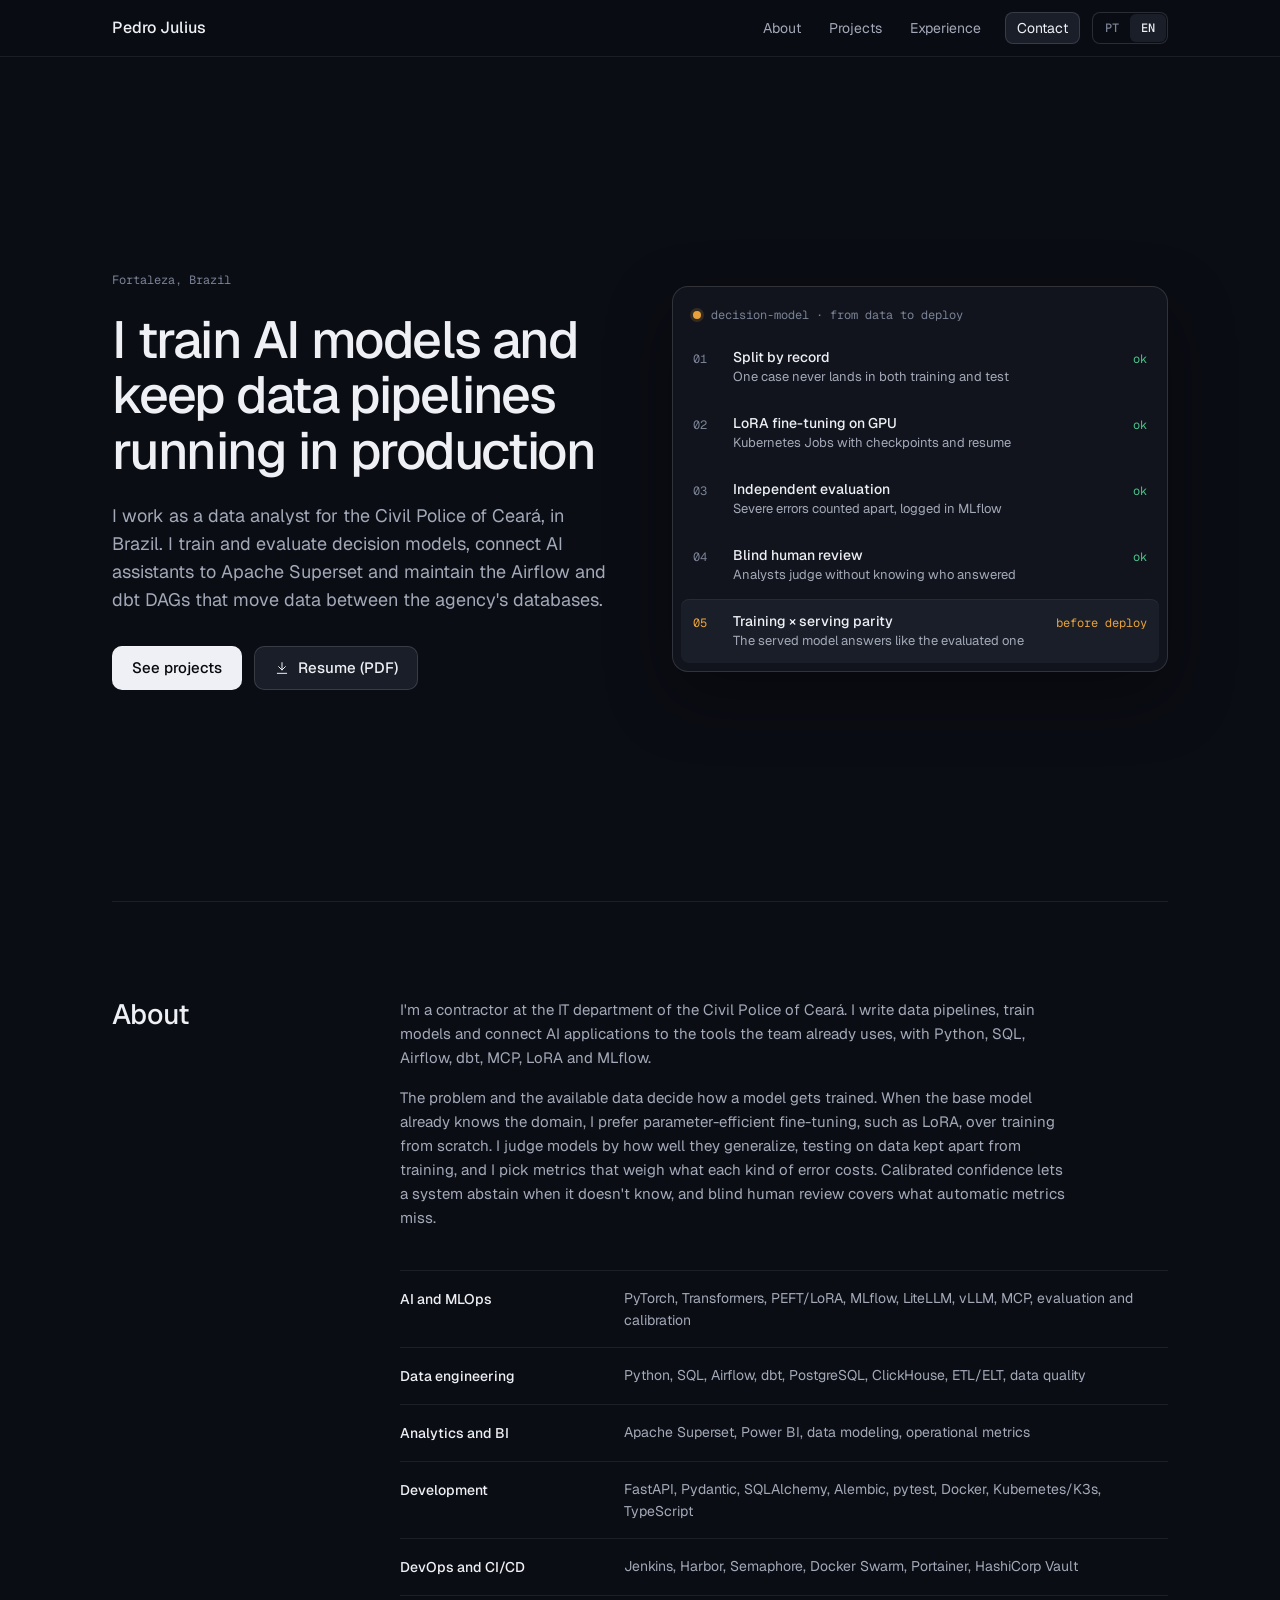
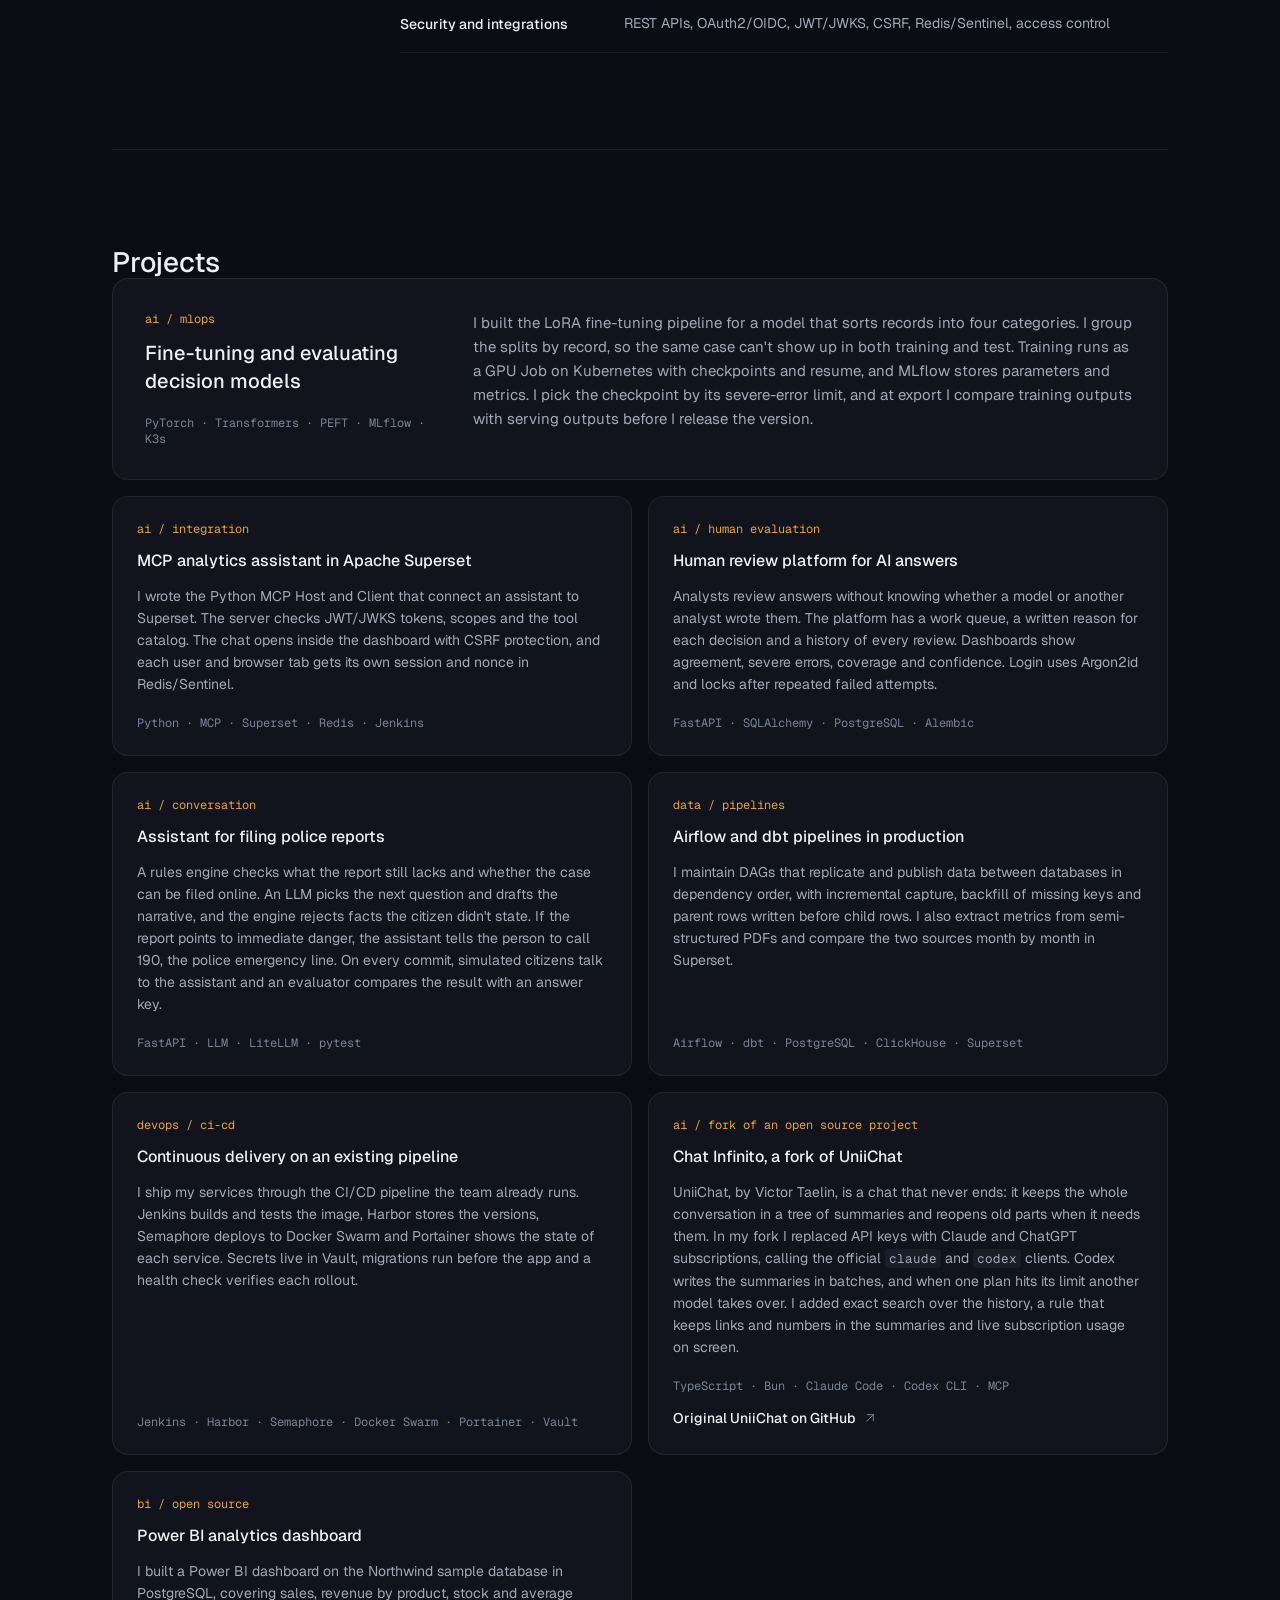
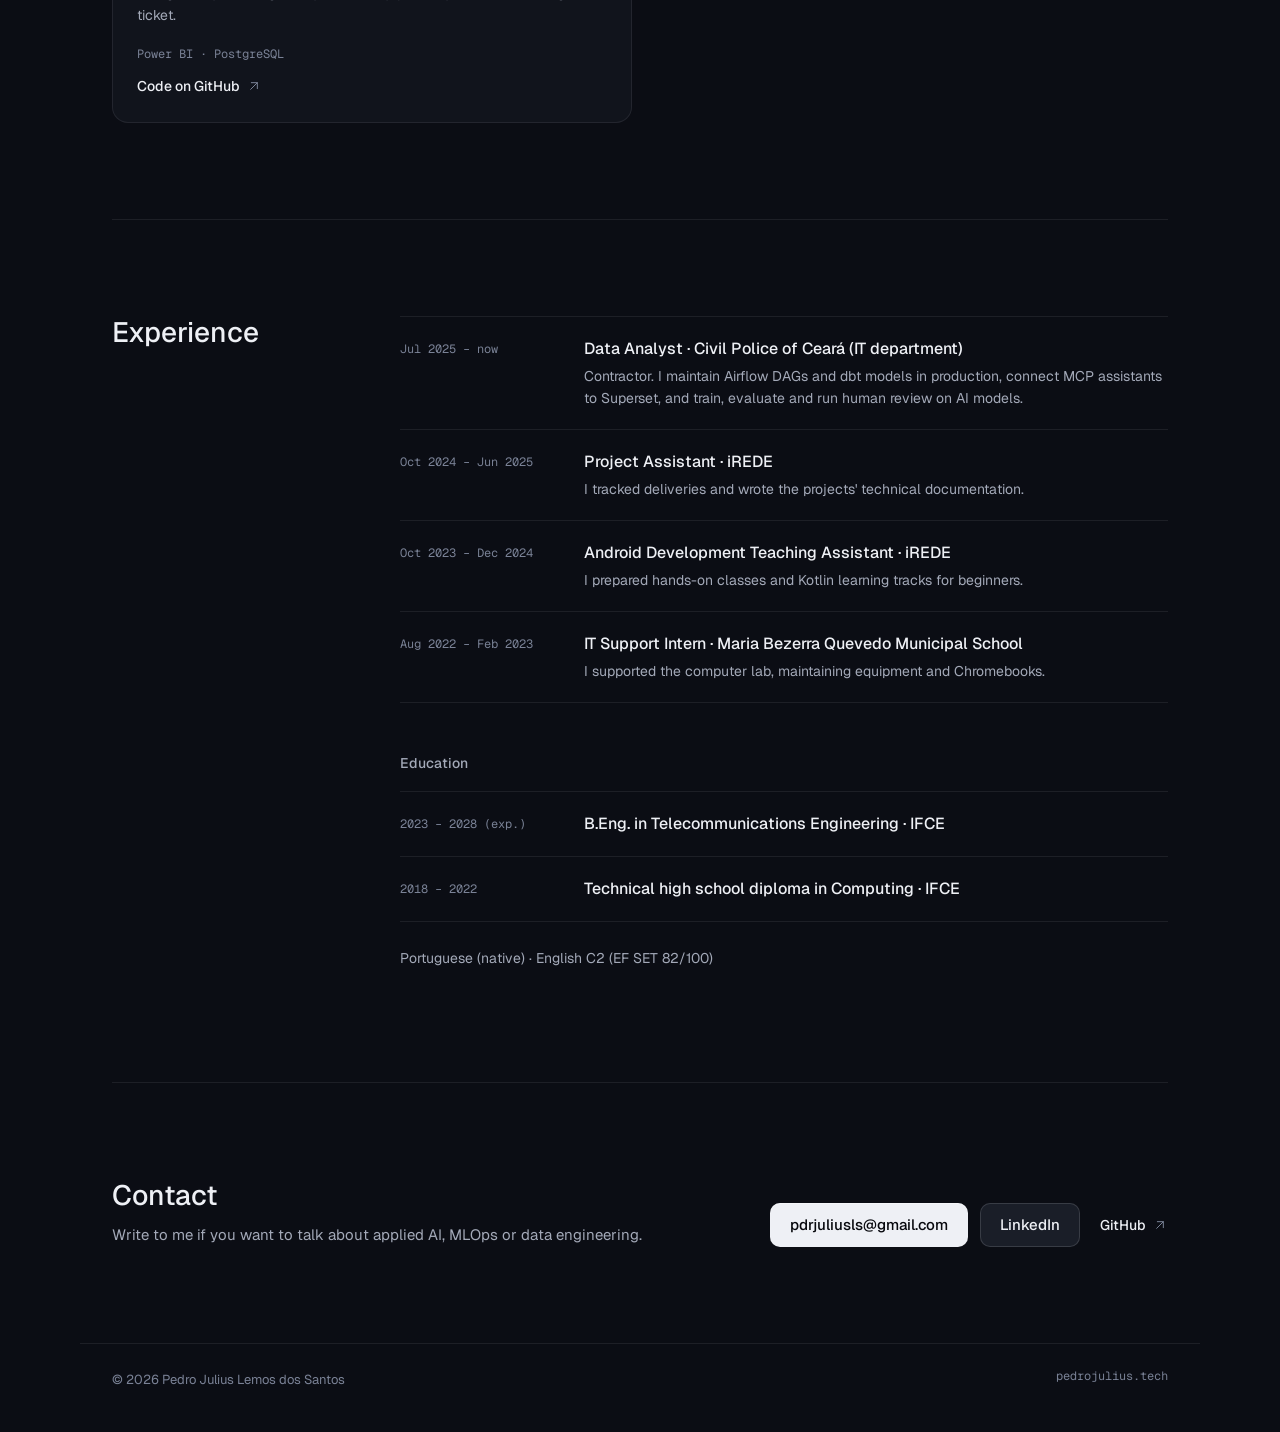
==== en/index.html @ 3ef46fd1 "Portfolio PT/EN e CV" ====
<!doctype html>
<html lang="en">
<head>
<meta charset="utf-8">
<meta name="viewport" content="width=device-width, initial-scale=1">
<title>Pedro Julius · AI and data engineer</title>
<meta name="description" content="Pedro Julius Lemos dos Santos, AI and data engineer in Fortaleza, Brazil. I train and evaluate models, connect assistants to Superset and maintain Airflow and dbt pipelines.">
<meta property="og:title" content="Pedro Julius · AI and data engineer">
<meta property="og:description" content="I train and evaluate AI models and maintain data pipelines in production.">
<meta property="og:url" content="https://pedrojulius.tech/en/">
<meta property="og:locale" content="en_US">
<link rel="canonical" href="https://pedrojulius.tech/en/">
<link rel="alternate" hreflang="pt-BR" href="https://pedrojulius.tech/">
<link rel="alternate" hreflang="en" href="https://pedrojulius.tech/en/">
<link rel="alternate" hreflang="x-default" href="https://pedrojulius.tech/">
<link rel="preconnect" href="https://fonts.googleapis.com">
<link rel="preconnect" href="https://fonts.gstatic.com" crossorigin>
<link rel="stylesheet" href="https://fonts.googleapis.com/css2?family=Geist:wght@400;500;600&family=Geist+Mono:wght@400;500&display=swap">
<link rel="stylesheet" href="../style.css">
<!-- Visual design revised with the unslop method by Damir Sokolovsky (@heydamir), CC BY 4.0 -->
</head>
<body>
<header class="top">
  <div class="top-in">
    <a class="logo" href="#home">Pedro Julius</a>
    <div class="top-r">
      <nav class="nav" aria-label="Main">
        <a href="#about">About</a>
        <a href="#projects">Projects</a>
        <a href="#experience">Experience</a>
        <a class="nav-btn" href="#contact">Contact</a>
      </nav>
      <div class="lang" role="group" aria-label="Language">
        <a href="../" hreflang="pt-BR" lang="pt-BR" data-lang="pt" title="Ler em português">PT</a>
        <a href="./" aria-current="page" data-lang="en">EN</a>
      </div>
      <details class="menu">
        <summary aria-label="Open menu">
          <svg class="i" viewBox="0 0 24 24" aria-hidden="true"><path d="M4 7h16M4 12h16M4 17h16"/></svg>
        </summary>
        <div class="menu-panel">
          <a href="#about">About</a>
          <a href="#projects">Projects</a>
          <a href="#experience">Experience</a>
          <a href="#contact">Contact</a>
        </div>
      </details>
    </div>
  </div>
</header>

<main id="home">
<section class="hero">
  <div class="hero-text">
    <p class="meta">Fortaleza, Brazil</p>
    <h1>I train AI models and keep data pipelines running in production</h1>
    <p class="lead">I work as a data analyst for the Civil Police of Ceará, in Brazil. I train and evaluate decision models, connect AI assistants to Apache Superset and maintain the Airflow and dbt DAGs that move data between the agency's databases.</p>
    <div class="cta">
      <a class="btn primary" href="#projects">See projects</a>
      <a class="btn" href="../Pedro-Julius-CV-EN.pdf" download>
        <svg class="i" viewBox="0 0 24 24" aria-hidden="true"><path d="M12 4v11M7 10l5 5 5-5M5 20h14"/></svg>
        Resume (PDF)
      </a>
    </div>
  </div>

  <figure class="run" aria-label="Steps from data to a deployed model">
    <div class="run-head">
      <span class="dot"></span>
      <span class="mono">decision-model · from data to deploy</span>
    </div>
    <ol class="steps">
      <li><span class="mono n">01</span><div><b>Split by record</b><span>One case never lands in both training and test</span></div><span class="ok mono">ok</span></li>
      <li><span class="mono n">02</span><div><b>LoRA fine-tuning on GPU</b><span>Kubernetes Jobs with checkpoints and resume</span></div><span class="ok mono">ok</span></li>
      <li><span class="mono n">03</span><div><b>Independent evaluation</b><span>Severe errors counted apart, logged in MLflow</span></div><span class="ok mono">ok</span></li>
      <li><span class="mono n">04</span><div><b>Blind human review</b><span>Analysts judge without knowing who answered</span></div><span class="ok mono">ok</span></li>
      <li class="now"><span class="mono n">05</span><div><b>Training × serving parity</b><span>The served model answers like the evaluated one</span></div><span class="ok mono">before deploy</span></li>
    </ol>
  </figure>
</section>

<section id="about" class="split">
  <h2>About</h2>
  <div>
    <p>I'm a contractor at the IT department of the Civil Police of Ceará. I write data pipelines, train models and connect AI applications to the tools the team already uses, with Python, SQL, Airflow, dbt, MCP, LoRA and MLflow.</p>
    <p>The problem and the available data decide how a model gets trained. When the base model already knows the domain, I prefer parameter-efficient fine-tuning, such as LoRA, over training from scratch. I judge models by how well they generalize, testing on data kept apart from training, and I pick metrics that weigh what each kind of error costs. Calibrated confidence lets a system abstain when it doesn't know, and blind human review covers what automatic metrics miss.</p>
    <dl class="skills">
      <div><dt>AI and MLOps</dt><dd>PyTorch, Transformers, PEFT/LoRA, MLflow, LiteLLM, vLLM, MCP, evaluation and calibration</dd></div>
      <div><dt>Data engineering</dt><dd>Python, SQL, Airflow, dbt, PostgreSQL, ClickHouse, ETL/ELT, data quality</dd></div>
      <div><dt>Analytics and BI</dt><dd>Apache Superset, Power BI, data modeling, operational metrics</dd></div>
      <div><dt>Development</dt><dd>FastAPI, Pydantic, SQLAlchemy, Alembic, pytest, Docker, Kubernetes/K3s, TypeScript</dd></div>
      <div><dt>DevOps and CI/CD</dt><dd>Jenkins, Harbor, Semaphore, Docker Swarm, Portainer, HashiCorp Vault</dd></div>
      <div><dt>Security and integrations</dt><dd>REST APIs, OAuth2/OIDC, JWT/JWKS, CSRF, Redis/Sentinel, access control</dd></div>
    </dl>
  </div>
</section>

<section id="projects">
  <h2>Projects</h2>
  <div class="grid">
    <article class="card lead-card">
      <p class="mono kind">ai / mlops</p>
      <h3>Fine-tuning and evaluating decision models</h3>
      <p class="desc">I built the LoRA fine-tuning pipeline for a model that sorts records into four categories. I group the splits by record, so the same case can't show up in both training and test. Training runs as a GPU Job on Kubernetes with checkpoints and resume, and MLflow stores parameters and metrics. I pick the checkpoint by its severe-error limit, and at export I compare training outputs with serving outputs before I release the version.</p>
      <p class="mono stack">PyTorch · Transformers · PEFT · MLflow · K3s</p>
    </article>
    <article class="card">
      <p class="mono kind">ai / integration</p>
      <h3>MCP analytics assistant in Apache Superset</h3>
      <p>I wrote the Python MCP Host and Client that connect an assistant to Superset. The server checks JWT/JWKS tokens, scopes and the tool catalog. The chat opens inside the dashboard with CSRF protection, and each user and browser tab gets its own session and nonce in Redis/Sentinel.</p>
      <p class="mono stack">Python · MCP · Superset · Redis · Jenkins</p>
    </article>
    <article class="card">
      <p class="mono kind">ai / human evaluation</p>
      <h3>Human review platform for AI answers</h3>
      <p>Analysts review answers without knowing whether a model or another analyst wrote them. The platform has a work queue, a written reason for each decision and a history of every review. Dashboards show agreement, severe errors, coverage and confidence. Login uses Argon2id and locks after repeated failed attempts.</p>
      <p class="mono stack">FastAPI · SQLAlchemy · PostgreSQL · Alembic</p>
    </article>
    <article class="card">
      <p class="mono kind">ai / conversation</p>
      <h3>Assistant for filing police reports</h3>
      <p>A rules engine checks what the report still lacks and whether the case can be filed online. An LLM picks the next question and drafts the narrative, and the engine rejects facts the citizen didn't state. If the report points to immediate danger, the assistant tells the person to call 190, the police emergency line. On every commit, simulated citizens talk to the assistant and an evaluator compares the result with an answer key.</p>
      <p class="mono stack">FastAPI · LLM · LiteLLM · pytest</p>
    </article>
    <article class="card">
      <p class="mono kind">data / pipelines</p>
      <h3>Airflow and dbt pipelines in production</h3>
      <p>I maintain DAGs that replicate and publish data between databases in dependency order, with incremental capture, backfill of missing keys and parent rows written before child rows. I also extract metrics from semi-structured PDFs and compare the two sources month by month in Superset.</p>
      <p class="mono stack">Airflow · dbt · PostgreSQL · ClickHouse · Superset</p>
    </article>
    <article class="card">
      <p class="mono kind">devops / ci-cd</p>
      <h3>Continuous delivery on an existing pipeline</h3>
      <p>I ship my services through the CI/CD pipeline the team already runs. Jenkins builds and tests the image, Harbor stores the versions, Semaphore deploys to Docker Swarm and Portainer shows the state of each service. Secrets live in Vault, migrations run before the app and a health check verifies each rollout.</p>
      <p class="mono stack">Jenkins · Harbor · Semaphore · Docker Swarm · Portainer · Vault</p>
    </article>
    <article class="card">
      <p class="mono kind">ai / fork of an open source project</p>
      <h3>Chat Infinito, a fork of UniiChat</h3>
      <p>UniiChat, by Victor Taelin, is a chat that never ends: it keeps the whole conversation in a tree of summaries and reopens old parts when it needs them. In my fork I replaced API keys with Claude and ChatGPT subscriptions, calling the official <code>claude</code> and <code>codex</code> clients. Codex writes the summaries in batches, and when one plan hits its limit another model takes over. I added exact search over the history, a rule that keeps links and numbers in the summaries and live subscription usage on screen.</p>
      <p class="mono stack">TypeScript · Bun · Claude Code · Codex CLI · MCP</p>
      <a class="link" href="https://github.com/VictorTaelin/uniichat" target="_blank" rel="noopener">Original UniiChat on GitHub
        <svg class="i" viewBox="0 0 24 24" aria-hidden="true"><path d="M7 17 17 7M8 7h9v9"/></svg></a>
    </article>
    <article class="card">
      <p class="mono kind">bi / open source</p>
      <h3>Power BI analytics dashboard</h3>
      <p>I built a Power BI dashboard on the Northwind sample database in PostgreSQL, covering sales, revenue by product, stock and average ticket.</p>
      <p class="mono stack">Power BI · PostgreSQL</p>
      <a class="link" href="https://github.com/pjuliusl/FirstReport" target="_blank" rel="noopener">Code on GitHub
        <svg class="i" viewBox="0 0 24 24" aria-hidden="true"><path d="M7 17 17 7M8 7h9v9"/></svg></a>
    </article>
  </div>
</section>

<section id="experience" class="split">
  <h2>Experience</h2>
  <div>
    <ol class="timeline">
      <li><span class="mono when">Jul 2025 – now</span><div><h3>Data Analyst · Civil Police of Ceará (IT department)</h3><p>Contractor. I maintain Airflow DAGs and dbt models in production, connect MCP assistants to Superset, and train, evaluate and run human review on AI models.</p></div></li>
      <li><span class="mono when">Oct 2024 – Jun 2025</span><div><h3>Project Assistant · iREDE</h3><p>I tracked deliveries and wrote the projects' technical documentation.</p></div></li>
      <li><span class="mono when">Oct 2023 – Dec 2024</span><div><h3>Android Development Teaching Assistant · iREDE</h3><p>I prepared hands-on classes and Kotlin learning tracks for beginners.</p></div></li>
      <li><span class="mono when">Aug 2022 – Feb 2023</span><div><h3>IT Support Intern · Maria Bezerra Quevedo Municipal School</h3><p>I supported the computer lab, maintaining equipment and Chromebooks.</p></div></li>
    </ol>
    <h3 class="sub">Education</h3>
    <ol class="timeline">
      <li><span class="mono when">2023 – 2028 (exp.)</span><div><h3>B.Eng. in Telecommunications Engineering · IFCE</h3></div></li>
      <li><span class="mono when">2018 – 2022</span><div><h3>Technical high school diploma in Computing · IFCE</h3></div></li>
    </ol>
    <p class="langs">Portuguese (native) · English C2 (EF SET 82/100)</p>
  </div>
</section>

<section id="contact" class="contact">
  <div>
    <h2>Contact</h2>
    <p>Write to me if you want to talk about applied AI, MLOps or data engineering.</p>
  </div>
  <div class="cta">
    <a class="btn primary" href="mailto:pdrjuliusls@gmail.com">pdrjuliusls@gmail.com</a>
    <a class="btn" href="https://linkedin.com/in/pedro-julius" target="_blank" rel="noopener">LinkedIn</a>
    <a class="link" href="https://github.com/pjuliusl" target="_blank" rel="noopener">GitHub
      <svg class="i" viewBox="0 0 24 24" aria-hidden="true"><path d="M7 17 17 7M8 7h9v9"/></svg></a>
  </div>
</section>
</main>
<footer><span>© 2026 Pedro Julius Lemos dos Santos</span><span class="mono">pedrojulius.tech</span></footer>
<script>
  document.querySelectorAll('.menu-panel a').forEach(a => a.addEventListener('click', () => a.closest('details').removeAttribute('open')));
  document.querySelectorAll('.lang a').forEach(a => a.addEventListener('click', () => { try { localStorage.setItem('lang', a.dataset.lang) } catch (e) {} }));
</script>
</body>
</html>
---- style.css ----
/* Ink ramp, um acento âmbar de "luz de instrumento" */
:root{
  --deep:#07080d;--bg:#0b0d14;--card:#11141c;--raised:#1a1e28;
  --line:rgba(238,240,245,.08);--line2:rgba(238,240,245,.14);
  --t1:#eef0f5;--t2:#a3a9b8;--t3:#7a8296;
  --ac:#e9a23b;--ac-ink:#16110a;--ok:#4cc38a;
  --ease:cubic-bezier(.22,1,.36,1);
  --sans:"Geist",system-ui,-apple-system,"Segoe UI",Roboto,sans-serif;
  --mono:"Geist Mono",ui-monospace,SFMono-Regular,Menlo,monospace;
}
*{box-sizing:border-box;margin:0;padding:0}
html{scroll-behavior:smooth;scroll-padding-top:72px}
@media (prefers-reduced-motion:reduce){html{scroll-behavior:auto}*{animation:none!important;transition:none!important}}
body{background:var(--bg);color:var(--t1);font:400 15px/24px var(--sans);-webkit-font-smoothing:antialiased}
a{color:inherit;text-decoration:none}
:focus-visible{outline:2px solid var(--ac);outline-offset:2px;border-radius:4px}
.mono{font-family:var(--mono);font-size:12px;line-height:16px;font-variant-numeric:tabular-nums}
.i{width:16px;height:16px;flex:none;fill:none;stroke:currentColor;stroke-width:1.5;stroke-linecap:round;stroke-linejoin:round}

/* Navegação */
.top{position:sticky;top:0;z-index:10;background:rgba(11,13,20,.88);backdrop-filter:blur(8px);border-bottom:1px solid var(--line)}
.top-in{max-width:1120px;margin:0 auto;height:56px;padding:0 32px;display:flex;align-items:center;justify-content:space-between}
.logo{font-weight:500;font-size:16px}
.top-r{display:flex;align-items:center;gap:12px}
.nav{display:flex;align-items:center;gap:4px}
.lang{display:inline-flex;padding:2px;border-radius:8px;box-shadow:inset 0 0 0 1px var(--line2)}
.lang a{height:28px;min-width:36px;padding:0 8px;display:inline-flex;align-items:center;justify-content:center;border-radius:6px;font:500 12px/16px var(--mono);color:var(--t3);transition:color .15s var(--ease),background-color .15s var(--ease)}
.lang a:hover{color:var(--t1)}
.lang a[aria-current]{color:var(--t1);background:var(--raised)}
code{font-family:var(--mono);font-size:.9em;padding:1px 4px;border-radius:4px;background:var(--raised)}
.nav a{height:32px;padding:0 12px;display:inline-flex;align-items:center;border-radius:8px;color:var(--t2);font-size:14px;transition:color .15s var(--ease),background-color .15s var(--ease)}
.nav a:hover{color:var(--t1);background:var(--raised)}
.nav .nav-btn{margin-left:8px;color:var(--t1);background:var(--raised);box-shadow:inset 0 0 0 1px var(--line2)}
.menu{display:none;position:relative}
.menu summary{list-style:none;width:36px;height:36px;display:grid;place-items:center;border-radius:8px;color:var(--t2);cursor:pointer}
.menu summary::-webkit-details-marker{display:none}
.menu summary .i{width:18px;height:18px}
.menu[open] summary{background:var(--raised);color:var(--t1)}
.menu-panel{position:absolute;right:0;top:44px;width:200px;padding:4px;background:var(--card);border:1px solid var(--line2);border-radius:12px;display:grid;gap:2px;animation:rise .18s var(--ease)}
.menu-panel a{height:36px;padding:0 12px;display:flex;align-items:center;border-radius:8px;color:var(--t2)}
.menu-panel a:hover{background:var(--raised);color:var(--t1)}

main{max-width:1120px;margin:0 auto;padding:0 32px}
section{padding:96px 0;border-top:1px solid var(--line)}
h2{font-size:28px;line-height:1.15;font-weight:500}
h3{font-size:16px;line-height:24px;font-weight:500}

/* Hero */
.hero{border-top:0;min-height:calc(100vh - 56px);padding:64px 0;display:grid;grid-template-columns:1fr 1fr;gap:64px;align-items:center}
.hero-text,.run{animation:rise .45s var(--ease) both}
.run{animation-delay:.06s}
.meta{font-family:var(--mono);font-size:12px;color:var(--t3);margin-bottom:20px}
h1{font-size:52px;line-height:1.06;font-weight:500;letter-spacing:-.03em;max-width:14ch}
.lead{margin-top:24px;max-width:36rem;font-size:18px;line-height:28px;color:var(--t2)}
.cta{display:flex;flex-wrap:wrap;align-items:center;gap:12px;margin-top:32px}
.btn{height:44px;padding:0 20px;display:inline-flex;align-items:center;gap:8px;border-radius:10px;font-size:15px;font-weight:500;background:var(--raised);color:var(--t1);box-shadow:inset 0 0 0 1px var(--line2);transition:background-color .15s var(--ease),transform .12s var(--ease)}
.btn:hover{background:#222735}
.btn:active,.nav a:active{transform:scale(.97)}
.btn.primary{background:var(--t1);color:var(--deep);box-shadow:inset 0 1px 0 rgba(255,255,255,.4)}
.btn.primary:hover{background:#ffffff}

/* Momento: o painel do caminho até a produção */
.run{background:var(--card);border:1px solid var(--line2);border-radius:16px;padding:8px;box-shadow:0 24px 64px rgba(0,0,0,.35)}
.run-head{display:flex;align-items:center;gap:10px;height:40px;padding:0 12px;color:var(--t3)}
.dot{width:8px;height:8px;border-radius:50%;background:var(--ac);box-shadow:0 0 0 3px rgba(233,162,59,.16)}
.steps{list-style:none;display:grid;gap:2px}
.steps li{display:grid;grid-template-columns:28px 1fr auto;gap:12px;align-items:start;padding:12px;border-radius:8px}
.steps li:hover{background:var(--raised)}
.steps .n{color:var(--t3);padding-top:4px}
.steps b{display:block;font-weight:500;font-size:14px;line-height:20px}
.steps div span{display:block;color:var(--t2);font-size:13px;line-height:20px}
.steps .ok{color:var(--ok);padding-top:4px}
.steps .now{background:var(--raised);box-shadow:inset 0 1px 0 rgba(255,255,255,.06)}
.steps .now .n,.steps .now .ok{color:var(--ac)}

/* Seções em duas colunas */
.split{display:grid;grid-template-columns:240px 1fr;gap:48px}
.split>div>p{max-width:42rem;color:var(--t2);margin-bottom:16px}
.skills{margin-top:40px;border-top:1px solid var(--line)}
.skills div{display:grid;grid-template-columns:200px 1fr;gap:24px;padding:16px 0;border-bottom:1px solid var(--line)}
.skills dt{font-weight:500;font-size:14px}
.skills dd{color:var(--t2);font-size:14px;line-height:22px}

/* Projetos */
#projetos h2{margin-bottom:40px}
.grid{display:grid;grid-template-columns:repeat(2,1fr);gap:16px}
.card{display:flex;flex-direction:column;gap:12px;padding:24px;background:var(--card);border:1px solid var(--line);border-radius:16px;transition:border-color .15s var(--ease),background-color .15s var(--ease)}
.card:hover{border-color:var(--line2);background:#141823}
.card p{color:var(--t2);font-size:14px;line-height:22px}
.card .kind{color:var(--ac);font-size:12px;line-height:16px}
.card .stack{margin-top:auto;padding-top:8px;color:var(--t3);font-size:12px;line-height:16px}
.card.lead-card{grid-column:1 / -1;display:grid;grid-template-columns:280px 1fr;grid-template-rows:auto auto 1fr;column-gap:48px;row-gap:12px;padding:32px}
.lead-card .kind{grid-column:1;grid-row:1}
.lead-card h3{grid-column:1;grid-row:2;font-size:20px;line-height:28px}
.lead-card .desc{grid-column:2;grid-row:1 / 4;font-size:15px;line-height:24px}
.lead-card .stack{grid-column:1;grid-row:3;align-self:end}
.link{display:inline-flex;align-items:center;gap:6px;width:fit-content;color:var(--t1);font-size:14px;font-weight:500;transition:color .15s var(--ease)}
.link .i{color:var(--t3);transition:transform .15s var(--ease),color .15s var(--ease)}
.link:hover .i{color:var(--ac);transform:translate(2px,-2px)}

/* Experiência */
.timeline{list-style:none;border-top:1px solid var(--line)}
.timeline li{display:grid;grid-template-columns:160px 1fr;gap:24px;padding:20px 0;border-bottom:1px solid var(--line)}
.timeline .when{color:var(--t3);padding-top:4px}
.timeline p{margin-top:4px;color:var(--t2);font-size:14px;line-height:22px;max-width:42rem}
h3.sub{margin:48px 0 16px;color:var(--t2);font-size:14px}
.langs{margin-top:24px;color:var(--t2);font-size:14px}

/* Contato */
.contact{display:flex;align-items:end;justify-content:space-between;gap:32px;flex-wrap:wrap}
.contact p{margin-top:12px;color:var(--t2)}
.contact .cta{margin-top:0}
.contact .link{margin-left:8px}

footer{max-width:1120px;margin:0 auto;padding:24px 32px 40px;display:flex;justify-content:space-between;color:var(--t3);font-size:13px;border-top:1px solid var(--line)}

@keyframes rise{from{opacity:0;transform:translateY(8px)}to{opacity:1;transform:none}}

@media (max-width:960px){
  .hero{grid-template-columns:1fr;min-height:0;padding:64px 0;gap:48px}
  h1{font-size:44px}
  .split{grid-template-columns:1fr;gap:24px}
  .card.lead-card{display:flex;padding:24px}
}
@media (max-width:640px){
  .top-in,main{padding:0 20px}
  footer{padding:24px 20px 32px;flex-direction:column;gap:4px}
  .nav{display:none}.menu{display:block}
  .hero{padding:48px 0 64px}
  h1{font-size:36px}
  .lead{font-size:16px;line-height:26px}
  section{padding:64px 0}
  .grid{grid-template-columns:1fr}
  .skills div,.timeline li{grid-template-columns:1fr;gap:4px}
  .steps div span{display:none}
}
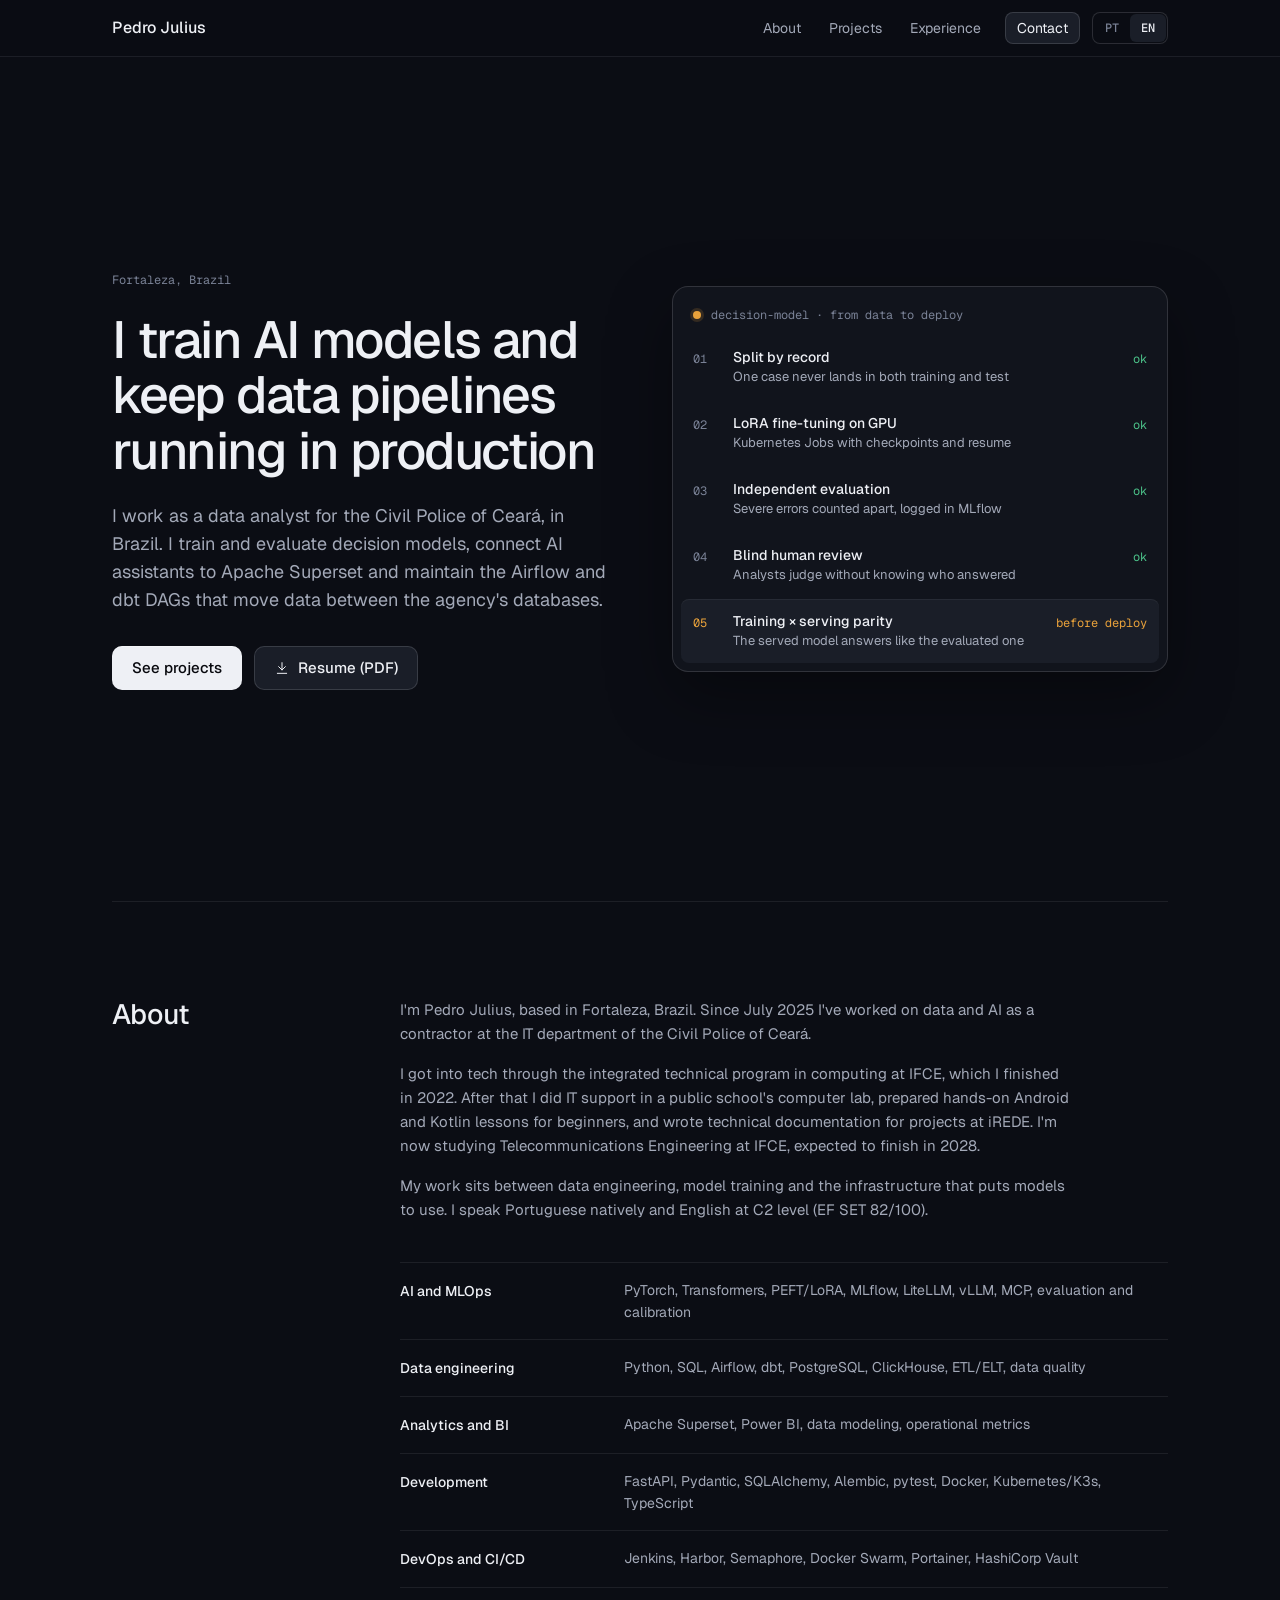
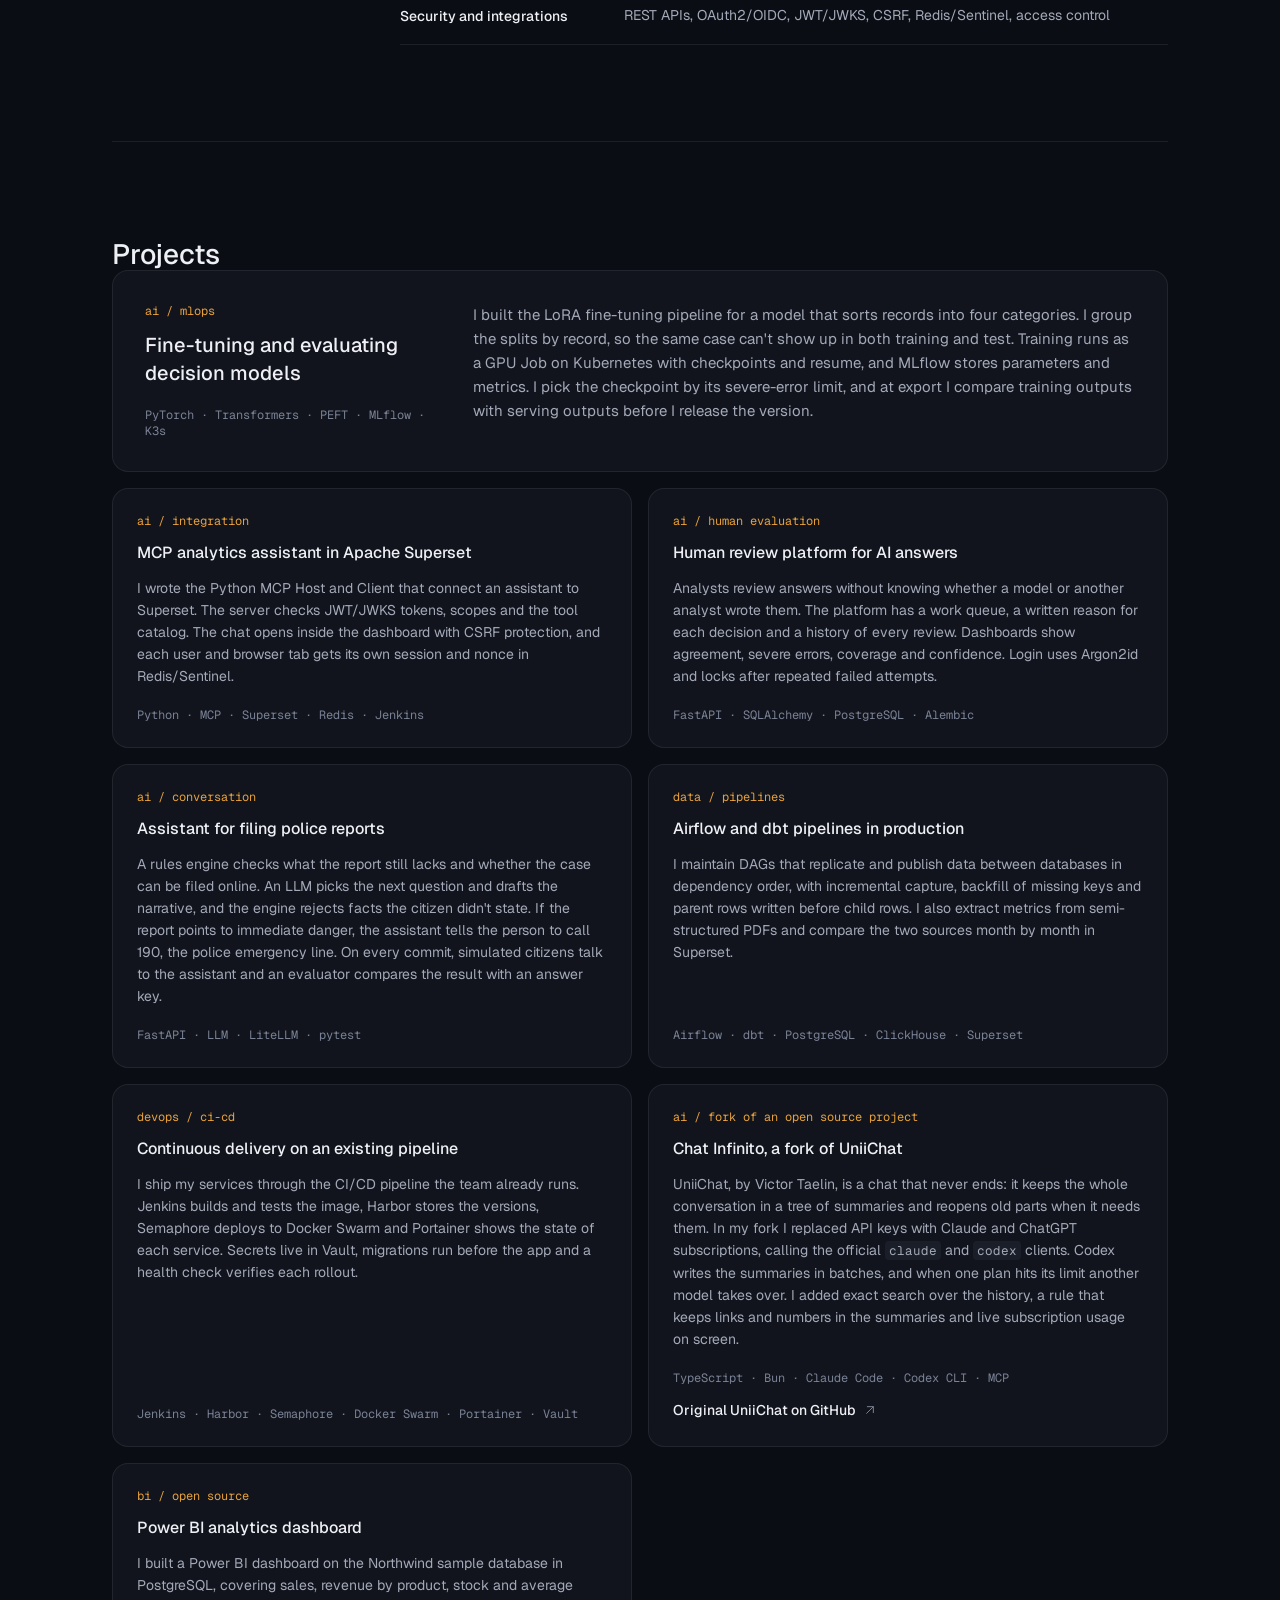
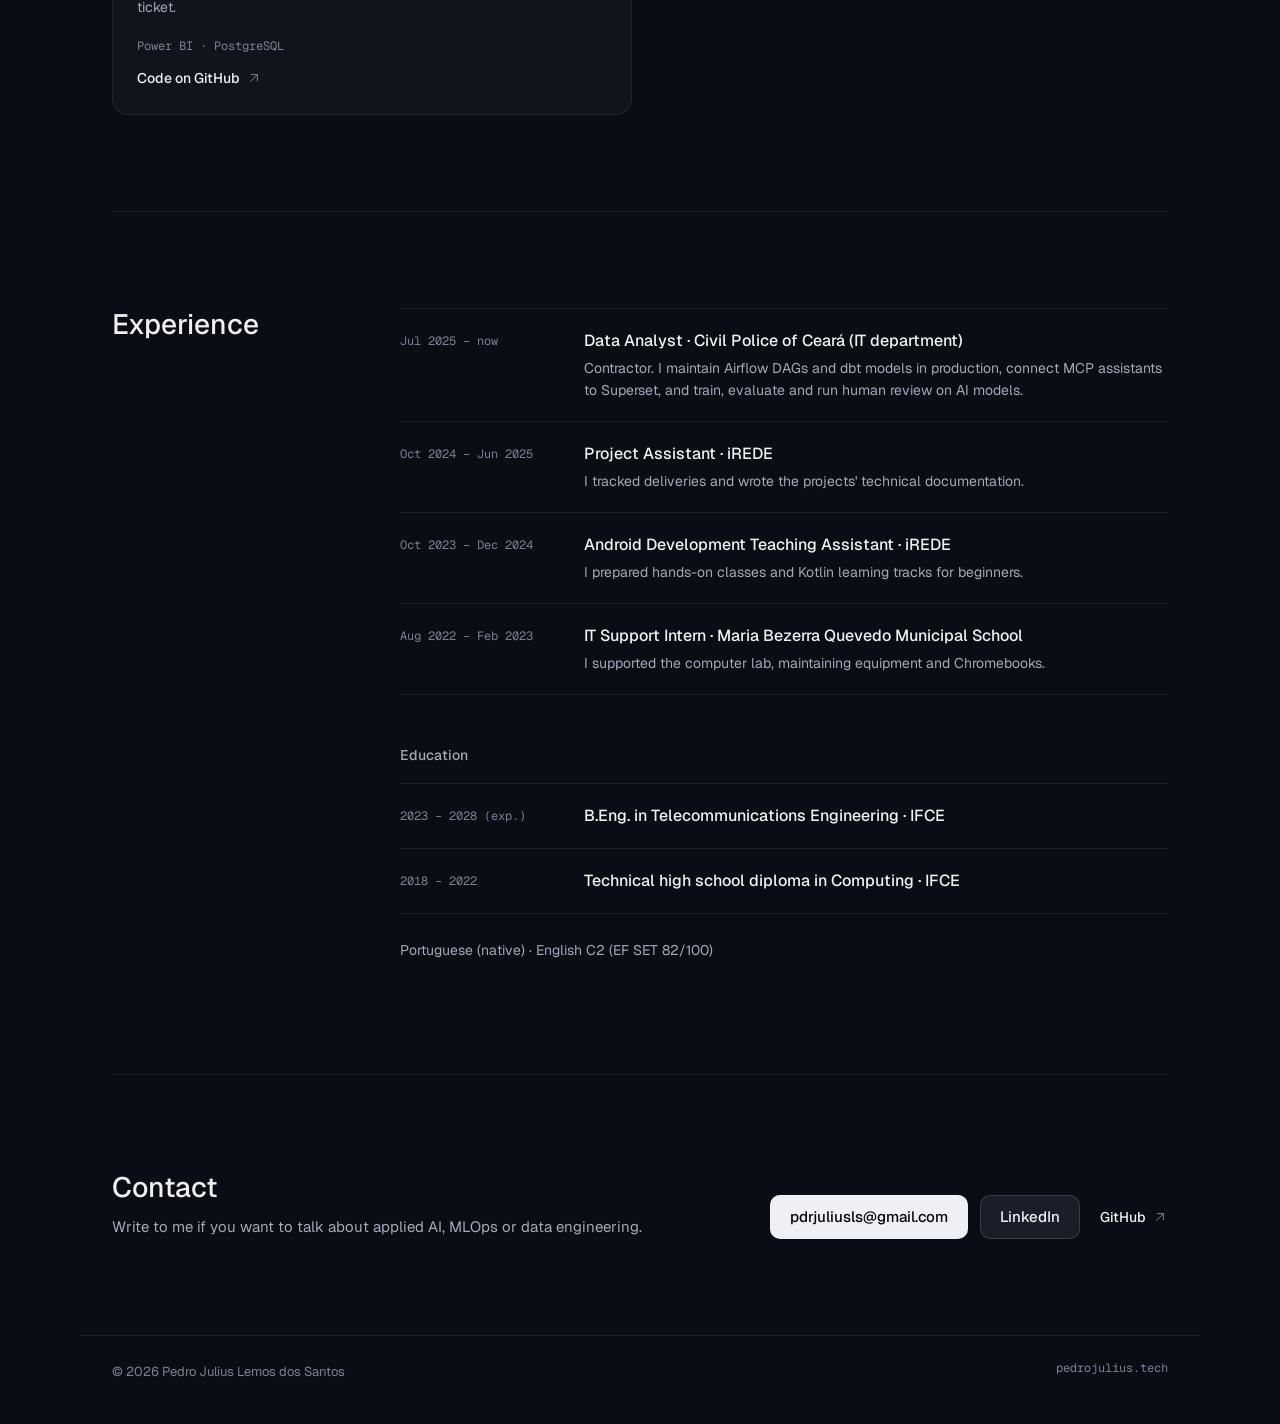
==== commit ca42f48c: "Sobre: foco pessoal, sem detalhes de projeto" ====
--- a/en/index.html
+++ b/en/index.html
@@ -82,8 +82,9 @@
 <section id="about" class="split">
   <h2>About</h2>
   <div>
-    <p>I'm a contractor at the IT department of the Civil Police of Ceará. I write data pipelines, train models and connect AI applications to the tools the team already uses, with Python, SQL, Airflow, dbt, MCP, LoRA and MLflow.</p>
-    <p>The problem and the available data decide how a model gets trained. When the base model already knows the domain, I prefer parameter-efficient fine-tuning, such as LoRA, over training from scratch. I judge models by how well they generalize, testing on data kept apart from training, and I pick metrics that weigh what each kind of error costs. Calibrated confidence lets a system abstain when it doesn't know, and blind human review covers what automatic metrics miss.</p>
+    <p>I'm Pedro Julius, based in Fortaleza, Brazil. Since July 2025 I've worked on data and AI as a contractor at the IT department of the Civil Police of Ceará.</p>
+    <p>I got into tech through the integrated technical program in computing at IFCE, which I finished in 2022. After that I did IT support in a public school's computer lab, prepared hands-on Android and Kotlin lessons for beginners, and wrote technical documentation for projects at iREDE. I'm now studying Telecommunications Engineering at IFCE, expected to finish in 2028.</p>
+    <p>My work sits between data engineering, model training and the infrastructure that puts models to use. I speak Portuguese natively and English at C2 level (EF SET 82/100).</p>
     <dl class="skills">
       <div><dt>AI and MLOps</dt><dd>PyTorch, Transformers, PEFT/LoRA, MLflow, LiteLLM, vLLM, MCP, evaluation and calibration</dd></div>
       <div><dt>Data engineering</dt><dd>Python, SQL, Airflow, dbt, PostgreSQL, ClickHouse, ETL/ELT, data quality</dd></div>
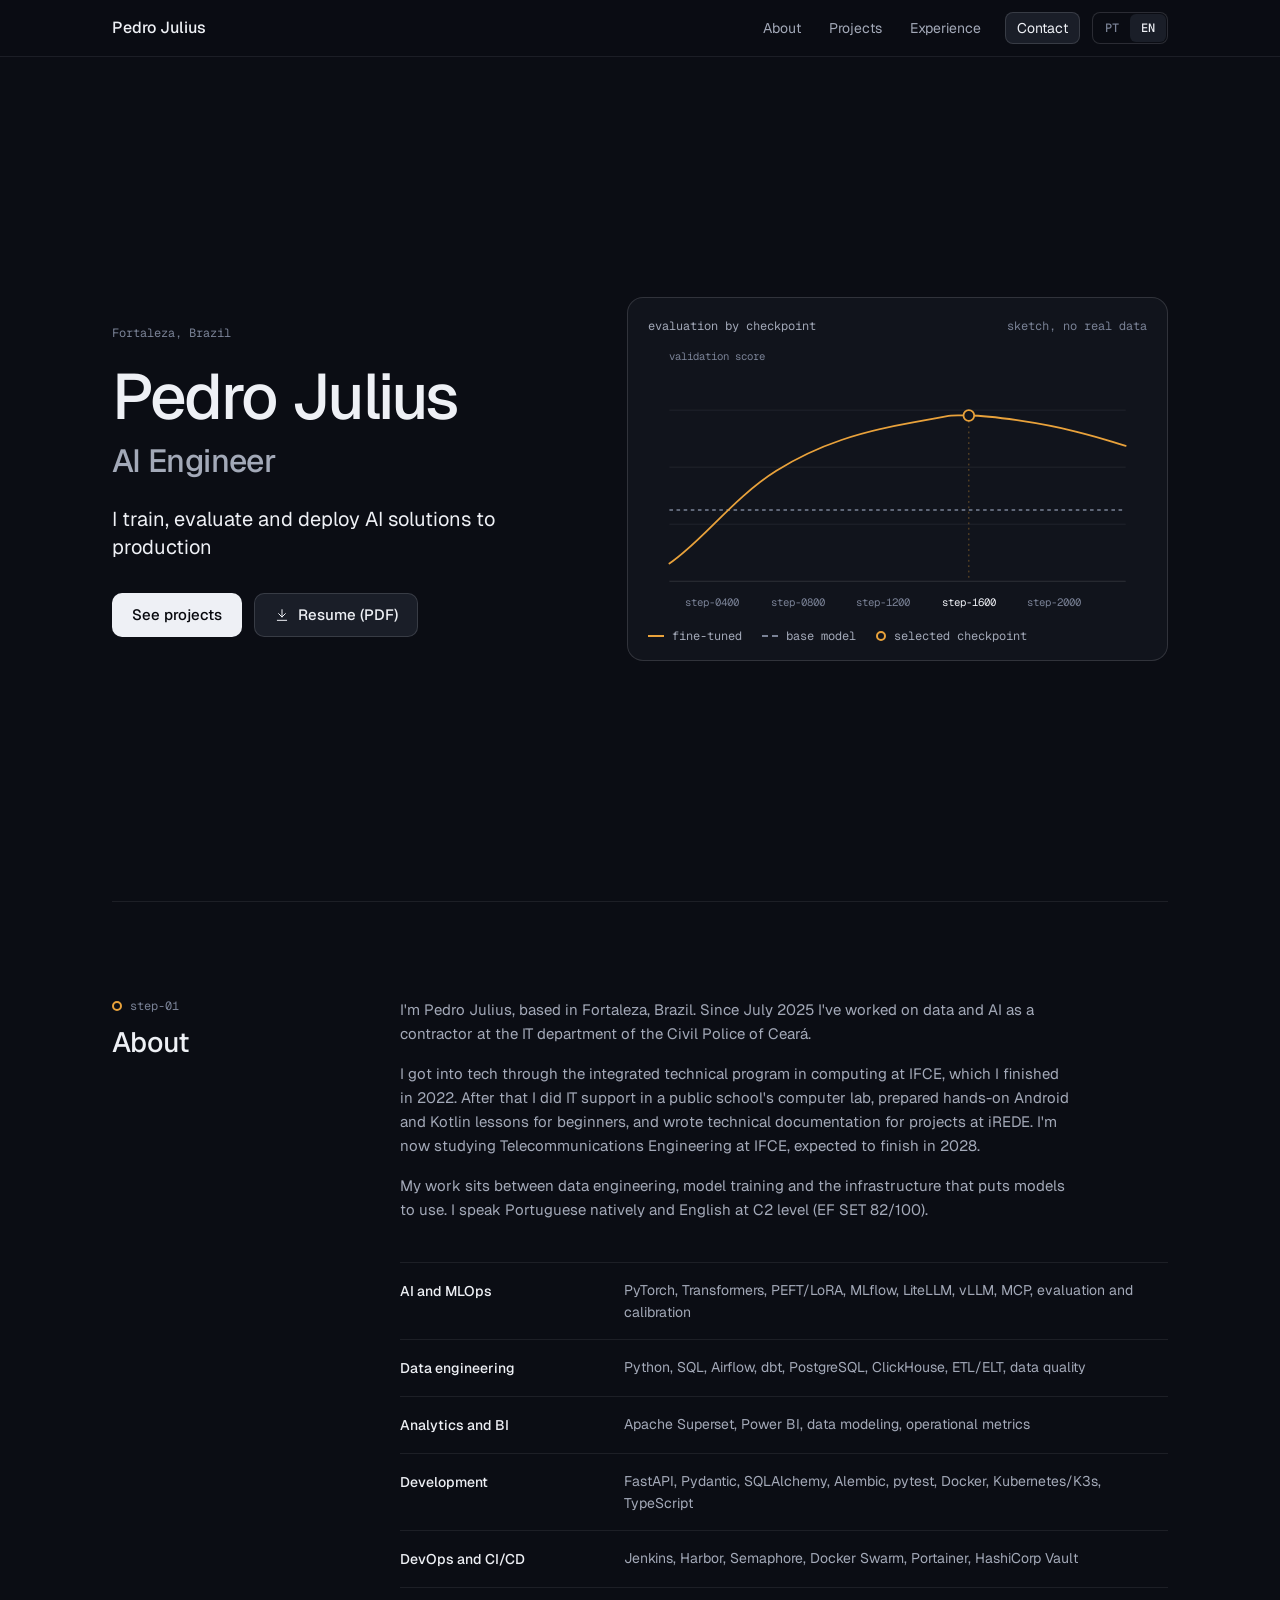
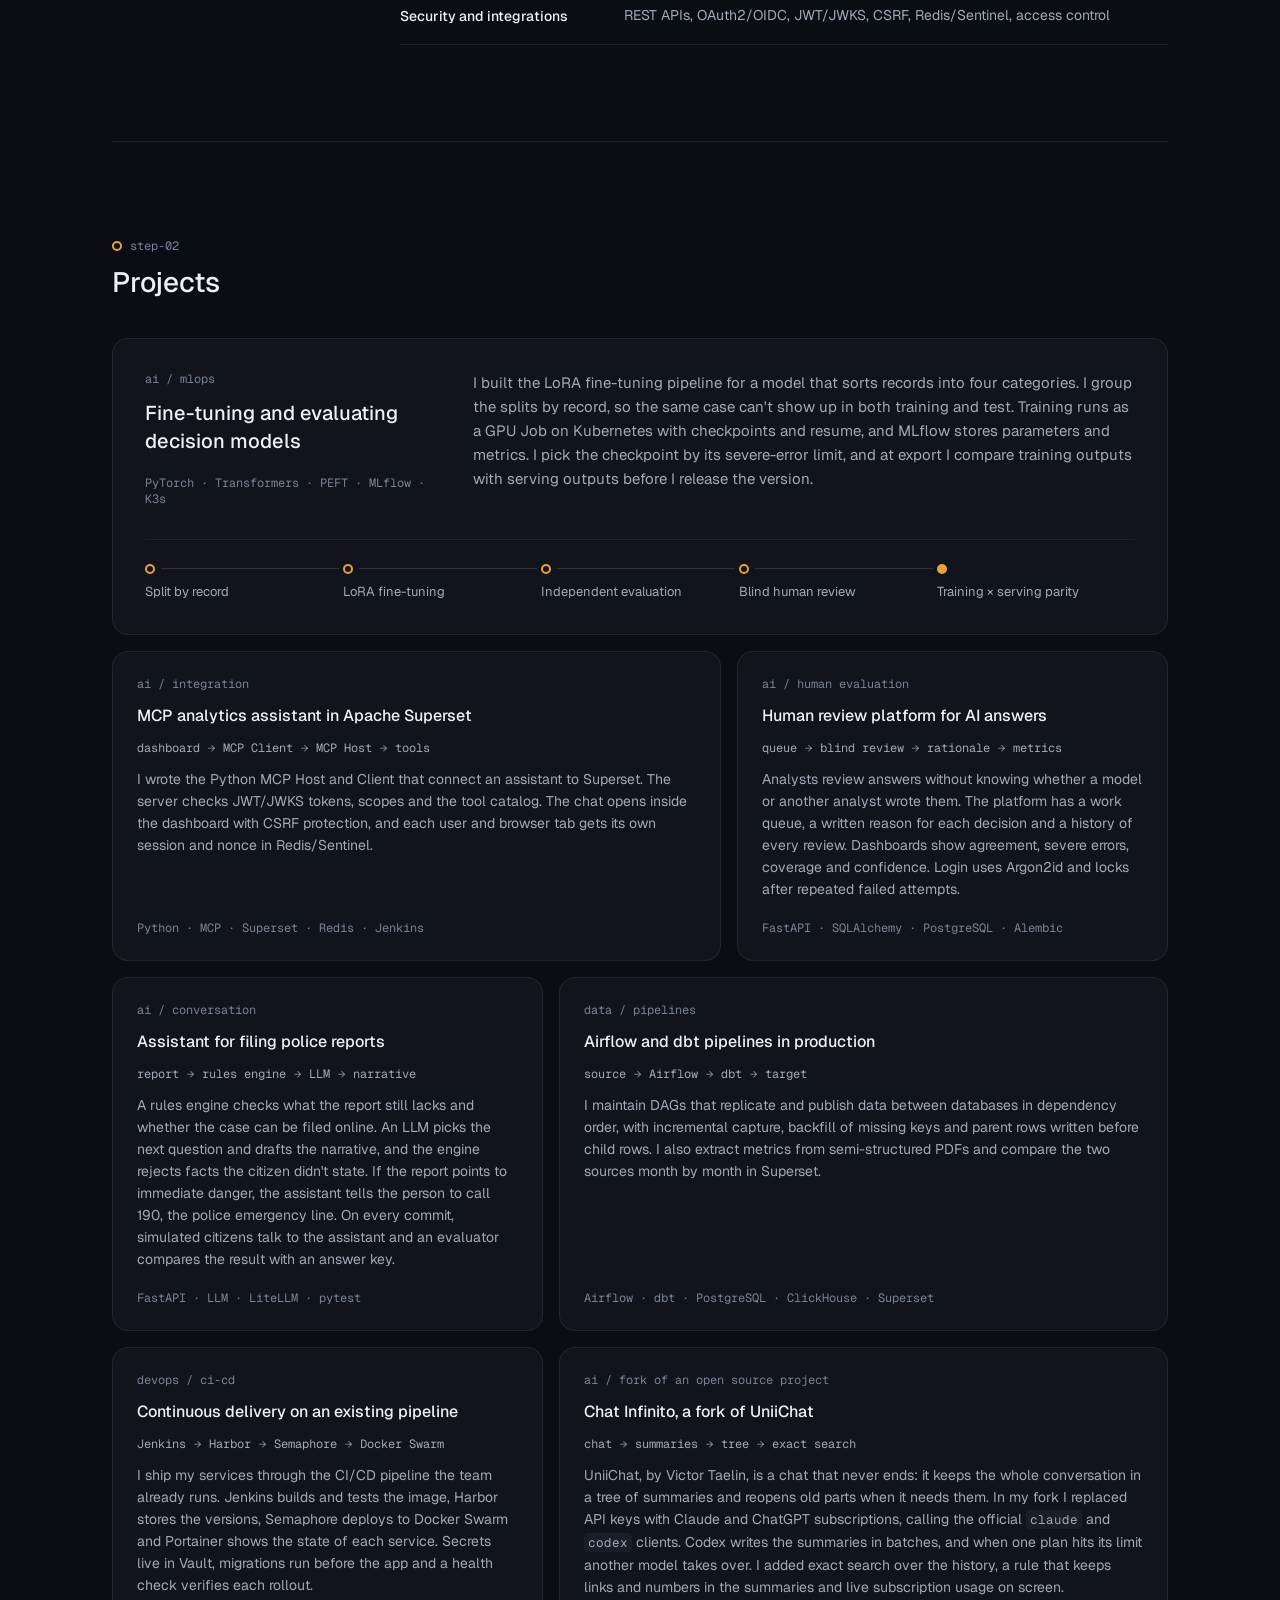
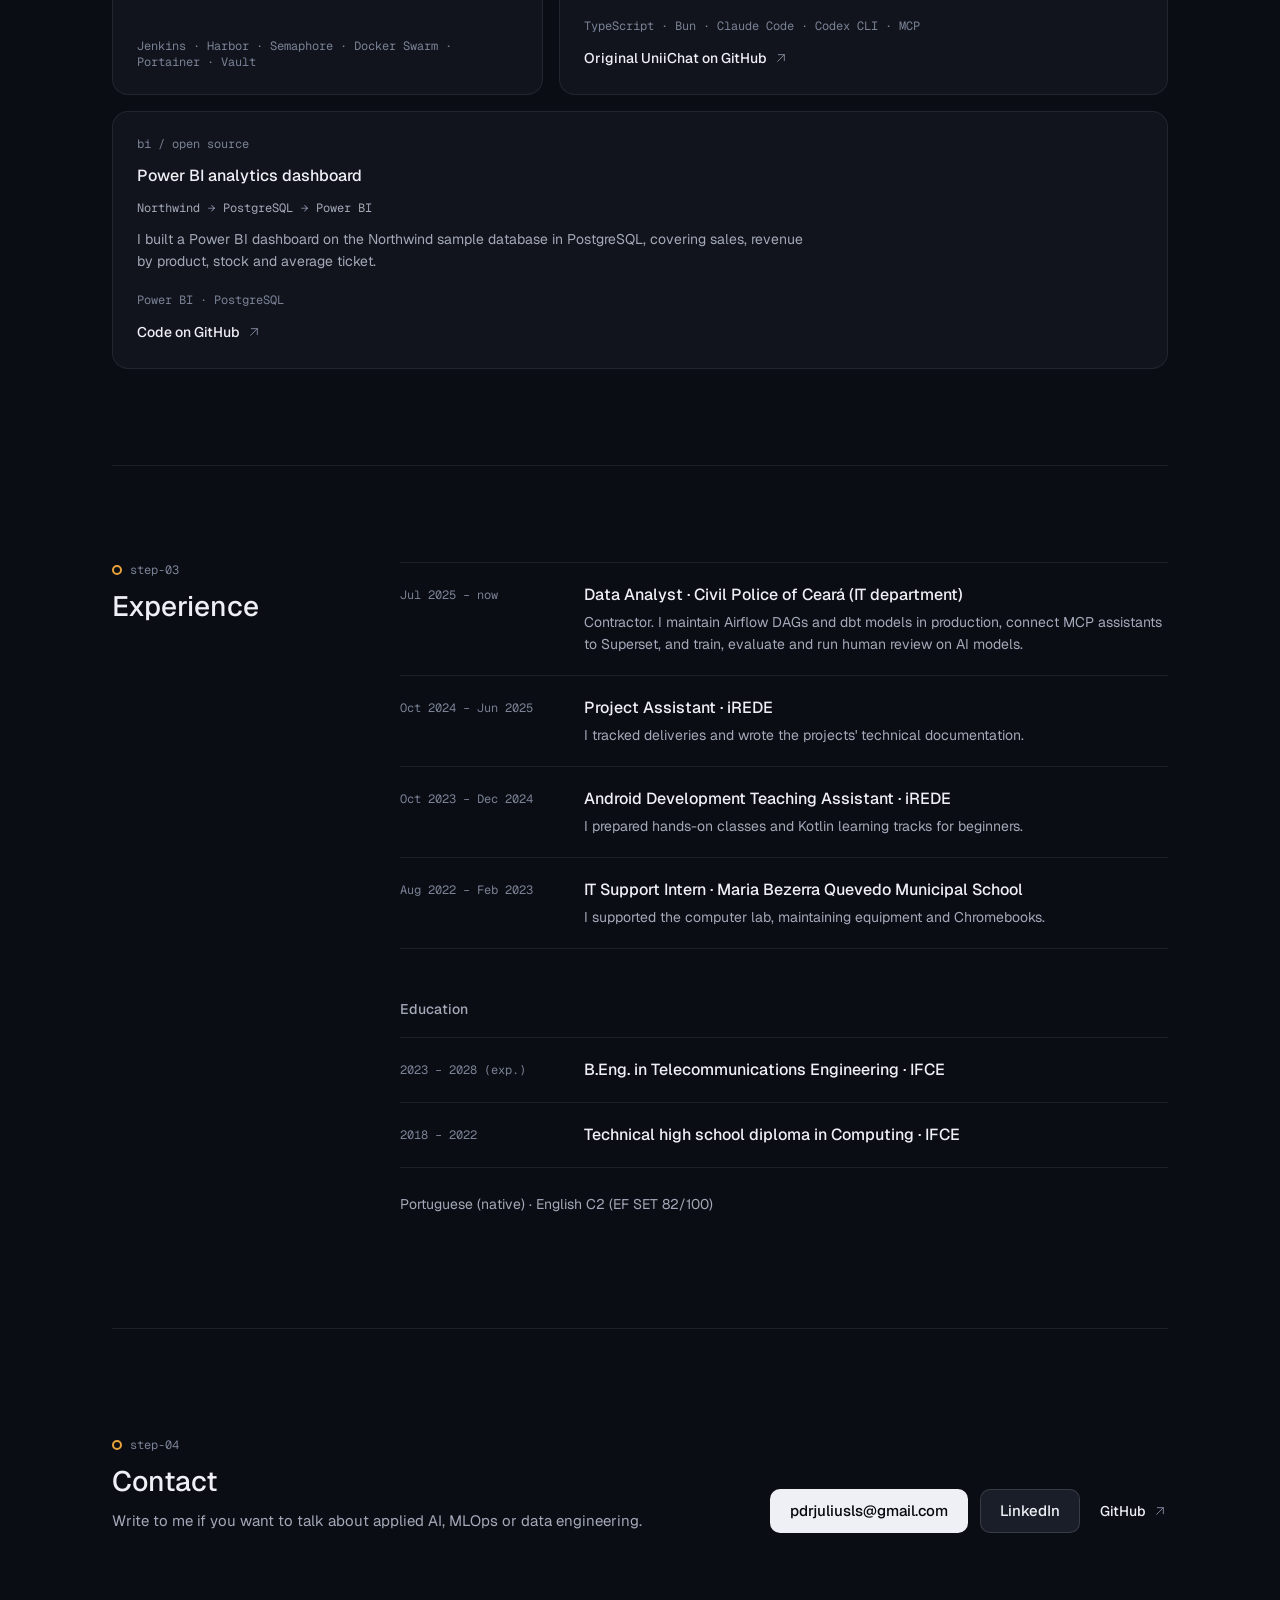
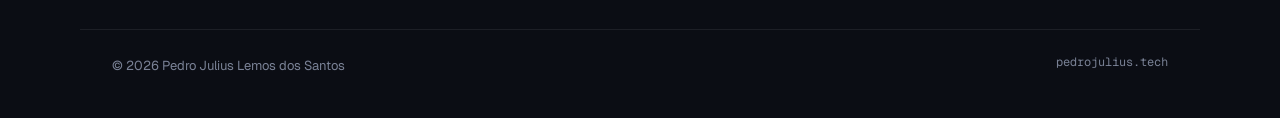
==== commit add6ad0b: "Hero AI Engineer, gráfico de avaliação e projetos em grade variada" ====
--- a/en/index.html
+++ b/en/index.html
@@ -3,10 +3,10 @@
 <head>
 <meta charset="utf-8">
 <meta name="viewport" content="width=device-width, initial-scale=1">
-<title>Pedro Julius · AI and data engineer</title>
-<meta name="description" content="Pedro Julius Lemos dos Santos, AI and data engineer in Fortaleza, Brazil. I train and evaluate models, connect assistants to Superset and maintain Airflow and dbt pipelines.">
-<meta property="og:title" content="Pedro Julius · AI and data engineer">
-<meta property="og:description" content="I train and evaluate AI models and maintain data pipelines in production.">
+<title>Pedro Julius · AI Engineer</title>
+<meta name="description" content="Pedro Julius Lemos dos Santos, AI Engineer in Fortaleza, Brazil. I train, evaluate and deploy AI solutions to production.">
+<meta property="og:title" content="Pedro Julius · AI Engineer">
+<meta property="og:description" content="I train, evaluate and deploy AI solutions to production.">
 <meta property="og:url" content="https://pedrojulius.tech/en/">
 <meta property="og:locale" content="en_US">
 <link rel="canonical" href="https://pedrojulius.tech/en/">
@@ -53,8 +53,8 @@
 <section class="hero">
   <div class="hero-text">
     <p class="meta">Fortaleza, Brazil</p>
-    <h1>I train AI models and keep data pipelines running in production</h1>
-    <p class="lead">I work as a data analyst for the Civil Police of Ceará, in Brazil. I train and evaluate decision models, connect AI assistants to Apache Superset and maintain the Airflow and dbt DAGs that move data between the agency's databases.</p>
+    <h1>Pedro Julius<span class="role">AI Engineer</span></h1>
+    <p class="lead">I train, evaluate and deploy AI solutions to production</p>
     <div class="cta">
       <a class="btn primary" href="#projects">See projects</a>
       <a class="btn" href="../Pedro-Julius-CV-EN.pdf" download>
@@ -64,23 +64,28 @@
     </div>
   </div>
 
-  <figure class="run" aria-label="Steps from data to a deployed model">
-    <div class="run-head">
-      <span class="dot"></span>
-      <span class="mono">decision-model · from data to deploy</span>
-    </div>
-    <ol class="steps">
-      <li><span class="mono n">01</span><div><b>Split by record</b><span>One case never lands in both training and test</span></div><span class="ok mono">ok</span></li>
-      <li><span class="mono n">02</span><div><b>LoRA fine-tuning on GPU</b><span>Kubernetes Jobs with checkpoints and resume</span></div><span class="ok mono">ok</span></li>
-      <li><span class="mono n">03</span><div><b>Independent evaluation</b><span>Severe errors counted apart, logged in MLflow</span></div><span class="ok mono">ok</span></li>
-      <li><span class="mono n">04</span><div><b>Blind human review</b><span>Analysts judge without knowing who answered</span></div><span class="ok mono">ok</span></li>
-      <li class="now"><span class="mono n">05</span><div><b>Training × serving parity</b><span>The served model answers like the evaluated one</span></div><span class="ok mono">before deploy</span></li>
-    </ol>
+  <figure class="eval" aria-label="Sketch of checkpoint evaluation, no real data">
+    <div class="eval-head mono"><span>evaluation by checkpoint</span><span class="note">sketch, no real data</span></div>
+    <svg viewBox="0 0 560 304" role="img" aria-label="Sketch of checkpoint evaluation, no real data">
+      <text x="24" y="16">validation score</text>
+      <path class="gl" d="M24 72H536M24 136H536M24 200H536"/>
+      <path class="ax" d="M24 264H536"/>
+      <path class="base" d="M24 184H536"/>
+      <path class="pick-l" d="M360 84V264"/>
+      <path class="ft" d="M24 244C60 220 96 170 144 140S240 96 296 86 336 78 360 78 440 86 480 96 520 108 536 112"/>
+      <circle class="pick" cx="360" cy="78" r="6"/>
+      <text class="tick" x="72" y="292" text-anchor="middle">step-0400</text><text class="tick alt" x="168" y="292" text-anchor="middle">step-0800</text><text class="tick" x="264" y="292" text-anchor="middle">step-1200</text><text class="tick pick-t" x="360" y="292" text-anchor="middle">step-1600</text><text class="tick alt" x="456" y="292" text-anchor="middle">step-2000</text>
+    </svg>
+    <ul class="legend mono">
+      <li><i class="sw"></i>fine-tuned</li>
+      <li><i class="sw base"></i>base model</li>
+      <li><i class="ck"></i>selected checkpoint</li>
+    </ul>
   </figure>
 </section>
 
 <section id="about" class="split">
-  <h2>About</h2>
+  <div class="sec-h"><p class="step mono"><i class="ck"></i>step-01</p><h2>About</h2></div>
   <div>
     <p>I'm Pedro Julius, based in Fortaleza, Brazil. Since July 2025 I've worked on data and AI as a contractor at the IT department of the Civil Police of Ceará.</p>
     <p>I got into tech through the integrated technical program in computing at IFCE, which I finished in 2022. After that I did IT support in a public school's computer lab, prepared hands-on Android and Kotlin lessons for beginners, and wrote technical documentation for projects at iREDE. I'm now studying Telecommunications Engineering at IFCE, expected to finish in 2028.</p>
@@ -97,55 +102,63 @@
 </section>
 
 <section id="projects">
-  <h2>Projects</h2>
+  <div class="sec-h"><p class="step mono"><i class="ck"></i>step-02</p><h2>Projects</h2></div>
   <div class="grid">
     <article class="card lead-card">
       <p class="mono kind">ai / mlops</p>
       <h3>Fine-tuning and evaluating decision models</h3>
       <p class="desc">I built the LoRA fine-tuning pipeline for a model that sorts records into four categories. I group the splits by record, so the same case can't show up in both training and test. Training runs as a GPU Job on Kubernetes with checkpoints and resume, and MLflow stores parameters and metrics. I pick the checkpoint by its severe-error limit, and at export I compare training outputs with serving outputs before I release the version.</p>
       <p class="mono stack">PyTorch · Transformers · PEFT · MLflow · K3s</p>
-    </article>
-    <article class="card">
+    <ol class="ckpts"><li><i class="ck"></i><span>Split by record</span></li><li><i class="ck"></i><span>LoRA fine-tuning</span></li><li><i class="ck"></i><span>Independent evaluation</span></li><li><i class="ck"></i><span>Blind human review</span></li><li><i class="ck"></i><span>Training × serving parity</span></li></ol>
+    </article>
+    <article class="card c7">
       <p class="mono kind">ai / integration</p>
       <h3>MCP analytics assistant in Apache Superset</h3>
+      <ol class="flow mono"><li>dashboard</li><li>MCP Client</li><li>MCP Host</li><li>tools</li></ol>
       <p>I wrote the Python MCP Host and Client that connect an assistant to Superset. The server checks JWT/JWKS tokens, scopes and the tool catalog. The chat opens inside the dashboard with CSRF protection, and each user and browser tab gets its own session and nonce in Redis/Sentinel.</p>
       <p class="mono stack">Python · MCP · Superset · Redis · Jenkins</p>
     </article>
-    <article class="card">
+    <article class="card c5">
       <p class="mono kind">ai / human evaluation</p>
       <h3>Human review platform for AI answers</h3>
+      <ol class="flow mono"><li>queue</li><li>blind review</li><li>rationale</li><li>metrics</li></ol>
       <p>Analysts review answers without knowing whether a model or another analyst wrote them. The platform has a work queue, a written reason for each decision and a history of every review. Dashboards show agreement, severe errors, coverage and confidence. Login uses Argon2id and locks after repeated failed attempts.</p>
       <p class="mono stack">FastAPI · SQLAlchemy · PostgreSQL · Alembic</p>
     </article>
-    <article class="card">
+    <article class="card c5">
       <p class="mono kind">ai / conversation</p>
       <h3>Assistant for filing police reports</h3>
+      <ol class="flow mono"><li>report</li><li>rules engine</li><li>LLM</li><li>narrative</li></ol>
       <p>A rules engine checks what the report still lacks and whether the case can be filed online. An LLM picks the next question and drafts the narrative, and the engine rejects facts the citizen didn't state. If the report points to immediate danger, the assistant tells the person to call 190, the police emergency line. On every commit, simulated citizens talk to the assistant and an evaluator compares the result with an answer key.</p>
       <p class="mono stack">FastAPI · LLM · LiteLLM · pytest</p>
     </article>
-    <article class="card">
+    <article class="card c7">
       <p class="mono kind">data / pipelines</p>
       <h3>Airflow and dbt pipelines in production</h3>
+      <ol class="flow mono"><li>source</li><li>Airflow</li><li>dbt</li><li>target</li></ol>
       <p>I maintain DAGs that replicate and publish data between databases in dependency order, with incremental capture, backfill of missing keys and parent rows written before child rows. I also extract metrics from semi-structured PDFs and compare the two sources month by month in Superset.</p>
       <p class="mono stack">Airflow · dbt · PostgreSQL · ClickHouse · Superset</p>
     </article>
-    <article class="card">
+    <article class="card c5">
       <p class="mono kind">devops / ci-cd</p>
       <h3>Continuous delivery on an existing pipeline</h3>
+      <ol class="flow mono"><li>Jenkins</li><li>Harbor</li><li>Semaphore</li><li>Docker Swarm</li></ol>
       <p>I ship my services through the CI/CD pipeline the team already runs. Jenkins builds and tests the image, Harbor stores the versions, Semaphore deploys to Docker Swarm and Portainer shows the state of each service. Secrets live in Vault, migrations run before the app and a health check verifies each rollout.</p>
       <p class="mono stack">Jenkins · Harbor · Semaphore · Docker Swarm · Portainer · Vault</p>
     </article>
-    <article class="card">
+    <article class="card c7">
       <p class="mono kind">ai / fork of an open source project</p>
       <h3>Chat Infinito, a fork of UniiChat</h3>
+      <ol class="flow mono"><li>chat</li><li>summaries</li><li>tree</li><li>exact search</li></ol>
       <p>UniiChat, by Victor Taelin, is a chat that never ends: it keeps the whole conversation in a tree of summaries and reopens old parts when it needs them. In my fork I replaced API keys with Claude and ChatGPT subscriptions, calling the official <code>claude</code> and <code>codex</code> clients. Codex writes the summaries in batches, and when one plan hits its limit another model takes over. I added exact search over the history, a rule that keeps links and numbers in the summaries and live subscription usage on screen.</p>
       <p class="mono stack">TypeScript · Bun · Claude Code · Codex CLI · MCP</p>
       <a class="link" href="https://github.com/VictorTaelin/uniichat" target="_blank" rel="noopener">Original UniiChat on GitHub
         <svg class="i" viewBox="0 0 24 24" aria-hidden="true"><path d="M7 17 17 7M8 7h9v9"/></svg></a>
     </article>
-    <article class="card">
+    <article class="card c12">
       <p class="mono kind">bi / open source</p>
       <h3>Power BI analytics dashboard</h3>
+      <ol class="flow mono"><li>Northwind</li><li>PostgreSQL</li><li>Power BI</li></ol>
       <p>I built a Power BI dashboard on the Northwind sample database in PostgreSQL, covering sales, revenue by product, stock and average ticket.</p>
       <p class="mono stack">Power BI · PostgreSQL</p>
       <a class="link" href="https://github.com/pjuliusl/FirstReport" target="_blank" rel="noopener">Code on GitHub
@@ -155,7 +168,7 @@
 </section>
 
 <section id="experience" class="split">
-  <h2>Experience</h2>
+  <div class="sec-h"><p class="step mono"><i class="ck"></i>step-03</p><h2>Experience</h2></div>
   <div>
     <ol class="timeline">
       <li><span class="mono when">Jul 2025 – now</span><div><h3>Data Analyst · Civil Police of Ceará (IT department)</h3><p>Contractor. I maintain Airflow DAGs and dbt models in production, connect MCP assistants to Superset, and train, evaluate and run human review on AI models.</p></div></li>
@@ -174,7 +187,7 @@
 
 <section id="contact" class="contact">
   <div>
-    <h2>Contact</h2>
+    <div class="sec-h"><p class="step mono"><i class="ck"></i>step-04</p><h2>Contact</h2></div>
     <p>Write to me if you want to talk about applied AI, MLOps or data engineering.</p>
   </div>
   <div class="cta">
--- a/style.css
+++ b/style.css
@@ -45,33 +45,43 @@
 h2{font-size:28px;line-height:1.15;font-weight:500}
 h3{font-size:16px;line-height:24px;font-weight:500}
 
-/* Hero */
-.hero{border-top:0;min-height:calc(100vh - 56px);padding:64px 0;display:grid;grid-template-columns:1fr 1fr;gap:64px;align-items:center}
-.hero-text,.run{animation:rise .45s var(--ease) both}
-.run{animation-delay:.06s}
+/* Hero: nome, cargo buscado e uma frase */
+.hero{border-top:0;min-height:calc(100vh - 56px);padding:64px 0;display:grid;grid-template-columns:5fr 6fr;gap:64px;align-items:center}
+.hero-text,.eval{animation:rise .45s var(--ease) both}
+.eval{animation-delay:.06s}
 .meta{font-family:var(--mono);font-size:12px;color:var(--t3);margin-bottom:20px}
-h1{font-size:52px;line-height:1.06;font-weight:500;letter-spacing:-.03em;max-width:14ch}
-.lead{margin-top:24px;max-width:36rem;font-size:18px;line-height:28px;color:var(--t2)}
+h1{font-size:64px;line-height:1;font-weight:500;letter-spacing:-.035em}
+h1 .role{display:block;margin-top:12px;font-size:32px;line-height:40px;letter-spacing:-.02em;color:var(--t2)}
+.lead{margin-top:24px;max-width:26rem;font-size:20px;line-height:28px;color:var(--t1)}
 .cta{display:flex;flex-wrap:wrap;align-items:center;gap:12px;margin-top:32px}
 .btn{height:44px;padding:0 20px;display:inline-flex;align-items:center;gap:8px;border-radius:10px;font-size:15px;font-weight:500;background:var(--raised);color:var(--t1);box-shadow:inset 0 0 0 1px var(--line2);transition:background-color .15s var(--ease),transform .12s var(--ease)}
 .btn:hover{background:#222735}
 .btn:active,.nav a:active{transform:scale(.97)}
-.btn.primary{background:var(--t1);color:var(--deep);box-shadow:inset 0 1px 0 rgba(255,255,255,.4)}
+.btn.primary{background:var(--t1);color:var(--deep);box-shadow:none}
 .btn.primary:hover{background:#ffffff}
 
-/* Momento: o painel do caminho até a produção */
-.run{background:var(--card);border:1px solid var(--line2);border-radius:16px;padding:8px;box-shadow:0 24px 64px rgba(0,0,0,.35)}
-.run-head{display:flex;align-items:center;gap:10px;height:40px;padding:0 12px;color:var(--t3)}
-.dot{width:8px;height:8px;border-radius:50%;background:var(--ac);box-shadow:0 0 0 3px rgba(233,162,59,.16)}
-.steps{list-style:none;display:grid;gap:2px}
-.steps li{display:grid;grid-template-columns:28px 1fr auto;gap:12px;align-items:start;padding:12px;border-radius:8px}
-.steps li:hover{background:var(--raised)}
-.steps .n{color:var(--t3);padding-top:4px}
-.steps b{display:block;font-weight:500;font-size:14px;line-height:20px}
-.steps div span{display:block;color:var(--t2);font-size:13px;line-height:20px}
-.steps .ok{color:var(--ok);padding-top:4px}
-.steps .now{background:var(--raised);box-shadow:inset 0 1px 0 rgba(255,255,255,.06)}
-.steps .now .n,.steps .now .ok{color:var(--ac)}
+/* Momento: gráfico esquemático de avaliação por checkpoint */
+.eval{background:var(--card);border:1px solid var(--line2);border-radius:16px;padding:20px 20px 16px}
+.eval-head{display:flex;justify-content:space-between;gap:12px;margin-bottom:12px;color:var(--t2)}
+.eval-head .note{color:var(--t3)}
+.eval svg{display:block;width:100%;height:auto;overflow:visible}
+.eval text{font:400 12px var(--mono);fill:var(--t3)}
+.eval .pick-t{fill:var(--t1)}
+.eval .gl{stroke:var(--line);fill:none}
+.eval .ax{stroke:var(--line2);fill:none}
+.eval .base{stroke:var(--t3);stroke-width:1.5;stroke-dasharray:4 4;fill:none}
+.eval .ft{stroke:var(--ac);stroke-width:2;fill:none;stroke-linecap:round}
+.eval .pick-l{stroke:var(--ac);stroke-opacity:.5;stroke-dasharray:2 4;fill:none}
+.eval .pick{fill:var(--card);stroke:var(--ac);stroke-width:2}
+.legend{list-style:none;display:flex;flex-wrap:wrap;gap:8px 20px;margin-top:12px;color:var(--t2)}
+.legend li{display:inline-flex;align-items:center;gap:8px}
+.sw{width:16px;border-top:2px solid var(--ac)}
+.sw.base{border-top:2px dashed var(--t3)}
+
+/* Assinatura: marcador de checkpoint */
+.ck{display:inline-block;width:10px;height:10px;flex:none;border-radius:50%;border:2px solid var(--ac);background:var(--card)}
+.sec-h .step{display:flex;align-items:center;gap:8px;margin-bottom:12px;color:var(--t3)}
+.sec-h .ck{background:var(--bg)}
 
 /* Seções em duas colunas */
 .split{display:grid;grid-template-columns:240px 1fr;gap:48px}
@@ -82,18 +92,28 @@
 .skills dd{color:var(--t2);font-size:14px;line-height:22px}
 
 /* Projetos */
-#projetos h2{margin-bottom:40px}
-.grid{display:grid;grid-template-columns:repeat(2,1fr);gap:16px}
+#projetos>.sec-h,#projects>.sec-h{margin-bottom:40px}
+.grid{display:grid;grid-template-columns:repeat(12,1fr);gap:16px}
+.c5{grid-column:span 5}.c7{grid-column:span 7}.c12{grid-column:1 / -1}
+.c12 p{max-width:42rem}
 .card{display:flex;flex-direction:column;gap:12px;padding:24px;background:var(--card);border:1px solid var(--line);border-radius:16px;transition:border-color .15s var(--ease),background-color .15s var(--ease)}
 .card:hover{border-color:var(--line2);background:#141823}
 .card p{color:var(--t2);font-size:14px;line-height:22px}
-.card .kind{color:var(--ac);font-size:12px;line-height:16px}
+.card .kind{color:var(--t3);font-size:12px;line-height:16px}
 .card .stack{margin-top:auto;padding-top:8px;color:var(--t3);font-size:12px;line-height:16px}
-.card.lead-card{grid-column:1 / -1;display:grid;grid-template-columns:280px 1fr;grid-template-rows:auto auto 1fr;column-gap:48px;row-gap:12px;padding:32px}
+.flow{list-style:none;display:flex;flex-wrap:wrap;gap:4px 8px;color:var(--t2)}
+.flow li{display:inline-flex;align-items:center;gap:8px}
+.flow li+li::before{content:"→";color:var(--t3)}
+.card.lead-card{grid-column:1 / -1;display:grid;grid-template-columns:280px 1fr;grid-template-rows:auto auto 1fr auto;column-gap:48px;row-gap:12px;padding:32px}
 .lead-card .kind{grid-column:1;grid-row:1}
 .lead-card h3{grid-column:1;grid-row:2;font-size:20px;line-height:28px}
 .lead-card .desc{grid-column:2;grid-row:1 / 4;font-size:15px;line-height:24px}
 .lead-card .stack{grid-column:1;grid-row:3;align-self:end}
+.ckpts{grid-column:1 / -1;grid-row:4;list-style:none;display:grid;grid-template-columns:repeat(5,1fr);margin-top:20px;padding-top:24px;border-top:1px solid var(--line)}
+.ckpts li{position:relative;display:grid;gap:8px;padding-right:16px;font-size:13px;line-height:20px;color:var(--t2)}
+.ckpts li::before{content:"";position:absolute;top:4px;left:16px;right:4px;border-top:1px solid var(--line2)}
+.ckpts li:last-child::before{display:none}
+.ckpts li:last-child .ck{background:var(--ac)}
 .link{display:inline-flex;align-items:center;gap:6px;width:fit-content;color:var(--t1);font-size:14px;font-weight:500;transition:color .15s var(--ease)}
 .link .i{color:var(--t3);transition:transform .15s var(--ease),color .15s var(--ease)}
 .link:hover .i{color:var(--ac);transform:translate(2px,-2px)}
@@ -121,16 +141,22 @@
   h1{font-size:44px}
   .split{grid-template-columns:1fr;gap:24px}
   .card.lead-card{display:flex;padding:24px}
+  .ckpts{grid-template-columns:1fr;gap:12px;margin-top:8px;padding-top:20px}
+  .ckpts li{grid-template-columns:16px 1fr;align-items:center;padding:0}
+  .ckpts li::before{display:none}
+  .c5,.c7{grid-column:1 / -1}
 }
 @media (max-width:640px){
   .top-in,main{padding:0 20px}
   footer{padding:24px 20px 32px;flex-direction:column;gap:4px}
   .nav{display:none}.menu{display:block}
   .hero{padding:48px 0 64px}
-  h1{font-size:36px}
-  .lead{font-size:16px;line-height:26px}
+  h1{font-size:44px}
+  .lead{font-size:18px;line-height:28px}
   section{padding:64px 0}
-  .grid{grid-template-columns:1fr}
   .skills div,.timeline li{grid-template-columns:1fr;gap:4px}
-  .steps div span{display:none}
+  h1 .role{font-size:24px;line-height:32px}
+  .eval{padding:16px 16px 12px}
+  .eval text{font-size:20px}
+  .eval .alt{display:none}
 }
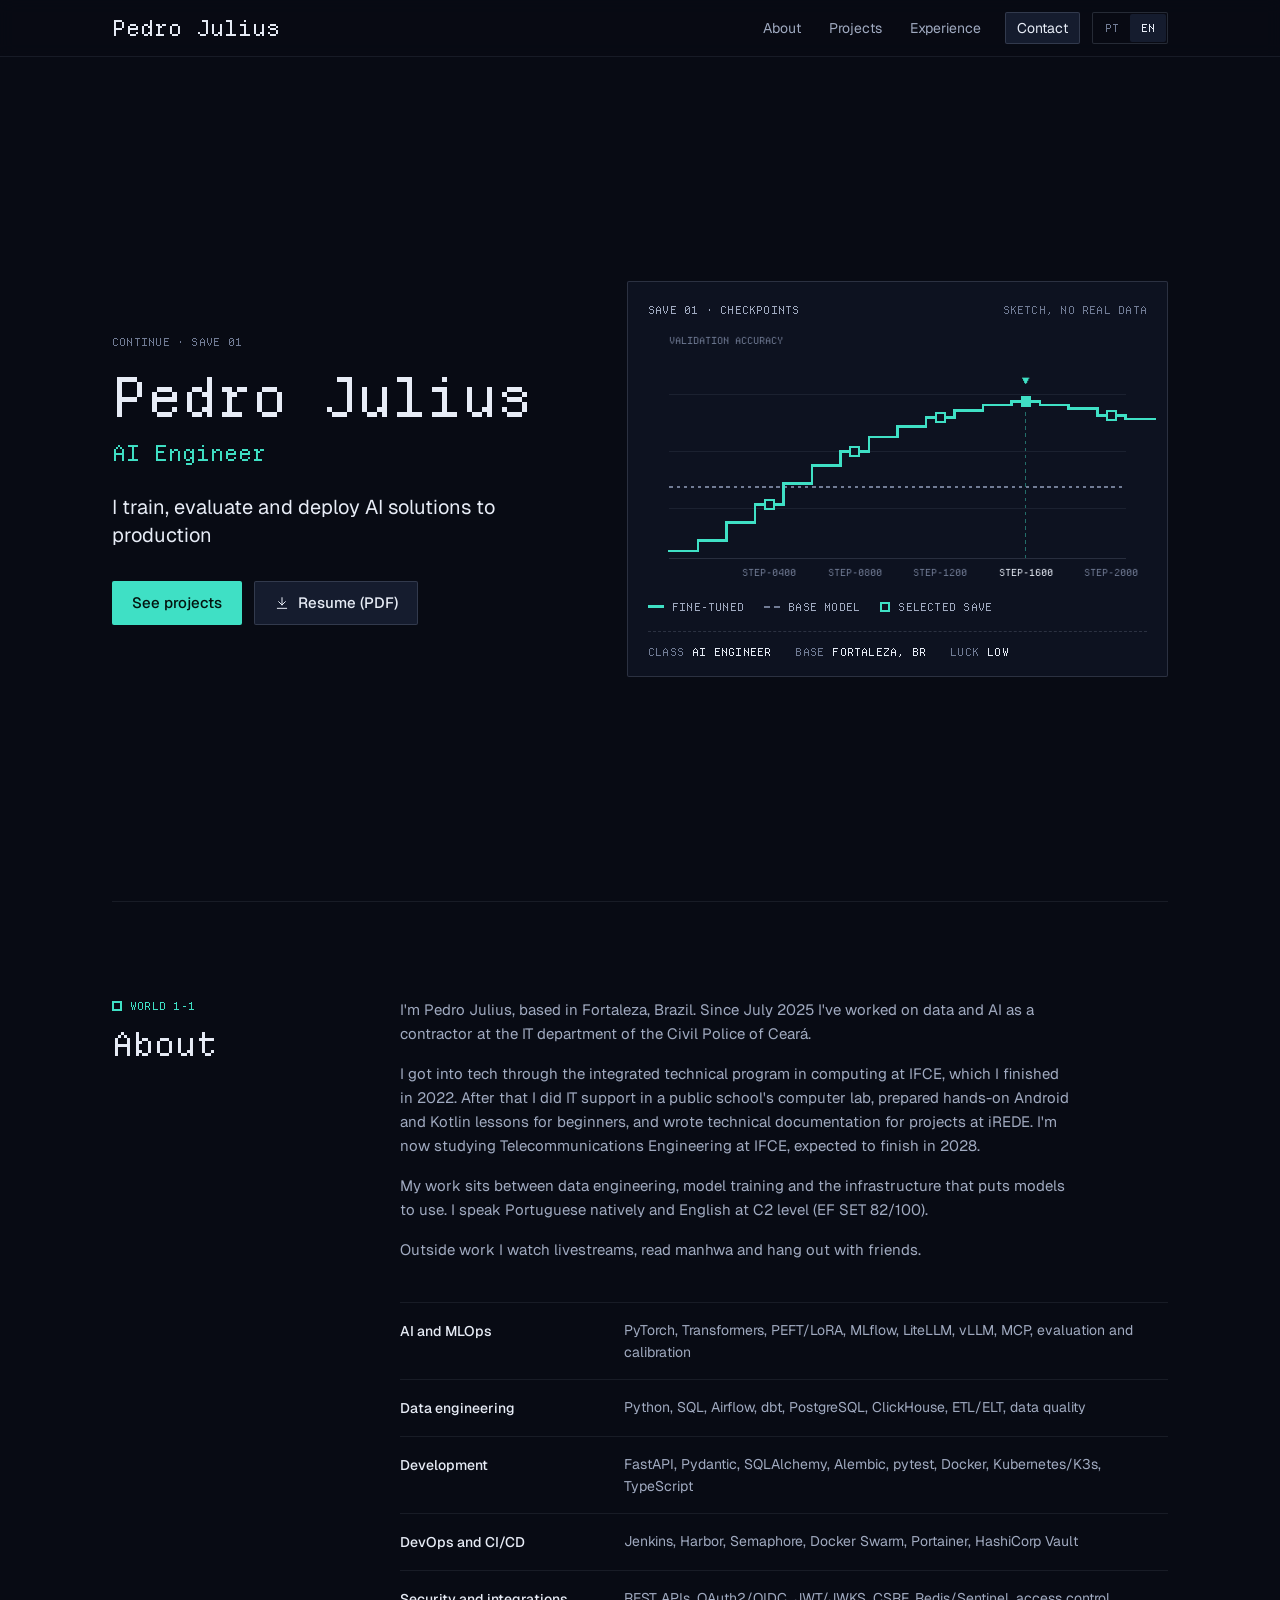
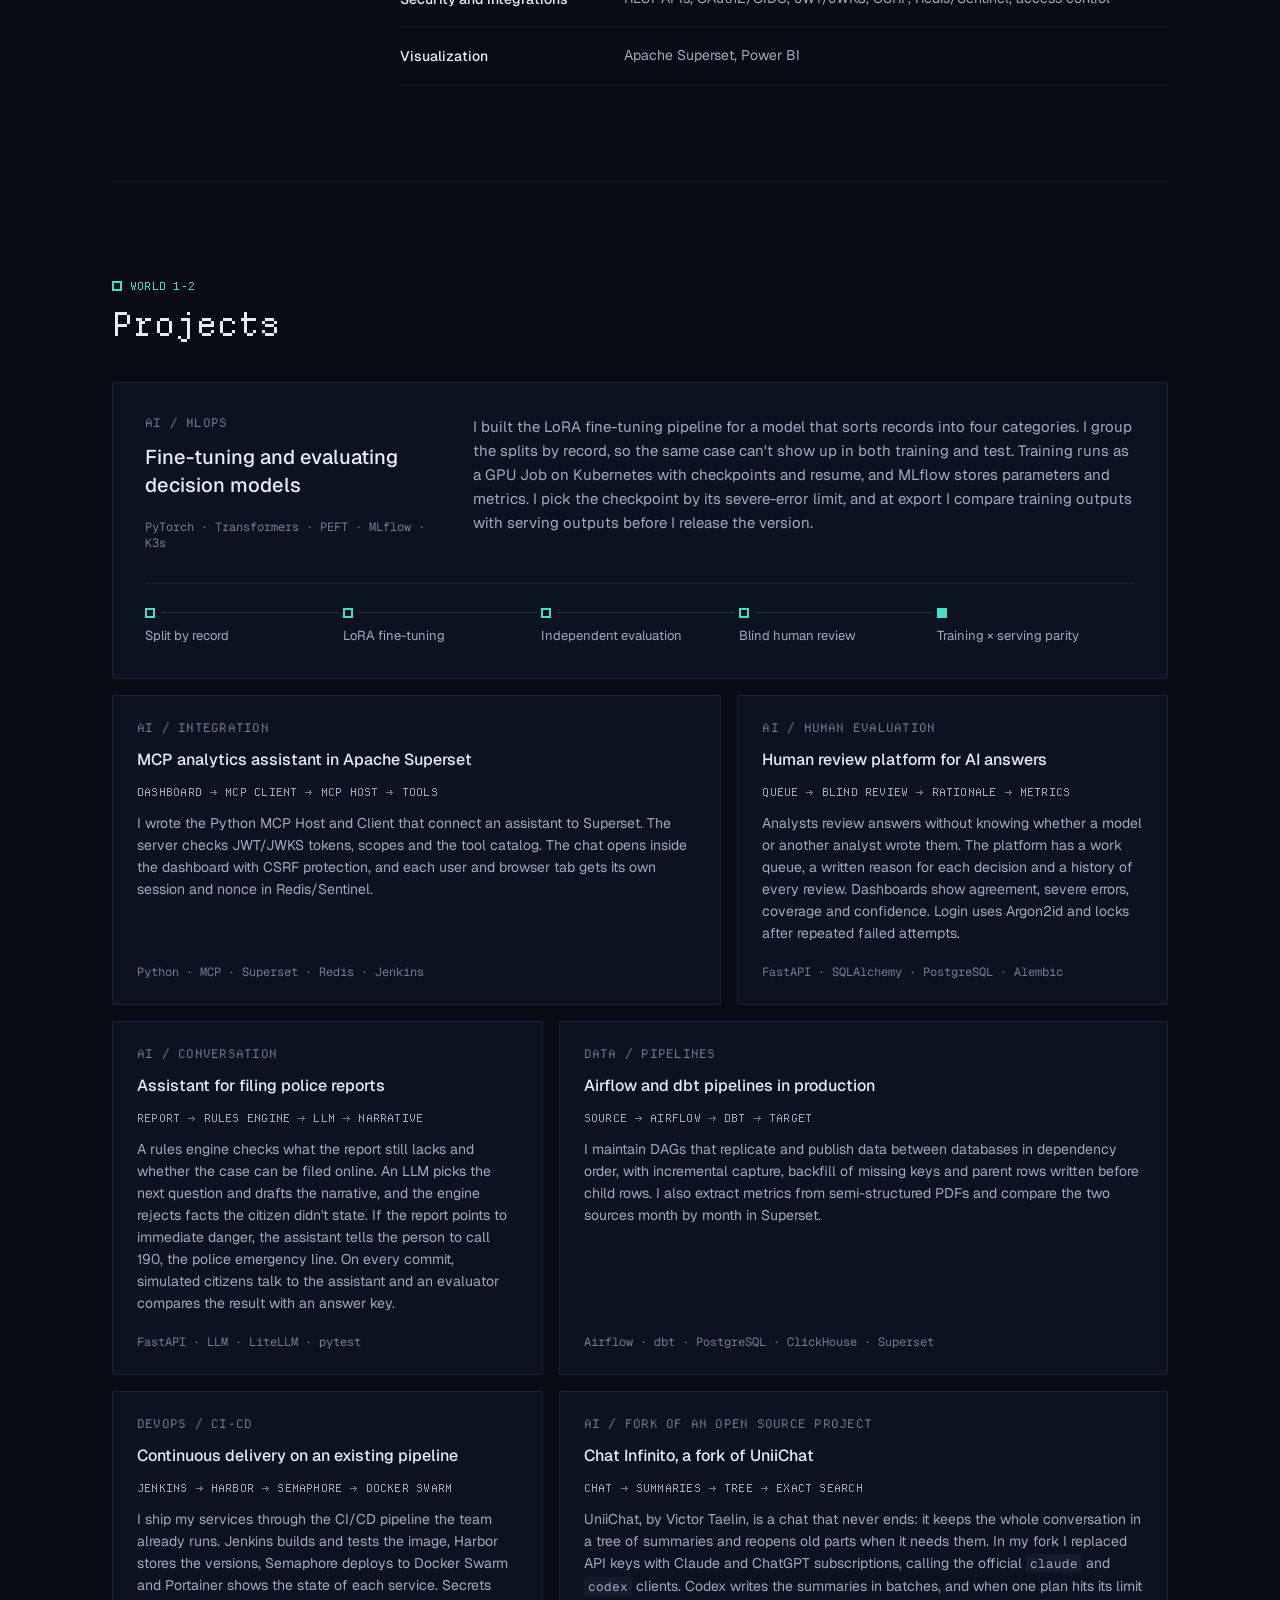
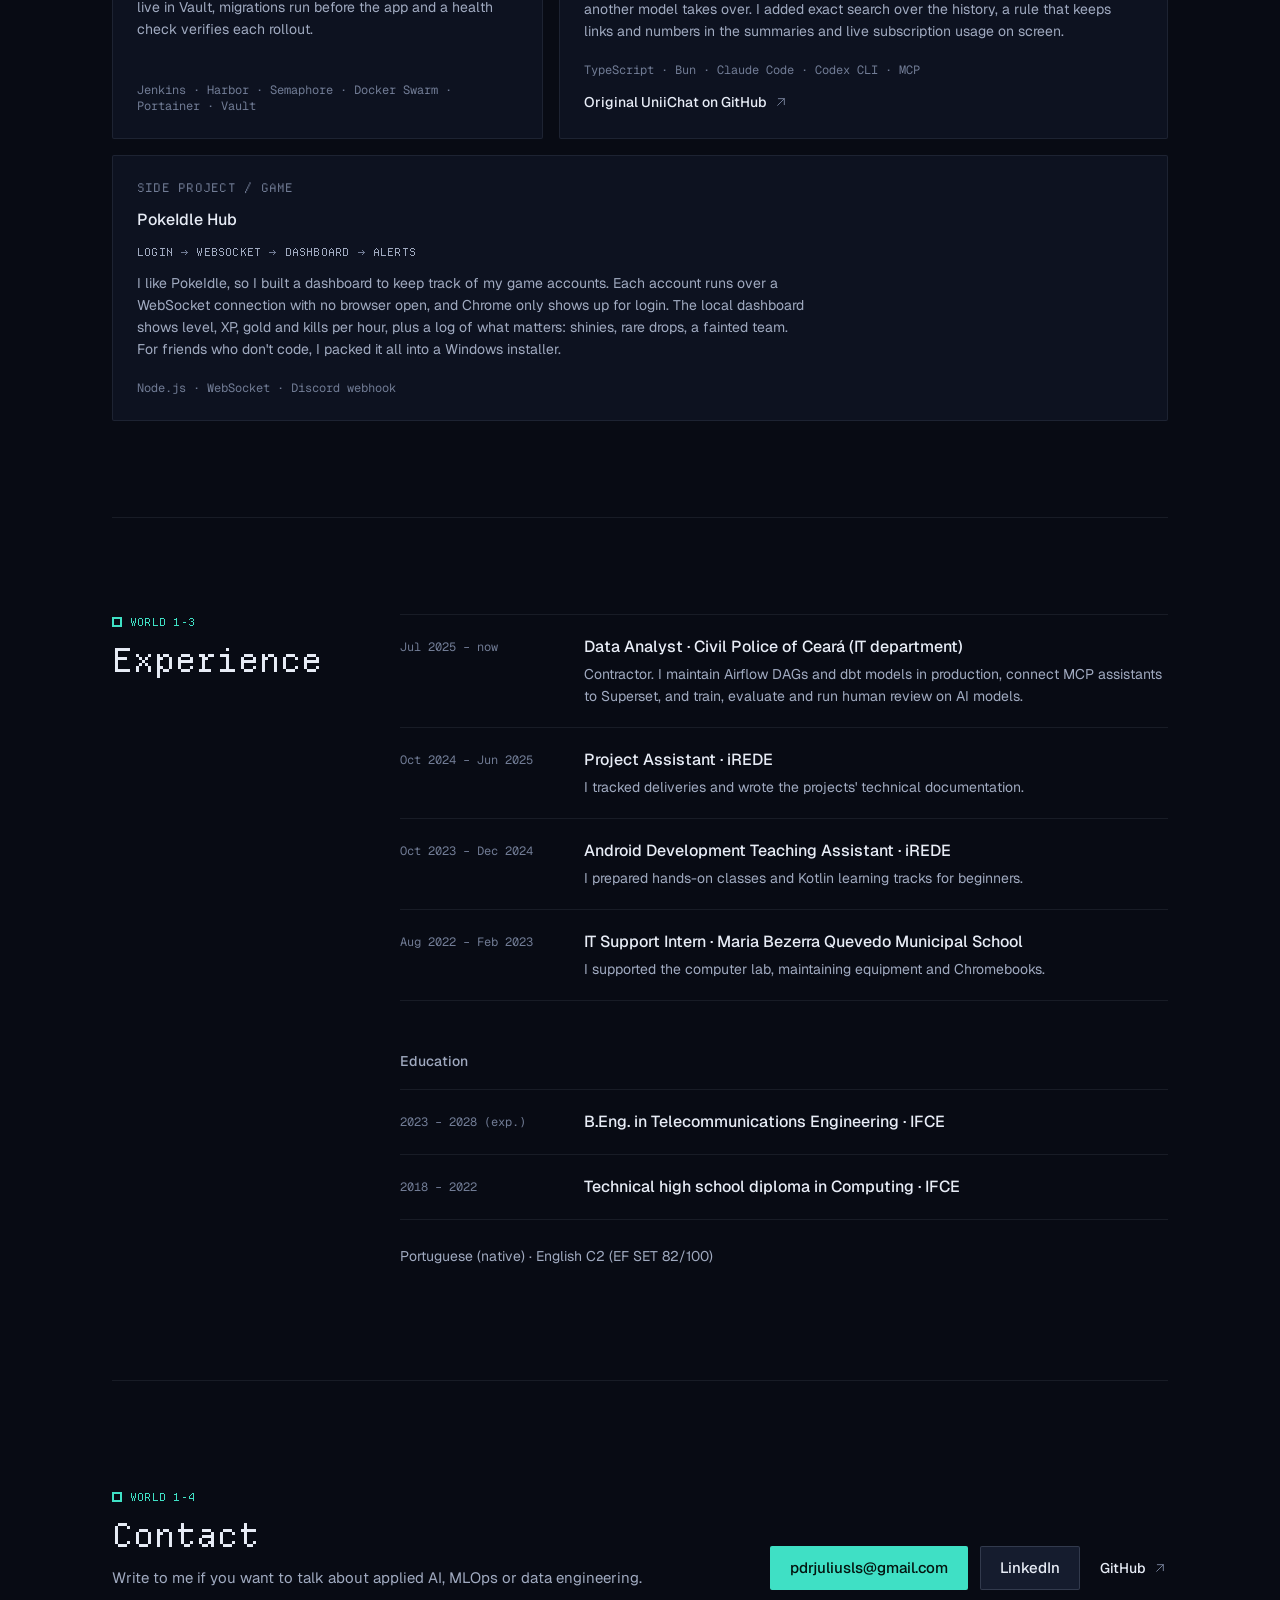
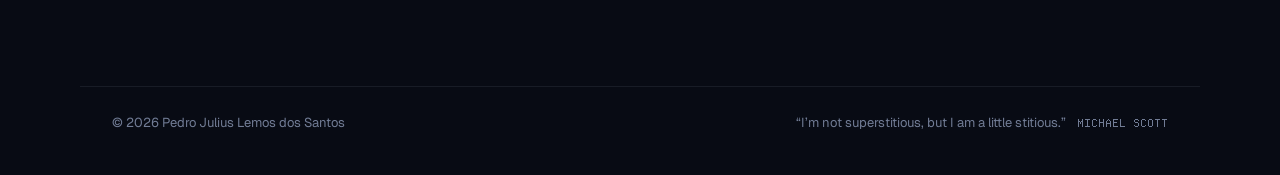
==== commit 4cdc1b05: "Visual retrô: Departure Mono, noite azul/jade, fases, tela de save, PokeIdle, 404" ====
--- a/en/index.html
+++ b/en/index.html
@@ -13,6 +13,7 @@
 <link rel="alternate" hreflang="pt-BR" href="https://pedrojulius.tech/">
 <link rel="alternate" hreflang="en" href="https://pedrojulius.tech/en/">
 <link rel="alternate" hreflang="x-default" href="https://pedrojulius.tech/">
+<link rel="preload" href="../fonts/DepartureMono-Regular.woff2" as="font" type="font/woff2" crossorigin>
 <link rel="preconnect" href="https://fonts.googleapis.com">
 <link rel="preconnect" href="https://fonts.gstatic.com" crossorigin>
 <link rel="stylesheet" href="https://fonts.googleapis.com/css2?family=Geist:wght@400;500;600&family=Geist+Mono:wght@400;500&display=swap">
@@ -52,7 +53,7 @@
 <main id="home">
 <section class="hero">
   <div class="hero-text">
-    <p class="meta">Fortaleza, Brazil</p>
+    <p class="meta px">continue · save 01</p>
     <h1>Pedro Julius<span class="role">AI Engineer</span></h1>
     <p class="lead">I train, evaluate and deploy AI solutions to production</p>
     <div class="cta">
@@ -64,111 +65,112 @@
     </div>
   </div>
 
-  <figure class="eval" aria-label="Sketch of checkpoint evaluation, no real data">
-    <div class="eval-head mono"><span>evaluation by checkpoint</span><span class="note">sketch, no real data</span></div>
-    <svg viewBox="0 0 560 304" role="img" aria-label="Sketch of checkpoint evaluation, no real data">
-      <text x="24" y="16">validation score</text>
+  <figure class="eval save" aria-label="Sketch of checkpoint evaluation, no real data">
+    <div class="eval-head px"><span>save 01 · checkpoints</span><span class="note">sketch, no real data</span></div>
+    <svg viewBox="0 0 560 288" role="img" aria-label="Sketch of checkpoint evaluation, no real data" shape-rendering="crispEdges">
+      <text x="24" y="16">validation accuracy</text>
       <path class="gl" d="M24 72H536M24 136H536M24 200H536"/>
-      <path class="ax" d="M24 264H536"/>
-      <path class="base" d="M24 184H536"/>
-      <path class="pick-l" d="M360 84V264"/>
-      <path class="ft" d="M24 244C60 220 96 170 144 140S240 96 296 86 336 78 360 78 440 86 480 96 520 108 536 112"/>
-      <circle class="pick" cx="360" cy="78" r="6"/>
-      <text class="tick" x="72" y="292" text-anchor="middle">step-0400</text><text class="tick alt" x="168" y="292" text-anchor="middle">step-0800</text><text class="tick" x="264" y="292" text-anchor="middle">step-1200</text><text class="tick pick-t" x="360" y="292" text-anchor="middle">step-1600</text><text class="tick alt" x="456" y="292" text-anchor="middle">step-2000</text>
+      <path class="ax" d="M24 256H536"/>
+      <path class="base" d="M24 176H536"/>
+      <path class="pick-l" d="M424 92V256"/>
+      <path class="ft" d="M24 248H56V236H88V216H120V196H152V172H184V152H216V136H248V120H280V108H312V98H344V90H376V84H408V80H440V84H472V88H504V96H536V100H568"/>
+      <rect class="sp" x="131" y="191" width="10" height="10"/><rect class="sp" x="227" y="131" width="10" height="10"/><rect class="sp" x="323" y="93" width="10" height="10"/><rect class="sp pick" x="419" y="75" width="10" height="10"/><rect class="sp" x="515" y="91" width="10" height="10"/>
+      <text class="cur" x="424" y="62" text-anchor="middle">▼</text>
+      <text class="tick" x="136" y="276" text-anchor="middle">step-0400</text><text class="tick alt" x="232" y="276" text-anchor="middle">step-0800</text><text class="tick" x="328" y="276" text-anchor="middle">step-1200</text><text class="tick pick-t" x="424" y="276" text-anchor="middle">step-1600</text><text class="tick alt" x="520" y="276" text-anchor="middle">step-2000</text>
     </svg>
-    <ul class="legend mono">
+    <ul class="legend px">
       <li><i class="sw"></i>fine-tuned</li>
       <li><i class="sw base"></i>base model</li>
-      <li><i class="ck"></i>selected checkpoint</li>
+      <li><i class="ck"></i>selected save</li>
     </ul>
+    <dl class="hud px"><div><dt>Class</dt><dd>AI Engineer</dd></div><div><dt>Base</dt><dd>Fortaleza, BR</dd></div><div><dt>Luck</dt><dd>low</dd></div></dl>
   </figure>
 </section>
 
 <section id="about" class="split">
-  <div class="sec-h"><p class="step mono"><i class="ck"></i>step-01</p><h2>About</h2></div>
+  <div class="sec-h"><p class="step px"><i class="ck"></i>world 1-1</p><h2>About</h2></div>
   <div>
     <p>I'm Pedro Julius, based in Fortaleza, Brazil. Since July 2025 I've worked on data and AI as a contractor at the IT department of the Civil Police of Ceará.</p>
     <p>I got into tech through the integrated technical program in computing at IFCE, which I finished in 2022. After that I did IT support in a public school's computer lab, prepared hands-on Android and Kotlin lessons for beginners, and wrote technical documentation for projects at iREDE. I'm now studying Telecommunications Engineering at IFCE, expected to finish in 2028.</p>
     <p>My work sits between data engineering, model training and the infrastructure that puts models to use. I speak Portuguese natively and English at C2 level (EF SET 82/100).</p>
+    <p>Outside work I watch livestreams, read manhwa and hang out with friends.</p>
     <dl class="skills">
       <div><dt>AI and MLOps</dt><dd>PyTorch, Transformers, PEFT/LoRA, MLflow, LiteLLM, vLLM, MCP, evaluation and calibration</dd></div>
       <div><dt>Data engineering</dt><dd>Python, SQL, Airflow, dbt, PostgreSQL, ClickHouse, ETL/ELT, data quality</dd></div>
-      <div><dt>Analytics and BI</dt><dd>Apache Superset, Power BI, data modeling, operational metrics</dd></div>
       <div><dt>Development</dt><dd>FastAPI, Pydantic, SQLAlchemy, Alembic, pytest, Docker, Kubernetes/K3s, TypeScript</dd></div>
       <div><dt>DevOps and CI/CD</dt><dd>Jenkins, Harbor, Semaphore, Docker Swarm, Portainer, HashiCorp Vault</dd></div>
       <div><dt>Security and integrations</dt><dd>REST APIs, OAuth2/OIDC, JWT/JWKS, CSRF, Redis/Sentinel, access control</dd></div>
+      <div><dt>Visualization</dt><dd>Apache Superset, Power BI</dd></div>
     </dl>
   </div>
 </section>
 
 <section id="projects">
-  <div class="sec-h"><p class="step mono"><i class="ck"></i>step-02</p><h2>Projects</h2></div>
+  <div class="sec-h"><p class="step px"><i class="ck"></i>world 1-2</p><h2>Projects</h2></div>
   <div class="grid">
     <article class="card lead-card">
-      <p class="mono kind">ai / mlops</p>
+      <p class="px kind">ai / mlops</p>
       <h3>Fine-tuning and evaluating decision models</h3>
       <p class="desc">I built the LoRA fine-tuning pipeline for a model that sorts records into four categories. I group the splits by record, so the same case can't show up in both training and test. Training runs as a GPU Job on Kubernetes with checkpoints and resume, and MLflow stores parameters and metrics. I pick the checkpoint by its severe-error limit, and at export I compare training outputs with serving outputs before I release the version.</p>
       <p class="mono stack">PyTorch · Transformers · PEFT · MLflow · K3s</p>
     <ol class="ckpts"><li><i class="ck"></i><span>Split by record</span></li><li><i class="ck"></i><span>LoRA fine-tuning</span></li><li><i class="ck"></i><span>Independent evaluation</span></li><li><i class="ck"></i><span>Blind human review</span></li><li><i class="ck"></i><span>Training × serving parity</span></li></ol>
     </article>
     <article class="card c7">
-      <p class="mono kind">ai / integration</p>
+      <p class="px kind">ai / integration</p>
       <h3>MCP analytics assistant in Apache Superset</h3>
-      <ol class="flow mono"><li>dashboard</li><li>MCP Client</li><li>MCP Host</li><li>tools</li></ol>
+      <ol class="flow px"><li>dashboard</li><li>MCP Client</li><li>MCP Host</li><li>tools</li></ol>
       <p>I wrote the Python MCP Host and Client that connect an assistant to Superset. The server checks JWT/JWKS tokens, scopes and the tool catalog. The chat opens inside the dashboard with CSRF protection, and each user and browser tab gets its own session and nonce in Redis/Sentinel.</p>
       <p class="mono stack">Python · MCP · Superset · Redis · Jenkins</p>
     </article>
     <article class="card c5">
-      <p class="mono kind">ai / human evaluation</p>
+      <p class="px kind">ai / human evaluation</p>
       <h3>Human review platform for AI answers</h3>
-      <ol class="flow mono"><li>queue</li><li>blind review</li><li>rationale</li><li>metrics</li></ol>
+      <ol class="flow px"><li>queue</li><li>blind review</li><li>rationale</li><li>metrics</li></ol>
       <p>Analysts review answers without knowing whether a model or another analyst wrote them. The platform has a work queue, a written reason for each decision and a history of every review. Dashboards show agreement, severe errors, coverage and confidence. Login uses Argon2id and locks after repeated failed attempts.</p>
       <p class="mono stack">FastAPI · SQLAlchemy · PostgreSQL · Alembic</p>
     </article>
     <article class="card c5">
-      <p class="mono kind">ai / conversation</p>
+      <p class="px kind">ai / conversation</p>
       <h3>Assistant for filing police reports</h3>
-      <ol class="flow mono"><li>report</li><li>rules engine</li><li>LLM</li><li>narrative</li></ol>
+      <ol class="flow px"><li>report</li><li>rules engine</li><li>LLM</li><li>narrative</li></ol>
       <p>A rules engine checks what the report still lacks and whether the case can be filed online. An LLM picks the next question and drafts the narrative, and the engine rejects facts the citizen didn't state. If the report points to immediate danger, the assistant tells the person to call 190, the police emergency line. On every commit, simulated citizens talk to the assistant and an evaluator compares the result with an answer key.</p>
       <p class="mono stack">FastAPI · LLM · LiteLLM · pytest</p>
     </article>
     <article class="card c7">
-      <p class="mono kind">data / pipelines</p>
+      <p class="px kind">data / pipelines</p>
       <h3>Airflow and dbt pipelines in production</h3>
-      <ol class="flow mono"><li>source</li><li>Airflow</li><li>dbt</li><li>target</li></ol>
+      <ol class="flow px"><li>source</li><li>Airflow</li><li>dbt</li><li>target</li></ol>
       <p>I maintain DAGs that replicate and publish data between databases in dependency order, with incremental capture, backfill of missing keys and parent rows written before child rows. I also extract metrics from semi-structured PDFs and compare the two sources month by month in Superset.</p>
       <p class="mono stack">Airflow · dbt · PostgreSQL · ClickHouse · Superset</p>
     </article>
     <article class="card c5">
-      <p class="mono kind">devops / ci-cd</p>
+      <p class="px kind">devops / ci-cd</p>
       <h3>Continuous delivery on an existing pipeline</h3>
-      <ol class="flow mono"><li>Jenkins</li><li>Harbor</li><li>Semaphore</li><li>Docker Swarm</li></ol>
+      <ol class="flow px"><li>Jenkins</li><li>Harbor</li><li>Semaphore</li><li>Docker Swarm</li></ol>
       <p>I ship my services through the CI/CD pipeline the team already runs. Jenkins builds and tests the image, Harbor stores the versions, Semaphore deploys to Docker Swarm and Portainer shows the state of each service. Secrets live in Vault, migrations run before the app and a health check verifies each rollout.</p>
       <p class="mono stack">Jenkins · Harbor · Semaphore · Docker Swarm · Portainer · Vault</p>
     </article>
     <article class="card c7">
-      <p class="mono kind">ai / fork of an open source project</p>
+      <p class="px kind">ai / fork of an open source project</p>
       <h3>Chat Infinito, a fork of UniiChat</h3>
-      <ol class="flow mono"><li>chat</li><li>summaries</li><li>tree</li><li>exact search</li></ol>
+      <ol class="flow px"><li>chat</li><li>summaries</li><li>tree</li><li>exact search</li></ol>
       <p>UniiChat, by Victor Taelin, is a chat that never ends: it keeps the whole conversation in a tree of summaries and reopens old parts when it needs them. In my fork I replaced API keys with Claude and ChatGPT subscriptions, calling the official <code>claude</code> and <code>codex</code> clients. Codex writes the summaries in batches, and when one plan hits its limit another model takes over. I added exact search over the history, a rule that keeps links and numbers in the summaries and live subscription usage on screen.</p>
       <p class="mono stack">TypeScript · Bun · Claude Code · Codex CLI · MCP</p>
       <a class="link" href="https://github.com/VictorTaelin/uniichat" target="_blank" rel="noopener">Original UniiChat on GitHub
         <svg class="i" viewBox="0 0 24 24" aria-hidden="true"><path d="M7 17 17 7M8 7h9v9"/></svg></a>
     </article>
     <article class="card c12">
-      <p class="mono kind">bi / open source</p>
-      <h3>Power BI analytics dashboard</h3>
-      <ol class="flow mono"><li>Northwind</li><li>PostgreSQL</li><li>Power BI</li></ol>
-      <p>I built a Power BI dashboard on the Northwind sample database in PostgreSQL, covering sales, revenue by product, stock and average ticket.</p>
-      <p class="mono stack">Power BI · PostgreSQL</p>
-      <a class="link" href="https://github.com/pjuliusl/FirstReport" target="_blank" rel="noopener">Code on GitHub
-        <svg class="i" viewBox="0 0 24 24" aria-hidden="true"><path d="M7 17 17 7M8 7h9v9"/></svg></a>
+      <p class="px kind">side project / game</p>
+      <h3>PokeIdle Hub</h3>
+      <ol class="flow px"><li>login</li><li>WebSocket</li><li>dashboard</li><li>alerts</li></ol>
+      <p>I like PokeIdle, so I built a dashboard to keep track of my game accounts. Each account runs over a WebSocket connection with no browser open, and Chrome only shows up for login. The local dashboard shows level, XP, gold and kills per hour, plus a log of what matters: shinies, rare drops, a fainted team. For friends who don't code, I packed it all into a Windows installer.</p>
+      <p class="mono stack">Node.js · WebSocket · Discord webhook</p>
     </article>
   </div>
 </section>
 
 <section id="experience" class="split">
-  <div class="sec-h"><p class="step mono"><i class="ck"></i>step-03</p><h2>Experience</h2></div>
+  <div class="sec-h"><p class="step px"><i class="ck"></i>world 1-3</p><h2>Experience</h2></div>
   <div>
     <ol class="timeline">
       <li><span class="mono when">Jul 2025 – now</span><div><h3>Data Analyst · Civil Police of Ceará (IT department)</h3><p>Contractor. I maintain Airflow DAGs and dbt models in production, connect MCP assistants to Superset, and train, evaluate and run human review on AI models.</p></div></li>
@@ -187,7 +189,7 @@
 
 <section id="contact" class="contact">
   <div>
-    <div class="sec-h"><p class="step mono"><i class="ck"></i>step-04</p><h2>Contact</h2></div>
+    <div class="sec-h"><p class="step px"><i class="ck"></i>world 1-4</p><h2>Contact</h2></div>
     <p>Write to me if you want to talk about applied AI, MLOps or data engineering.</p>
   </div>
   <div class="cta">
@@ -198,10 +200,15 @@
   </div>
 </section>
 </main>
-<footer><span>© 2026 Pedro Julius Lemos dos Santos</span><span class="mono">pedrojulius.tech</span></footer>
+<footer><span>© 2026 Pedro Julius Lemos dos Santos</span><span class="quote">“I’m not superstitious, but I am a little stitious.” <span class="who">Michael Scott</span></span></footer>
 <script>
   document.querySelectorAll('.menu-panel a').forEach(a => a.addEventListener('click', () => a.closest('details').removeAttribute('open')));
   document.querySelectorAll('.lang a').forEach(a => a.addEventListener('click', () => { try { localStorage.setItem('lang', a.dataset.lang) } catch (e) {} }));
+  const rm = matchMedia('(prefers-reduced-motion: reduce)').matches;
+  if (!rm && 'IntersectionObserver' in window) {
+    const io = new IntersectionObserver(es => es.forEach(e => { if (e.isIntersecting) { e.target.classList.add('in'); io.unobserve(e.target) } }), { rootMargin: '0px 0px -10% 0px' });
+    document.querySelectorAll('.sec-h').forEach(h => { h.classList.add('rv'); io.observe(h) });
+  }
 </script>
 </body>
 </html>
--- a/style.css
+++ b/style.css
@@ -1,12 +1,14 @@
-/* Ink ramp, um acento âmbar de "luz de instrumento" */
+/* Noite azul, um destaque jade de "energia"; pixel nos títulos e rótulos */
+@font-face{font-family:"Departure Mono";src:url("fonts/DepartureMono-Regular.woff2") format("woff2");font-display:swap}
 :root{
-  --deep:#07080d;--bg:#0b0d14;--card:#11141c;--raised:#1a1e28;
-  --line:rgba(238,240,245,.08);--line2:rgba(238,240,245,.14);
-  --t1:#eef0f5;--t2:#a3a9b8;--t3:#7a8296;
-  --ac:#e9a23b;--ac-ink:#16110a;--ok:#4cc38a;
+  --deep:#05070d;--bg:#080b14;--card:#0d1220;--raised:#151c2e;
+  --line:rgba(214,226,255,.08);--line2:rgba(214,226,255,.15);
+  --t1:#e7ecf6;--t2:#a0aac0;--t3:#717c95;
+  --ac:#3fe0c5;--ac-ink:#03140f;--ok:#3fe0c5;
   --ease:cubic-bezier(.22,1,.36,1);
   --sans:"Geist",system-ui,-apple-system,"Segoe UI",Roboto,sans-serif;
   --mono:"Geist Mono",ui-monospace,SFMono-Regular,Menlo,monospace;
+  --px:"Departure Mono","Geist Mono",ui-monospace,monospace;
 }
 *{box-sizing:border-box;margin:0;padding:0}
 html{scroll-behavior:smooth;scroll-padding-top:72px}
@@ -18,7 +20,7 @@
 .i{width:16px;height:16px;flex:none;fill:none;stroke:currentColor;stroke-width:1.5;stroke-linecap:round;stroke-linejoin:round}
 
 /* Navegação */
-.top{position:sticky;top:0;z-index:10;background:rgba(11,13,20,.88);backdrop-filter:blur(8px);border-bottom:1px solid var(--line)}
+.top{position:sticky;top:0;z-index:10;background:rgba(8,11,20,.88);backdrop-filter:blur(8px);border-bottom:1px solid var(--line)}
 .top-in{max-width:1120px;margin:0 auto;height:56px;padding:0 32px;display:flex;align-items:center;justify-content:space-between}
 .logo{font-weight:500;font-size:16px}
 .top-r{display:flex;align-items:center;gap:12px}
@@ -55,7 +57,7 @@
 .lead{margin-top:24px;max-width:26rem;font-size:20px;line-height:28px;color:var(--t1)}
 .cta{display:flex;flex-wrap:wrap;align-items:center;gap:12px;margin-top:32px}
 .btn{height:44px;padding:0 20px;display:inline-flex;align-items:center;gap:8px;border-radius:10px;font-size:15px;font-weight:500;background:var(--raised);color:var(--t1);box-shadow:inset 0 0 0 1px var(--line2);transition:background-color .15s var(--ease),transform .12s var(--ease)}
-.btn:hover{background:#222735}
+.btn:hover{background:#1d2640}
 .btn:active,.nav a:active{transform:scale(.97)}
 .btn.primary{background:var(--t1);color:var(--deep);box-shadow:none}
 .btn.primary:hover{background:#ffffff}
@@ -97,7 +99,7 @@
 .c5{grid-column:span 5}.c7{grid-column:span 7}.c12{grid-column:1 / -1}
 .c12 p{max-width:42rem}
 .card{display:flex;flex-direction:column;gap:12px;padding:24px;background:var(--card);border:1px solid var(--line);border-radius:16px;transition:border-color .15s var(--ease),background-color .15s var(--ease)}
-.card:hover{border-color:var(--line2);background:#141823}
+.card:hover{border-color:var(--line2);background:#111829}
 .card p{color:var(--t2);font-size:14px;line-height:22px}
 .card .kind{color:var(--t3);font-size:12px;line-height:16px}
 .card .stack{margin-top:auto;padding-top:8px;color:var(--t3);font-size:12px;line-height:16px}
@@ -160,3 +162,53 @@
   .eval text{font-size:20px}
   .eval .alt{display:none}
 }
+
+/* Retrô: pixel, fases e menu de jogo */
+.px{font-family:var(--px);font-size:11px;line-height:16px;letter-spacing:.02em;text-transform:uppercase}
+.logo{font-family:var(--px);font-size:22px;line-height:24px;font-weight:400}
+h1{font-family:var(--px);font-weight:400;font-size:55px;line-height:1;letter-spacing:0}
+h1 .role{font-family:var(--px);font-size:22px;line-height:32px;letter-spacing:0;color:var(--ac)}
+h2{font-family:var(--px);font-weight:400;font-size:33px;line-height:1.1}
+.meta{font-size:11px}
+.btn,.card,.eval,.lang,.lang a,.nav a,.menu-panel,.menu-panel a,.menu summary,code{border-radius:2px}
+.btn.primary{background:var(--ac);color:var(--ac-ink)}
+.btn.primary:hover{background:#6eebd6}
+.ck{border-radius:0;width:10px;height:10px}
+.sec-h .step{color:var(--ac)}
+.lang a{font-family:var(--px);font-size:11px}
+
+.eval text{font-family:var(--px);font-size:11px;text-transform:uppercase}
+.eval .ft{stroke-linecap:square;stroke-width:3}
+.eval .sp{fill:var(--card);stroke:var(--ac);stroke-width:2}
+.eval .sp.pick{fill:var(--ac)}
+.eval .cur{fill:var(--ac);font-size:13px}
+.eval .pick-l{stroke-dasharray:4 4}
+.sw{border-top-width:3px}
+.hud{display:flex;flex-wrap:wrap;gap:4px 24px;margin-top:16px;padding-top:12px;border-top:1px dashed var(--line2)}
+.hud div{display:flex;gap:8px}
+.hud dt{color:var(--t3)}
+.hud dd{color:var(--t1)}
+
+/* Moldura de menu com cursor ao passar o mouse */
+.card{position:relative}
+.card h3{position:relative;transition:transform .15s var(--ease)}
+.card h3::before{content:"▶";position:absolute;left:-16px;top:0;font:11px/24px var(--px);color:var(--ac);opacity:0;transition:opacity .15s var(--ease)}
+.card:hover,.card:focus-within{border-color:var(--ac);box-shadow:4px 4px 0 0 rgba(63,224,197,.16)}
+.card:hover h3,.card:focus-within h3{transform:translateX(14px)}
+.card:hover h3::before,.card:focus-within h3::before{opacity:1}
+
+/* Títulos de seção surgem uma vez */
+.sec-h.rv{opacity:0;transform:translateY(8px);transition:opacity .4s var(--ease),transform .4s var(--ease)}
+.sec-h.rv.in{opacity:1;transform:none}
+
+footer{align-items:baseline;gap:16px;flex-wrap:wrap}
+.quote{color:var(--t3)}
+.quote .who{font-family:var(--px);font-size:11px;text-transform:uppercase;margin-left:8px;color:var(--t3)}
+
+/* 404 */
+.lost{min-height:calc(100vh - 56px);display:grid;align-content:center;gap:16px;border-top:0}
+.lost p{color:var(--t2);max-width:32rem}
+
+@media (prefers-reduced-motion:reduce){.sec-h.rv{opacity:1;transform:none}.card:hover h3,.card:focus-within h3{transform:none}}
+@media (max-width:960px){h1{font-size:44px}}
+@media (max-width:640px){h1{font-size:44px}h1 .role{font-size:22px}h2{font-size:22px}.eval text{font-size:20px}.logo{font-size:16px}}
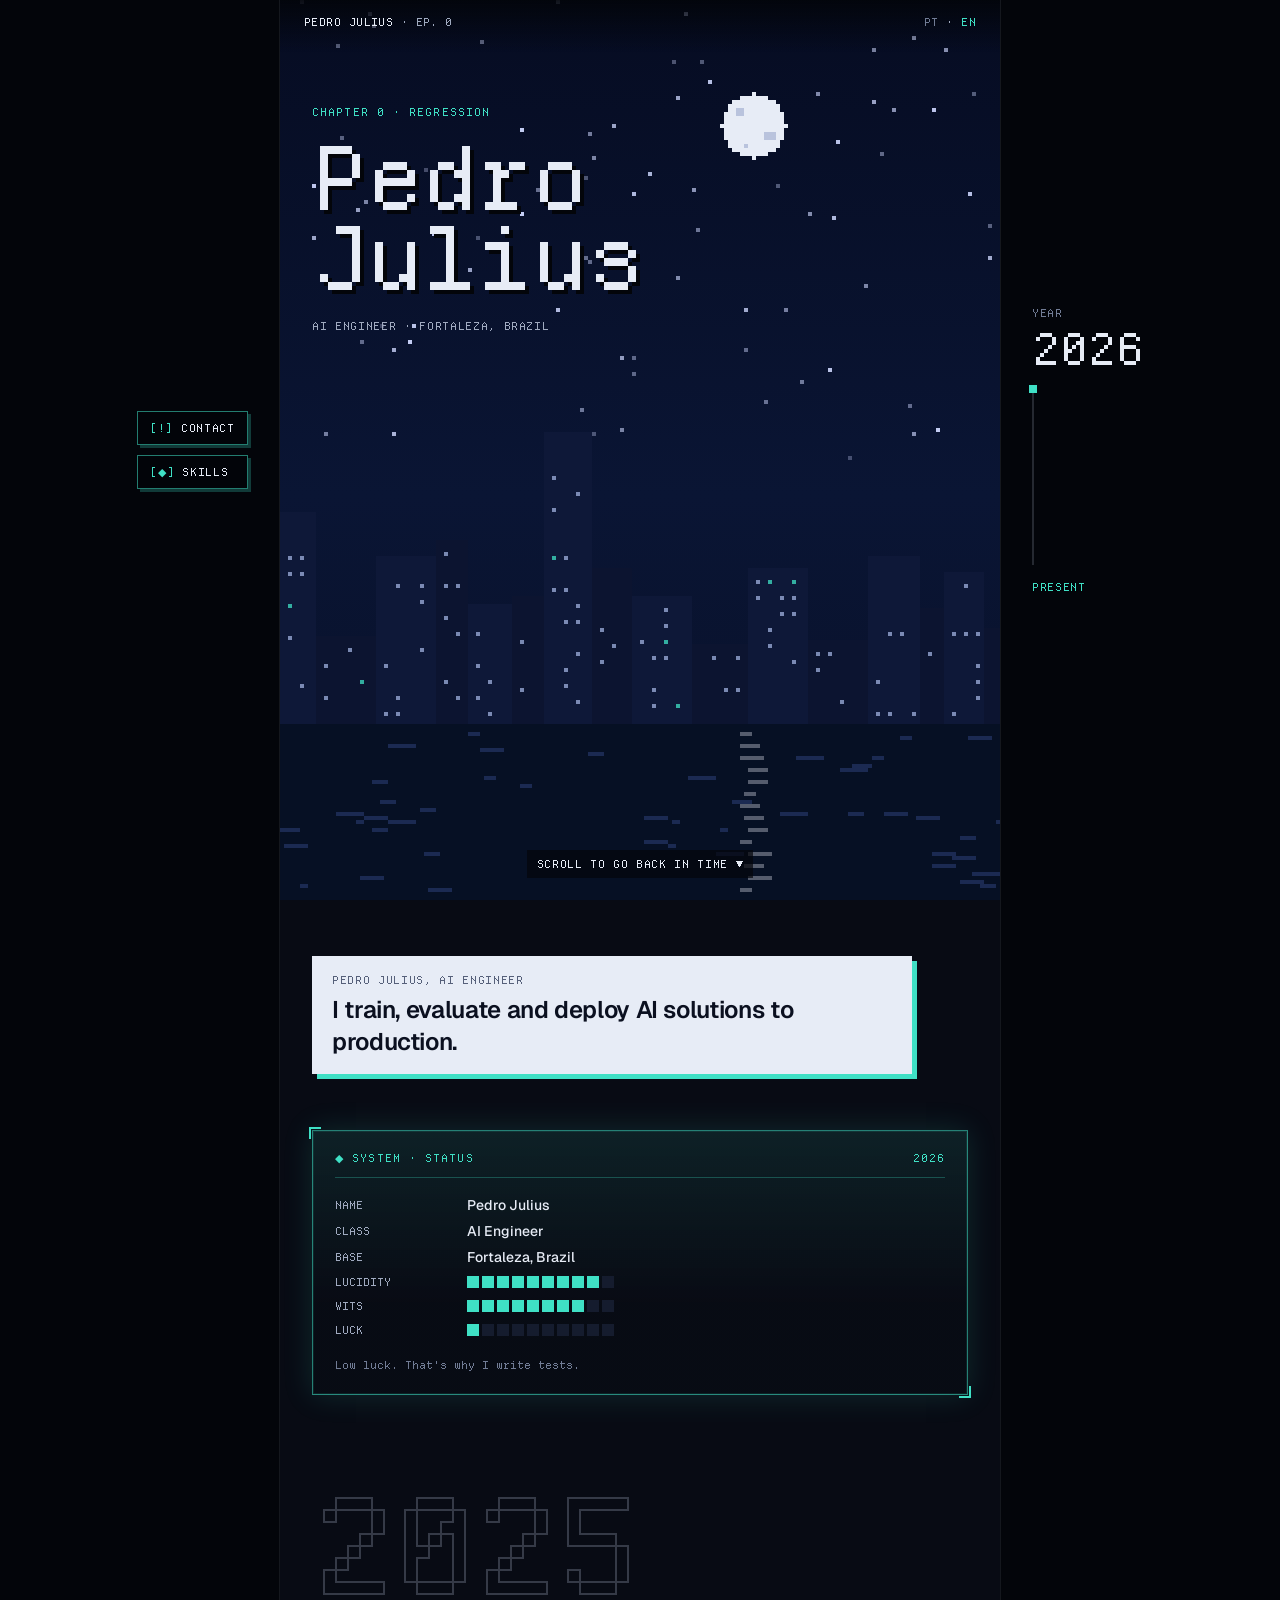
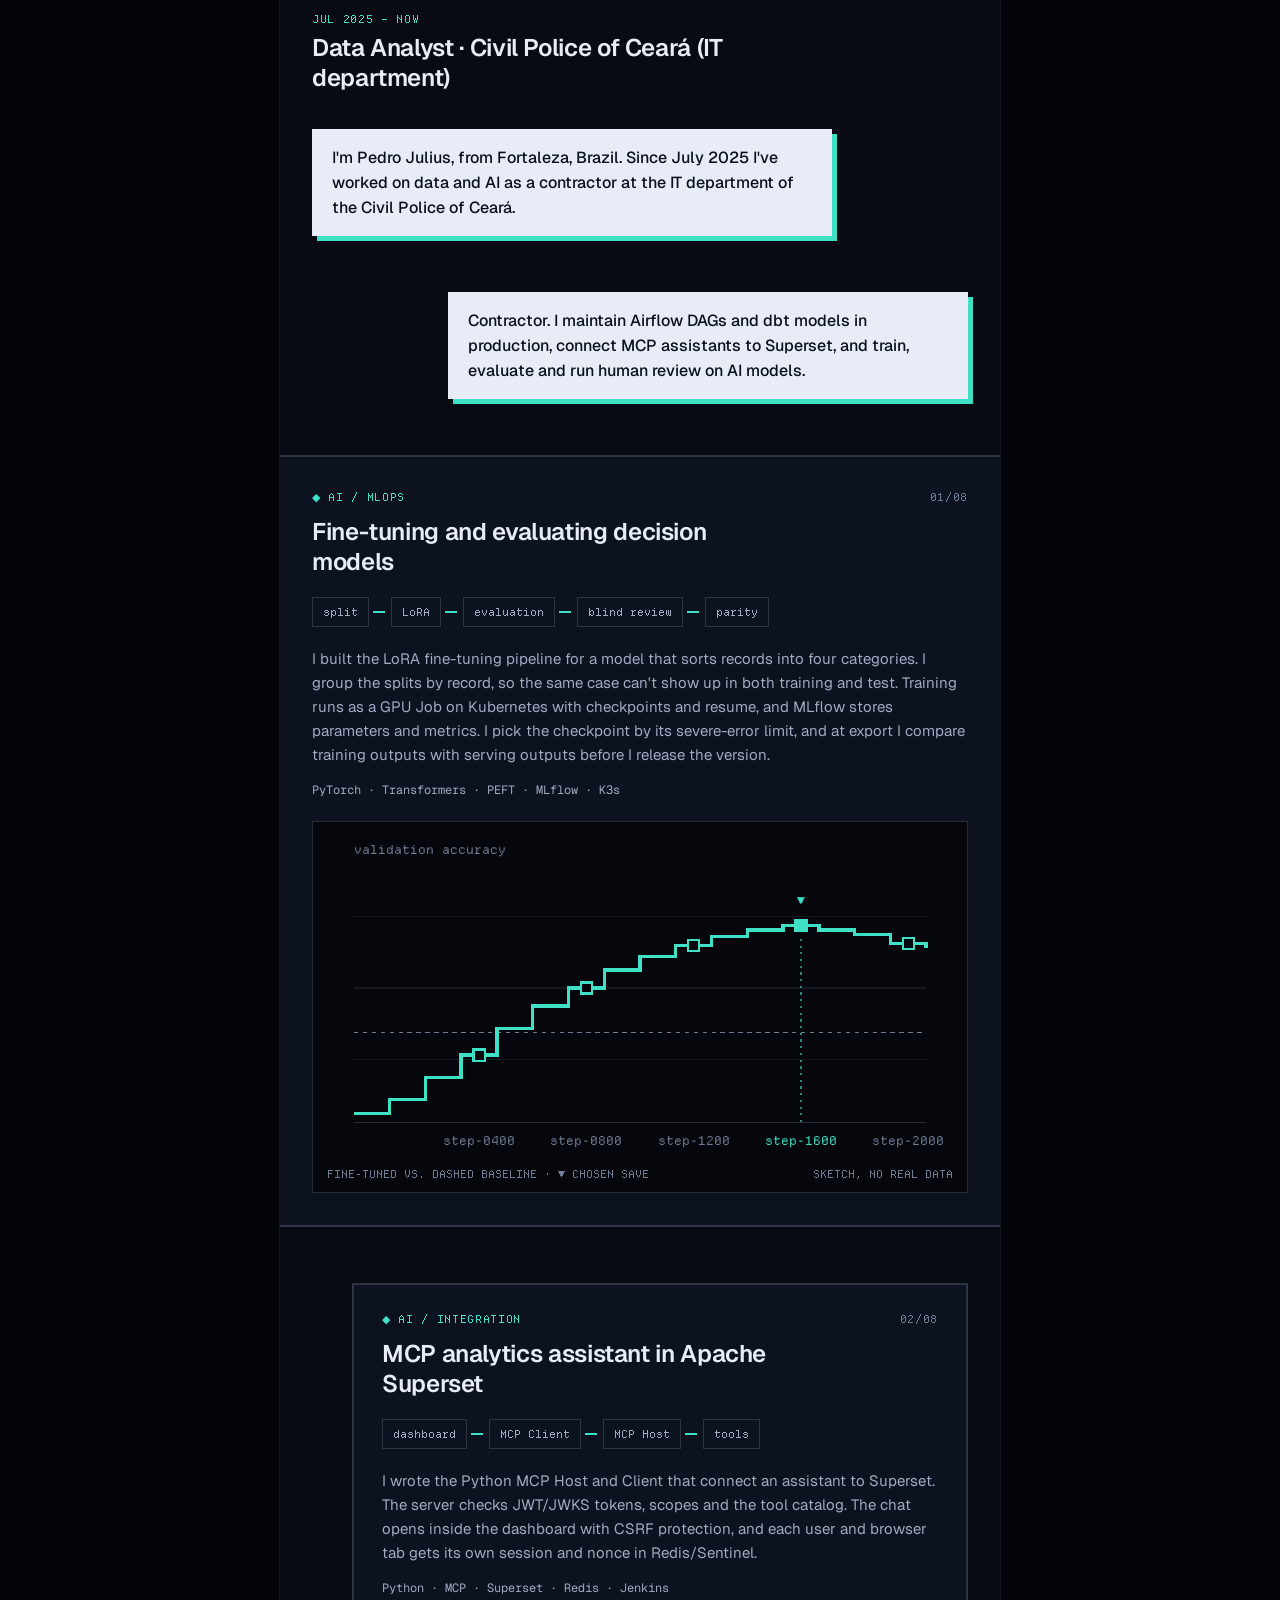
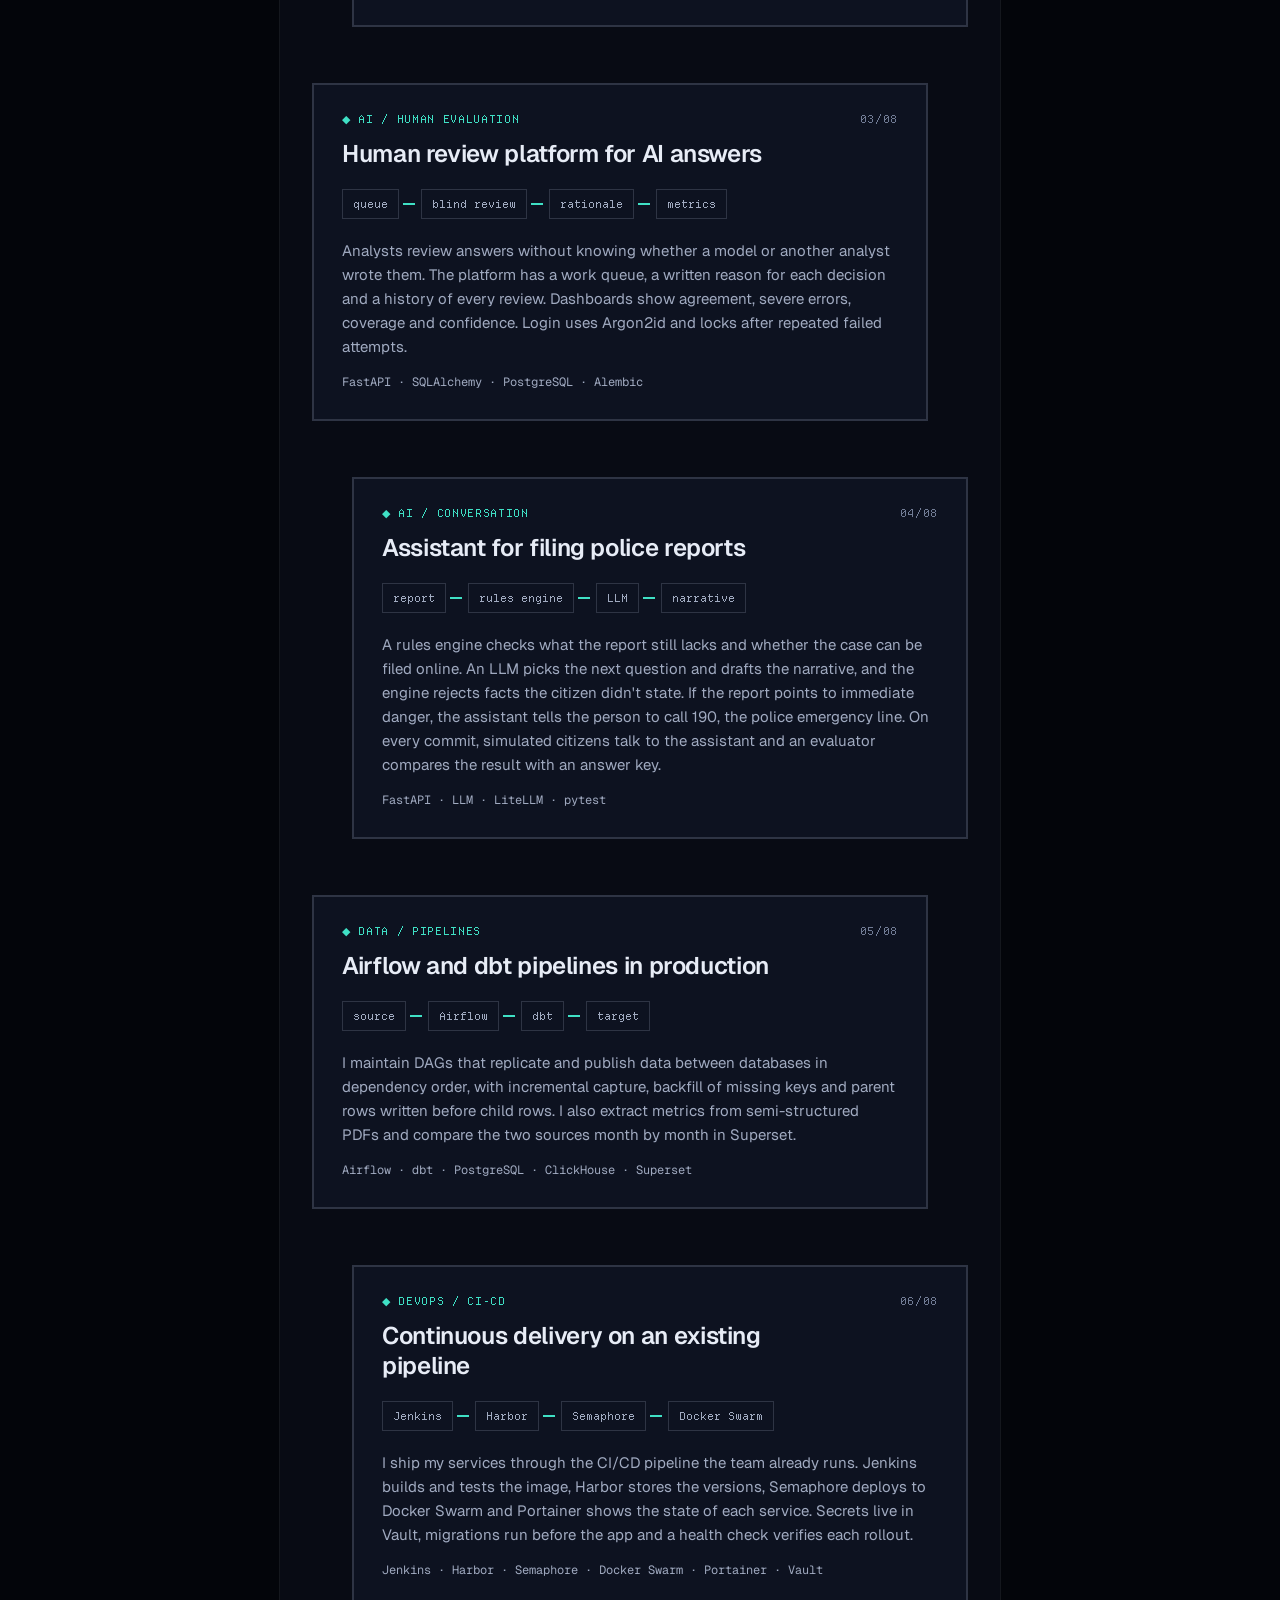
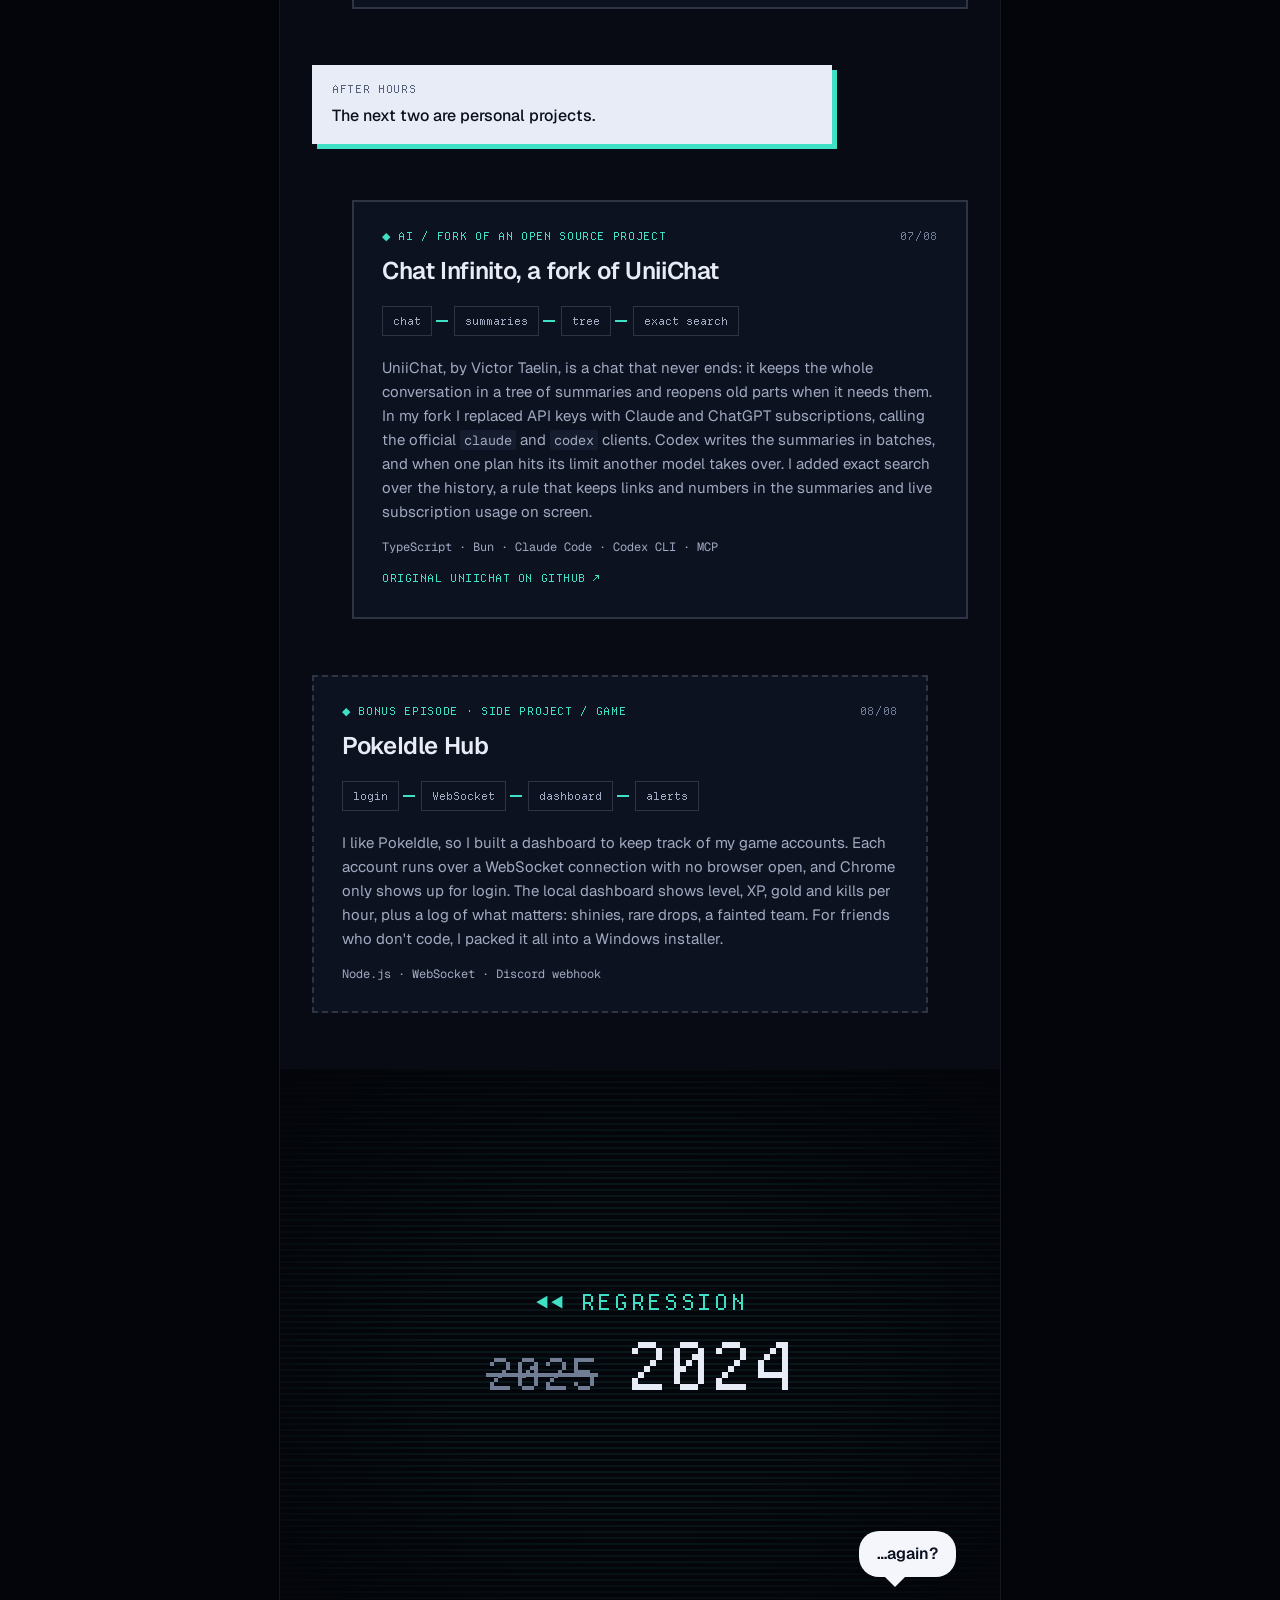
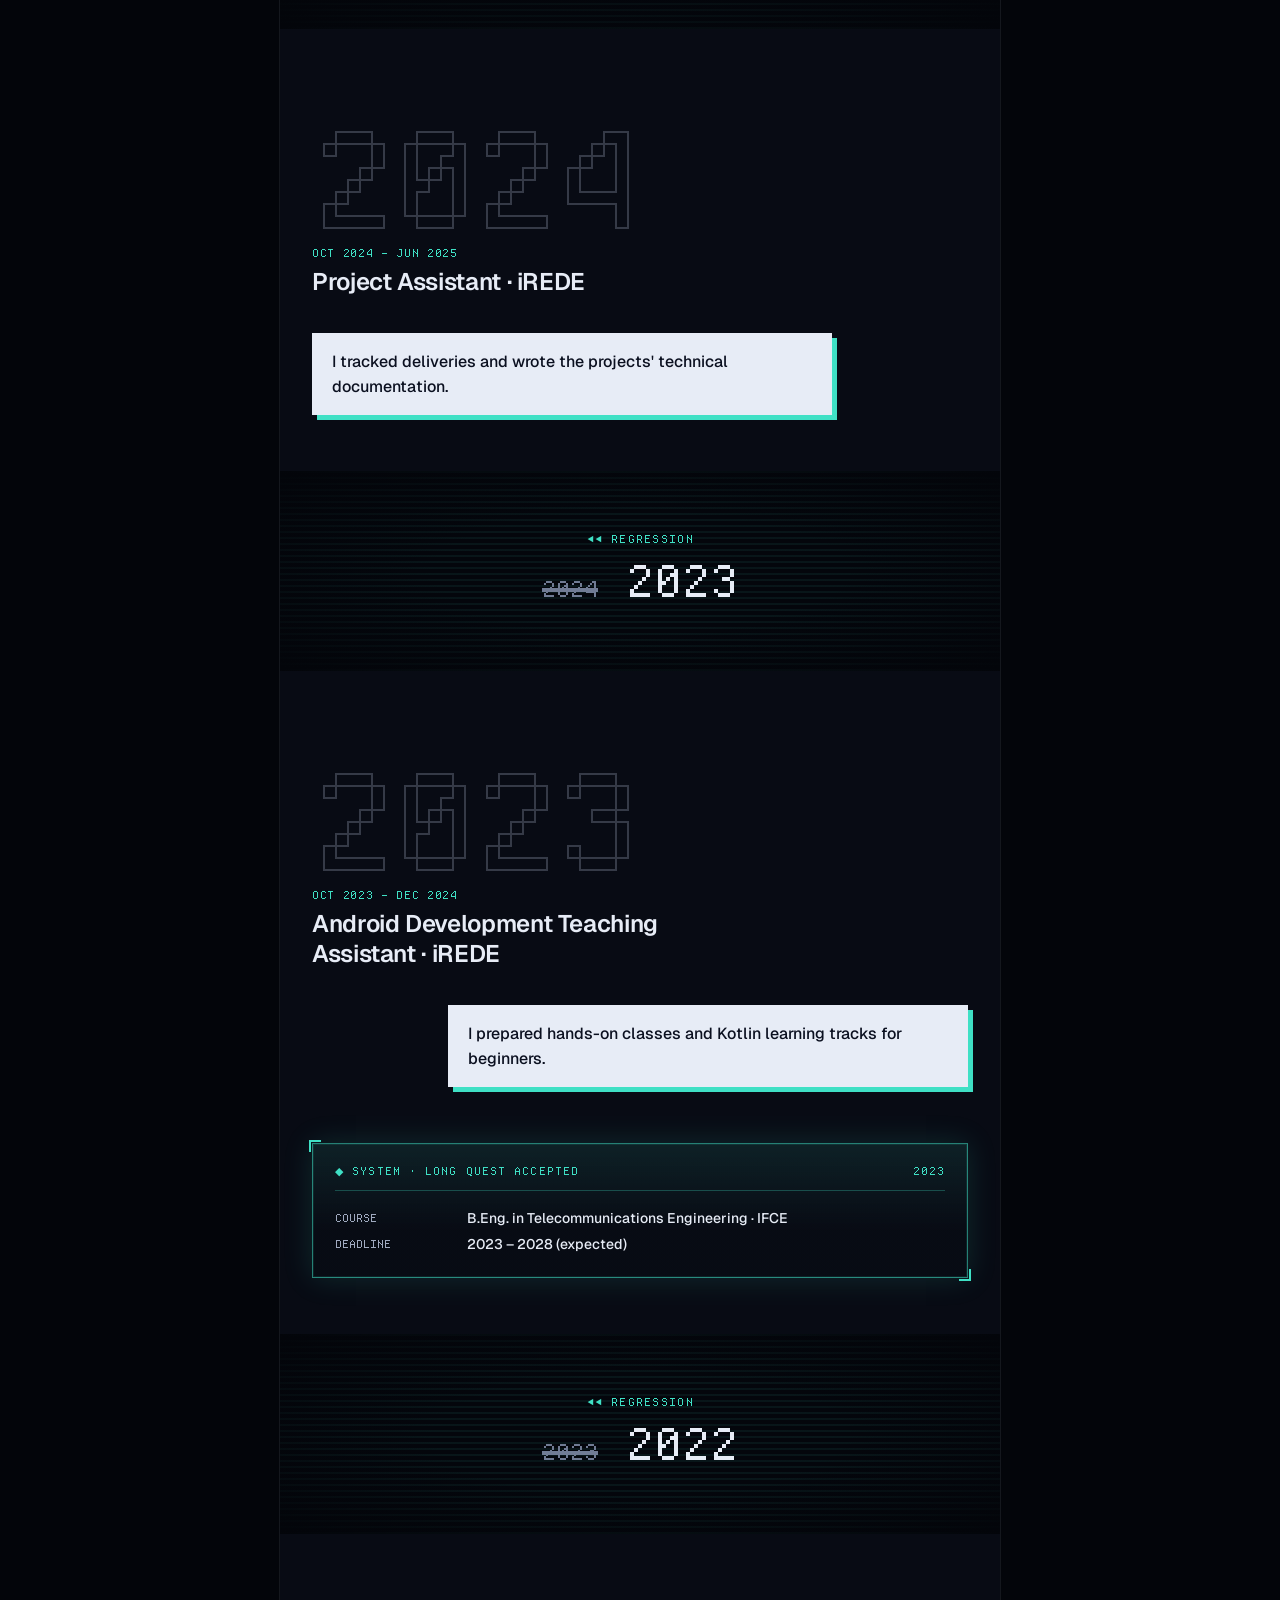
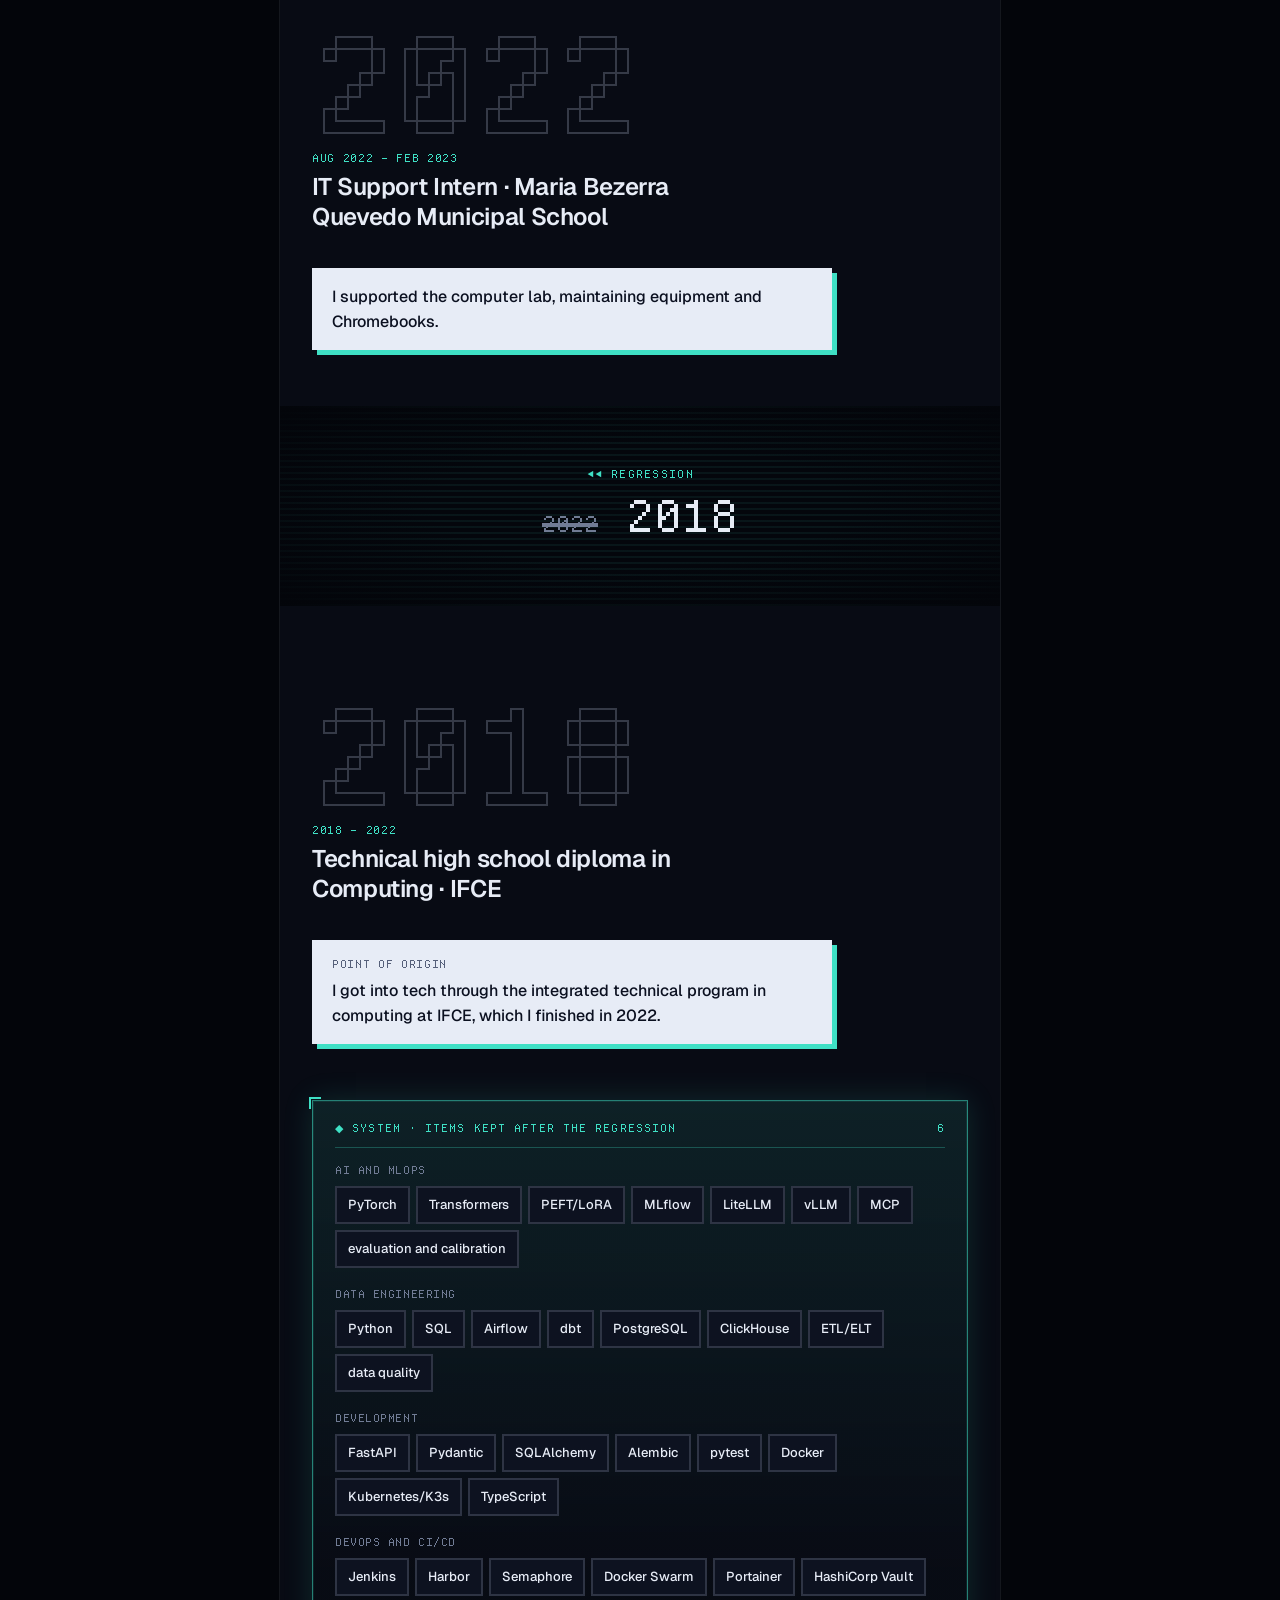
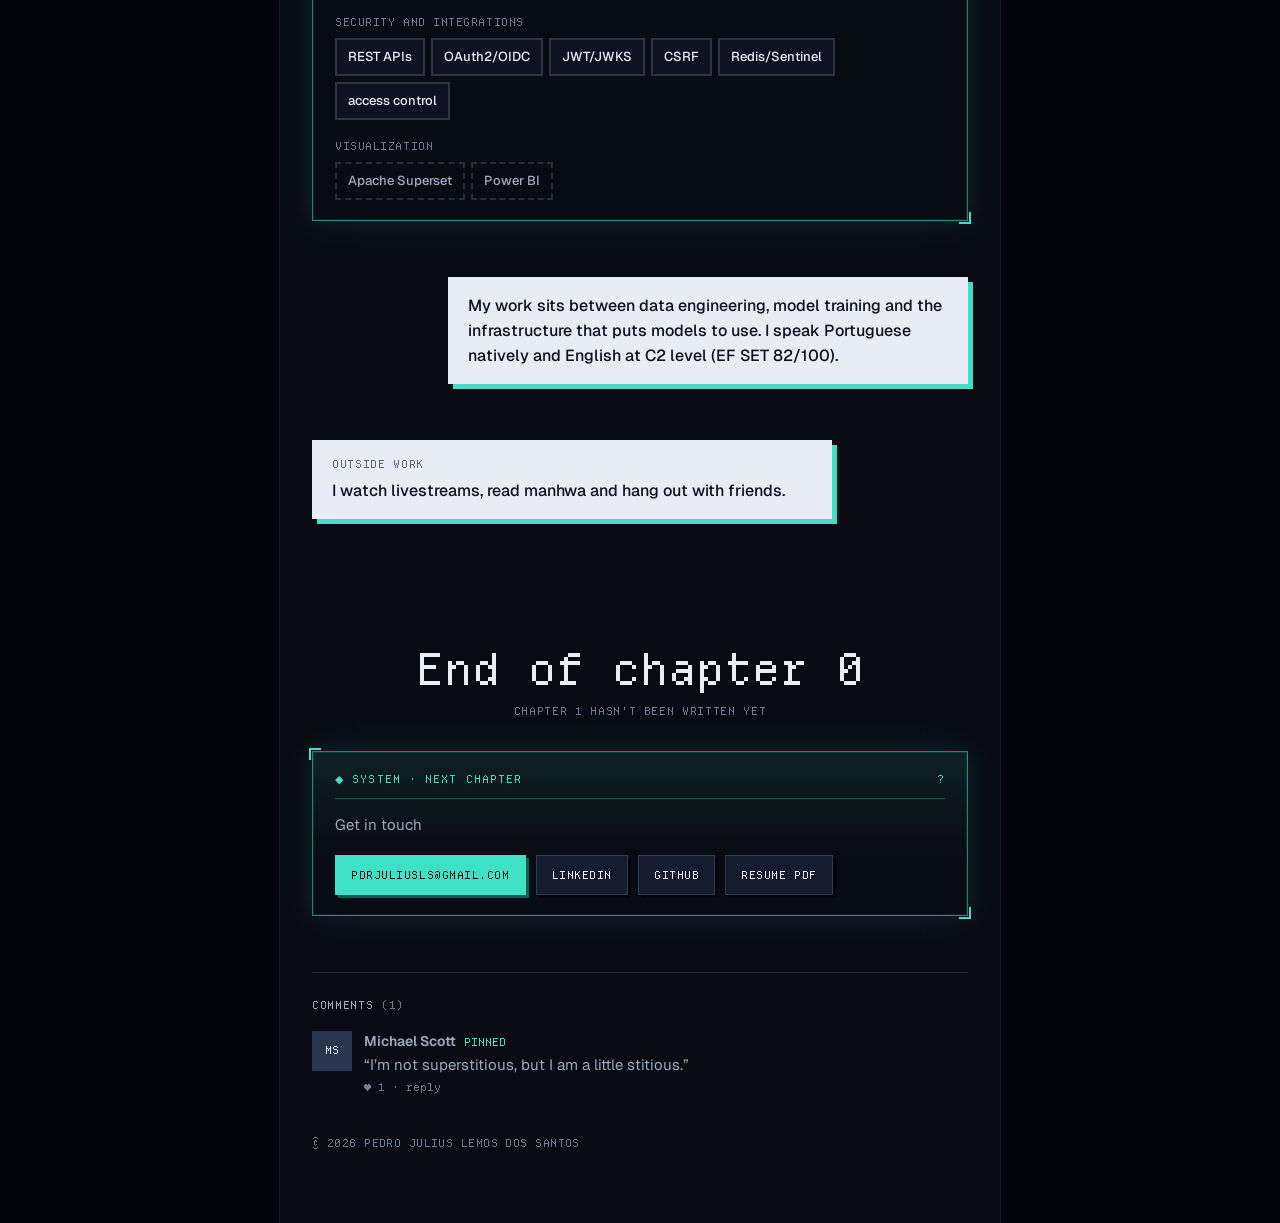
==== commit 779ff915: "Redesign: opção B (manhwa em regressão 2026→2018) com atalhos de contato e habilidades; versão em in" ====
--- a/en/index.html
+++ b/en/index.html
@@ -9,6 +9,7 @@
 <meta property="og:description" content="I train, evaluate and deploy AI solutions to production.">
 <meta property="og:url" content="https://pedrojulius.tech/en/">
 <meta property="og:locale" content="en_US">
+<meta name="theme-color" content="#03050a">
 <link rel="canonical" href="https://pedrojulius.tech/en/">
 <link rel="alternate" hreflang="pt-BR" href="https://pedrojulius.tech/">
 <link rel="alternate" hreflang="en" href="https://pedrojulius.tech/en/">
@@ -17,198 +18,26 @@
 <link rel="preconnect" href="https://fonts.googleapis.com">
 <link rel="preconnect" href="https://fonts.gstatic.com" crossorigin>
 <link rel="stylesheet" href="https://fonts.googleapis.com/css2?family=Geist:wght@400;500;600&family=Geist+Mono:wght@400;500&display=swap">
-<link rel="stylesheet" href="../style.css">
-<!-- Visual design revised with the unslop method by Damir Sokolovsky (@heydamir), CC BY 4.0 -->
+<link rel="stylesheet" href="../base.css">
+<link rel="stylesheet" href="../manhwa.css">
+<link rel="icon" href="data:,">
+<!-- Visual revisado com o método unslop de Damir Sokolovsky (@heydamir), CC BY 4.0 -->
 </head>
 <body>
-<header class="top">
-  <div class="top-in">
-    <a class="logo" href="#home">Pedro Julius</a>
-    <div class="top-r">
-      <nav class="nav" aria-label="Main">
-        <a href="#about">About</a>
-        <a href="#projects">Projects</a>
-        <a href="#experience">Experience</a>
-        <a class="nav-btn" href="#contact">Contact</a>
-      </nav>
-      <div class="lang" role="group" aria-label="Language">
-        <a href="../" hreflang="pt-BR" lang="pt-BR" data-lang="pt" title="Ler em português">PT</a>
-        <a href="./" aria-current="page" data-lang="en">EN</a>
-      </div>
-      <details class="menu">
-        <summary aria-label="Open menu">
-          <svg class="i" viewBox="0 0 24 24" aria-hidden="true"><path d="M4 7h16M4 12h16M4 17h16"/></svg>
-        </summary>
-        <div class="menu-panel">
-          <a href="#about">About</a>
-          <a href="#projects">Projects</a>
-          <a href="#experience">Experience</a>
-          <a href="#contact">Contact</a>
-        </div>
-      </details>
-    </div>
-  </div>
+<header class="tb">
+  <span><b>Pedro Julius</b> <span class="hide">· ep. 0</span></span>
+  <span class="r">
+    <span class="lg" role="group" aria-label="Language"><a href="../" hreflang="pt-BR" lang="pt-BR" data-lang="pt" title="Ler em português">PT</a> · <a href="./" aria-current="page" data-lang="en">EN</a></span>
+  </span>
 </header>
-
-<main id="home">
-<section class="hero">
-  <div class="hero-text">
-    <p class="meta px">continue · save 01</p>
-    <h1>Pedro Julius<span class="role">AI Engineer</span></h1>
-    <p class="lead">I train, evaluate and deploy AI solutions to production</p>
-    <div class="cta">
-      <a class="btn primary" href="#projects">See projects</a>
-      <a class="btn" href="../Pedro-Julius-CV-EN.pdf" download>
-        <svg class="i" viewBox="0 0 24 24" aria-hidden="true"><path d="M12 4v11M7 10l5 5 5-5M5 20h14"/></svg>
-        Resume (PDF)
-      </a>
-    </div>
-  </div>
-
-  <figure class="eval save" aria-label="Sketch of checkpoint evaluation, no real data">
-    <div class="eval-head px"><span>save 01 · checkpoints</span><span class="note">sketch, no real data</span></div>
-    <svg viewBox="0 0 560 288" role="img" aria-label="Sketch of checkpoint evaluation, no real data" shape-rendering="crispEdges">
-      <text x="24" y="16">validation accuracy</text>
-      <path class="gl" d="M24 72H536M24 136H536M24 200H536"/>
-      <path class="ax" d="M24 256H536"/>
-      <path class="base" d="M24 176H536"/>
-      <path class="pick-l" d="M424 92V256"/>
-      <path class="ft" d="M24 248H56V236H88V216H120V196H152V172H184V152H216V136H248V120H280V108H312V98H344V90H376V84H408V80H440V84H472V88H504V96H536V100H568"/>
-      <rect class="sp" x="131" y="191" width="10" height="10"/><rect class="sp" x="227" y="131" width="10" height="10"/><rect class="sp" x="323" y="93" width="10" height="10"/><rect class="sp pick" x="419" y="75" width="10" height="10"/><rect class="sp" x="515" y="91" width="10" height="10"/>
-      <text class="cur" x="424" y="62" text-anchor="middle">▼</text>
-      <text class="tick" x="136" y="276" text-anchor="middle">step-0400</text><text class="tick alt" x="232" y="276" text-anchor="middle">step-0800</text><text class="tick" x="328" y="276" text-anchor="middle">step-1200</text><text class="tick pick-t" x="424" y="276" text-anchor="middle">step-1600</text><text class="tick alt" x="520" y="276" text-anchor="middle">step-2000</text>
-    </svg>
-    <ul class="legend px">
-      <li><i class="sw"></i>fine-tuned</li>
-      <li><i class="sw base"></i>base model</li>
-      <li><i class="ck"></i>selected save</li>
-    </ul>
-    <dl class="hud px"><div><dt>Class</dt><dd>AI Engineer</dd></div><div><dt>Base</dt><dd>Fortaleza, BR</dd></div><div><dt>Luck</dt><dd>low</dd></div></dl>
-  </figure>
-</section>
-
-<section id="about" class="split">
-  <div class="sec-h"><p class="step px"><i class="ck"></i>world 1-1</p><h2>About</h2></div>
-  <div>
-    <p>I'm Pedro Julius, based in Fortaleza, Brazil. Since July 2025 I've worked on data and AI as a contractor at the IT department of the Civil Police of Ceará.</p>
-    <p>I got into tech through the integrated technical program in computing at IFCE, which I finished in 2022. After that I did IT support in a public school's computer lab, prepared hands-on Android and Kotlin lessons for beginners, and wrote technical documentation for projects at iREDE. I'm now studying Telecommunications Engineering at IFCE, expected to finish in 2028.</p>
-    <p>My work sits between data engineering, model training and the infrastructure that puts models to use. I speak Portuguese natively and English at C2 level (EF SET 82/100).</p>
-    <p>Outside work I watch livestreams, read manhwa and hang out with friends.</p>
-    <dl class="skills">
-      <div><dt>AI and MLOps</dt><dd>PyTorch, Transformers, PEFT/LoRA, MLflow, LiteLLM, vLLM, MCP, evaluation and calibration</dd></div>
-      <div><dt>Data engineering</dt><dd>Python, SQL, Airflow, dbt, PostgreSQL, ClickHouse, ETL/ELT, data quality</dd></div>
-      <div><dt>Development</dt><dd>FastAPI, Pydantic, SQLAlchemy, Alembic, pytest, Docker, Kubernetes/K3s, TypeScript</dd></div>
-      <div><dt>DevOps and CI/CD</dt><dd>Jenkins, Harbor, Semaphore, Docker Swarm, Portainer, HashiCorp Vault</dd></div>
-      <div><dt>Security and integrations</dt><dd>REST APIs, OAuth2/OIDC, JWT/JWKS, CSRF, Redis/Sentinel, access control</dd></div>
-      <div><dt>Visualization</dt><dd>Apache Superset, Power BI</dd></div>
-    </dl>
-  </div>
-</section>
-
-<section id="projects">
-  <div class="sec-h"><p class="step px"><i class="ck"></i>world 1-2</p><h2>Projects</h2></div>
-  <div class="grid">
-    <article class="card lead-card">
-      <p class="px kind">ai / mlops</p>
-      <h3>Fine-tuning and evaluating decision models</h3>
-      <p class="desc">I built the LoRA fine-tuning pipeline for a model that sorts records into four categories. I group the splits by record, so the same case can't show up in both training and test. Training runs as a GPU Job on Kubernetes with checkpoints and resume, and MLflow stores parameters and metrics. I pick the checkpoint by its severe-error limit, and at export I compare training outputs with serving outputs before I release the version.</p>
-      <p class="mono stack">PyTorch · Transformers · PEFT · MLflow · K3s</p>
-    <ol class="ckpts"><li><i class="ck"></i><span>Split by record</span></li><li><i class="ck"></i><span>LoRA fine-tuning</span></li><li><i class="ck"></i><span>Independent evaluation</span></li><li><i class="ck"></i><span>Blind human review</span></li><li><i class="ck"></i><span>Training × serving parity</span></li></ol>
-    </article>
-    <article class="card c7">
-      <p class="px kind">ai / integration</p>
-      <h3>MCP analytics assistant in Apache Superset</h3>
-      <ol class="flow px"><li>dashboard</li><li>MCP Client</li><li>MCP Host</li><li>tools</li></ol>
-      <p>I wrote the Python MCP Host and Client that connect an assistant to Superset. The server checks JWT/JWKS tokens, scopes and the tool catalog. The chat opens inside the dashboard with CSRF protection, and each user and browser tab gets its own session and nonce in Redis/Sentinel.</p>
-      <p class="mono stack">Python · MCP · Superset · Redis · Jenkins</p>
-    </article>
-    <article class="card c5">
-      <p class="px kind">ai / human evaluation</p>
-      <h3>Human review platform for AI answers</h3>
-      <ol class="flow px"><li>queue</li><li>blind review</li><li>rationale</li><li>metrics</li></ol>
-      <p>Analysts review answers without knowing whether a model or another analyst wrote them. The platform has a work queue, a written reason for each decision and a history of every review. Dashboards show agreement, severe errors, coverage and confidence. Login uses Argon2id and locks after repeated failed attempts.</p>
-      <p class="mono stack">FastAPI · SQLAlchemy · PostgreSQL · Alembic</p>
-    </article>
-    <article class="card c5">
-      <p class="px kind">ai / conversation</p>
-      <h3>Assistant for filing police reports</h3>
-      <ol class="flow px"><li>report</li><li>rules engine</li><li>LLM</li><li>narrative</li></ol>
-      <p>A rules engine checks what the report still lacks and whether the case can be filed online. An LLM picks the next question and drafts the narrative, and the engine rejects facts the citizen didn't state. If the report points to immediate danger, the assistant tells the person to call 190, the police emergency line. On every commit, simulated citizens talk to the assistant and an evaluator compares the result with an answer key.</p>
-      <p class="mono stack">FastAPI · LLM · LiteLLM · pytest</p>
-    </article>
-    <article class="card c7">
-      <p class="px kind">data / pipelines</p>
-      <h3>Airflow and dbt pipelines in production</h3>
-      <ol class="flow px"><li>source</li><li>Airflow</li><li>dbt</li><li>target</li></ol>
-      <p>I maintain DAGs that replicate and publish data between databases in dependency order, with incremental capture, backfill of missing keys and parent rows written before child rows. I also extract metrics from semi-structured PDFs and compare the two sources month by month in Superset.</p>
-      <p class="mono stack">Airflow · dbt · PostgreSQL · ClickHouse · Superset</p>
-    </article>
-    <article class="card c5">
-      <p class="px kind">devops / ci-cd</p>
-      <h3>Continuous delivery on an existing pipeline</h3>
-      <ol class="flow px"><li>Jenkins</li><li>Harbor</li><li>Semaphore</li><li>Docker Swarm</li></ol>
-      <p>I ship my services through the CI/CD pipeline the team already runs. Jenkins builds and tests the image, Harbor stores the versions, Semaphore deploys to Docker Swarm and Portainer shows the state of each service. Secrets live in Vault, migrations run before the app and a health check verifies each rollout.</p>
-      <p class="mono stack">Jenkins · Harbor · Semaphore · Docker Swarm · Portainer · Vault</p>
-    </article>
-    <article class="card c7">
-      <p class="px kind">ai / fork of an open source project</p>
-      <h3>Chat Infinito, a fork of UniiChat</h3>
-      <ol class="flow px"><li>chat</li><li>summaries</li><li>tree</li><li>exact search</li></ol>
-      <p>UniiChat, by Victor Taelin, is a chat that never ends: it keeps the whole conversation in a tree of summaries and reopens old parts when it needs them. In my fork I replaced API keys with Claude and ChatGPT subscriptions, calling the official <code>claude</code> and <code>codex</code> clients. Codex writes the summaries in batches, and when one plan hits its limit another model takes over. I added exact search over the history, a rule that keeps links and numbers in the summaries and live subscription usage on screen.</p>
-      <p class="mono stack">TypeScript · Bun · Claude Code · Codex CLI · MCP</p>
-      <a class="link" href="https://github.com/VictorTaelin/uniichat" target="_blank" rel="noopener">Original UniiChat on GitHub
-        <svg class="i" viewBox="0 0 24 24" aria-hidden="true"><path d="M7 17 17 7M8 7h9v9"/></svg></a>
-    </article>
-    <article class="card c12">
-      <p class="px kind">side project / game</p>
-      <h3>PokeIdle Hub</h3>
-      <ol class="flow px"><li>login</li><li>WebSocket</li><li>dashboard</li><li>alerts</li></ol>
-      <p>I like PokeIdle, so I built a dashboard to keep track of my game accounts. Each account runs over a WebSocket connection with no browser open, and Chrome only shows up for login. The local dashboard shows level, XP, gold and kills per hour, plus a log of what matters: shinies, rare drops, a fainted team. For friends who don't code, I packed it all into a Windows installer.</p>
-      <p class="mono stack">Node.js · WebSocket · Discord webhook</p>
-    </article>
-  </div>
-</section>
-
-<section id="experience" class="split">
-  <div class="sec-h"><p class="step px"><i class="ck"></i>world 1-3</p><h2>Experience</h2></div>
-  <div>
-    <ol class="timeline">
-      <li><span class="mono when">Jul 2025 – now</span><div><h3>Data Analyst · Civil Police of Ceará (IT department)</h3><p>Contractor. I maintain Airflow DAGs and dbt models in production, connect MCP assistants to Superset, and train, evaluate and run human review on AI models.</p></div></li>
-      <li><span class="mono when">Oct 2024 – Jun 2025</span><div><h3>Project Assistant · iREDE</h3><p>I tracked deliveries and wrote the projects' technical documentation.</p></div></li>
-      <li><span class="mono when">Oct 2023 – Dec 2024</span><div><h3>Android Development Teaching Assistant · iREDE</h3><p>I prepared hands-on classes and Kotlin learning tracks for beginners.</p></div></li>
-      <li><span class="mono when">Aug 2022 – Feb 2023</span><div><h3>IT Support Intern · Maria Bezerra Quevedo Municipal School</h3><p>I supported the computer lab, maintaining equipment and Chromebooks.</p></div></li>
-    </ol>
-    <h3 class="sub">Education</h3>
-    <ol class="timeline">
-      <li><span class="mono when">2023 – 2028 (exp.)</span><div><h3>B.Eng. in Telecommunications Engineering · IFCE</h3></div></li>
-      <li><span class="mono when">2018 – 2022</span><div><h3>Technical high school diploma in Computing · IFCE</h3></div></li>
-    </ol>
-    <p class="langs">Portuguese (native) · English C2 (EF SET 82/100)</p>
-  </div>
-</section>
-
-<section id="contact" class="contact">
-  <div>
-    <div class="sec-h"><p class="step px"><i class="ck"></i>world 1-4</p><h2>Contact</h2></div>
-    <p>Write to me if you want to talk about applied AI, MLOps or data engineering.</p>
-  </div>
-  <div class="cta">
-    <a class="btn primary" href="mailto:pdrjuliusls@gmail.com">pdrjuliusls@gmail.com</a>
-    <a class="btn" href="https://linkedin.com/in/pedro-julius" target="_blank" rel="noopener">LinkedIn</a>
-    <a class="link" href="https://github.com/pjuliusl" target="_blank" rel="noopener">GitHub
-      <svg class="i" viewBox="0 0 24 24" aria-hidden="true"><path d="M7 17 17 7M8 7h9v9"/></svg></a>
-  </div>
-</section>
+<aside class="rail" aria-hidden="true"><p class="k">year</p><p class="y" id="y">2026</p><div class="tr"><i id="tp"></i></div><p class="k st" id="st">present</p></aside>
+<nav class="qk" aria-label="Shortcuts"><button type="button" data-abre="jc"><b>[!]</b> contact</button><button type="button" data-abre="jh"><b>[◆]</b> skills</button></nav>
+<main class="strip" id="strip">
+<noscript><div class="nojs"><h1>Pedro Julius</h1><p>AI Engineer · Fortaleza, Brazil. I train, evaluate and deploy AI solutions to production.</p><p><a href="mailto:pdrjuliusls@gmail.com">pdrjuliusls@gmail.com</a> · <a href="https://linkedin.com/in/pedro-julius">LinkedIn</a> · <a href="https://github.com/pjuliusl">GitHub</a> · <a href="../Pedro-Julius-CV-EN.pdf">Resume PDF</a></p></div></noscript>
 </main>
-<footer><span>© 2026 Pedro Julius Lemos dos Santos</span><span class="quote">“I’m not superstitious, but I am a little stitious.” <span class="who">Michael Scott</span></span></footer>
-<script>
-  document.querySelectorAll('.menu-panel a').forEach(a => a.addEventListener('click', () => a.closest('details').removeAttribute('open')));
-  document.querySelectorAll('.lang a').forEach(a => a.addEventListener('click', () => { try { localStorage.setItem('lang', a.dataset.lang) } catch (e) {} }));
-  const rm = matchMedia('(prefers-reduced-motion: reduce)').matches;
-  if (!rm && 'IntersectionObserver' in window) {
-    const io = new IntersectionObserver(es => es.forEach(e => { if (e.isIntersecting) { e.target.classList.add('in'); io.unobserve(e.target) } }), { rootMargin: '0px 0px -10% 0px' });
-    document.querySelectorAll('.sec-h').forEach(h => { h.classList.add('rv'); io.observe(h) });
-  }
-</script>
+<dialog class="sys" id="jc" aria-labelledby="jc-t"></dialog>
+<dialog class="sys" id="jh" aria-labelledby="jh-t"></dialog>
+<script src="../data/en.js"></script>
+<script src="../manhwa.js"></script>
 </body>
 </html>
--- a/base.css
+++ b/base.css
@@ -0,0 +1,62 @@
+/* Base: fonte Departure Mono (SIL OFL 1.1, fonts/DepartureMono-OFL.txt) e paleta noite azul / jade */
+@font-face{font-family:"Departure Mono";src:url("fonts/DepartureMono-Regular.woff2") format("woff2");font-display:swap}
+:root{
+  --deep:#05070d;--bg:#080b14;--card:#0d1220;--raised:#151c2e;
+  --line:rgba(214,226,255,.08);--line2:rgba(214,226,255,.16);
+  --t1:#e7ecf6;--t2:#a0aac0;--t3:#717c95;
+  --ac:#3fe0c5;--ac-ink:#03140f;--ac-dim:rgba(63,224,197,.14);--ac-sh:#0b5e52;
+  --ease:cubic-bezier(.22,1,.36,1);
+  --sans:"Geist",system-ui,-apple-system,"Segoe UI",Roboto,sans-serif;
+  --mono:"Geist Mono",ui-monospace,SFMono-Regular,Menlo,monospace;
+  --px:"Departure Mono","Geist Mono",ui-monospace,monospace;
+}
+*{box-sizing:border-box;margin:0;padding:0}
+body{background:var(--bg);color:var(--t1);font:400 15px/24px var(--sans);-webkit-font-smoothing:antialiased}
+a{color:inherit}
+:focus-visible{outline:2px solid var(--ac);outline-offset:2px}
+code{font-family:var(--mono);font-size:.9em;padding:1px 4px;border-radius:3px;background:var(--raised)}
+
+.btn{display:inline-flex;align-items:center;gap:8px;height:40px;padding:0 16px;font:11px/16px var(--px);text-transform:uppercase;letter-spacing:.05em;text-decoration:none;color:var(--ac-ink);background:var(--ac);box-shadow:3px 3px 0 var(--ac-sh);transition:transform .1s,box-shadow .1s}
+.btn:hover{transform:translate(-1px,-1px);box-shadow:4px 4px 0 var(--ac-sh)}
+.btn:active{transform:translate(2px,2px);box-shadow:1px 1px 0 var(--ac-sh)}
+.btn.g{color:var(--t1);background:var(--raised);box-shadow:3px 3px 0 #02040a,inset 0 0 0 1px var(--line2)}
+.btn.g:hover{box-shadow:4px 4px 0 #02040a,inset 0 0 0 1px var(--t3)}
+
+.bars{display:inline-flex;gap:3px}
+.bars i{width:12px;height:12px;background:var(--raised)}
+.bars i.on{background:var(--ac)}
+
+.flow{list-style:none;display:flex;flex-wrap:wrap;gap:8px 22px;margin:20px 0;font:11px/16px var(--px)}
+.flow li{position:relative;padding:6px 10px;border:1px solid var(--line2);color:var(--t2)}
+.flow li:not(:last-child)::after{content:"";position:absolute;right:-17px;top:50%;width:12px;height:2px;margin-top:-1px;background:var(--ac)}
+.stack{font:12px/18px var(--mono);color:var(--t3)}
+
+.chart{margin-top:22px;border:1px solid var(--line2);padding:14px 14px 10px;background:var(--deep)}
+.chart svg{display:block;width:100%;height:auto}
+.chart path{fill:none}
+.chart text{fill:var(--t3);font:11px var(--px)}
+.chart .gl{stroke:var(--line)}
+.chart .ax{stroke:var(--line2)}
+.chart .base{stroke:var(--t3);stroke-dasharray:4 4}
+.chart .pick-l{stroke:var(--ac);stroke-dasharray:2 4;opacity:.6}
+.chart .ft{stroke:var(--ac);stroke-width:3}
+.chart .sp{fill:var(--deep);stroke:var(--ac);stroke-width:2}
+.chart .sp.pick,.chart .cur,.chart .pick-t{fill:var(--ac)}
+.chart figcaption{display:flex;flex-wrap:wrap;justify-content:space-between;gap:4px 12px;margin-top:8px;font:11px/16px var(--px);color:var(--t3);text-transform:uppercase}
+
+.obj{list-style:none;display:grid;gap:6px;margin-top:18px}
+.obj li{display:flex;gap:10px;align-items:center;font-size:14px;line-height:20px;color:var(--t2)}
+.obj li i{flex:none;width:12px;height:12px;background:var(--ac);box-shadow:inset 0 0 0 3px var(--deep),0 0 0 1px var(--ac)}
+
+.bag+.bag{margin-top:18px}
+.bag .k{font:11px/16px var(--px);color:var(--t3);text-transform:uppercase;letter-spacing:.05em;margin-bottom:8px}
+.slots{display:flex;flex-wrap:wrap;gap:6px}
+.slots span{padding:8px 11px;border:2px solid var(--line2);background:var(--card);font:500 13px/18px var(--sans);color:var(--t1)}
+.bag.dim .slots span{color:var(--t2);border-style:dashed;background:none}
+
+.lk{font:11px/16px var(--px);color:var(--ac);text-transform:uppercase;letter-spacing:.05em;text-decoration:none}
+.lk:hover{text-decoration:underline}
+.sr{position:absolute;width:1px;height:1px;overflow:hidden;clip:rect(0 0 0 0);white-space:nowrap}
+@keyframes in{from{opacity:0;transform:translateY(6px)}}
+@keyframes blink{50%{opacity:0}}
+@media (prefers-reduced-motion:reduce){*,*::before,*::after{animation:none!important;transition:none!important;scroll-behavior:auto!important}}
--- a/manhwa.css
+++ b/manhwa.css
@@ -0,0 +1,138 @@
+/* Um capítulo de manhwa lido de cima para baixo, voltando no tempo. */
+body{background:#03050a}
+.tb{position:fixed;top:0;left:50%;transform:translateX(-50%);width:min(100%,720px);z-index:6;display:flex;justify-content:space-between;align-items:center;padding:14px 24px 22px;font:11px/16px var(--px);text-transform:uppercase;letter-spacing:.04em;color:var(--t2);background:linear-gradient(rgba(3,5,10,.9),rgba(3,5,10,0))}
+.tb b{color:var(--t1);font-weight:400}
+.tb .r{display:flex;align-items:center;gap:14px}
+.tb .on{color:var(--ac)}.tb .off{color:var(--t3);cursor:help}
+
+.rail{position:fixed;top:50%;left:calc(50% + 392px);transform:translateY(-50%);z-index:5;font-family:var(--px);color:var(--t3);pointer-events:none}
+.rail .k{font-size:11px;line-height:16px;text-transform:uppercase;letter-spacing:.06em}
+.rail .y{font-size:44px;line-height:44px;color:var(--t1);margin:6px 0 14px}
+.rail .tr{position:relative;width:2px;height:180px;background:var(--line2);margin-bottom:14px}
+.rail .tr i{position:absolute;left:-3px;top:0;width:8px;height:8px;background:var(--ac)}
+.rail .st{color:var(--ac)}
+
+.strip{max-width:720px;margin:0 auto;padding-bottom:72px;background:var(--bg);box-shadow:0 0 0 1px var(--line)}
+.pn{position:relative;margin:0 0 56px;overflow:hidden}
+
+.cover{height:min(100svh,920px);min-height:600px;background:linear-gradient(180deg,#060c22 0%,#0a1534 55%,#081028 100%)}
+.cover svg{position:absolute;inset:0;width:100%;height:100%}
+.cover .t{position:absolute;left:32px;right:32px;top:104px}
+.ep{font:11px/16px var(--px);color:var(--ac);text-transform:uppercase;letter-spacing:.1em}
+.cover h1{font:400 88px/80px var(--px);margin-top:18px;letter-spacing:-.01em;text-shadow:4px 4px 0 #03050a}
+.cover .sub{margin-top:20px;font:11px/16px var(--px);color:var(--t2);text-transform:uppercase;letter-spacing:.06em}
+.cover .hint{position:absolute;left:0;right:0;bottom:22px;text-align:center;font:11px/16px var(--px);color:var(--t1);text-transform:uppercase;letter-spacing:.06em}
+.cover .hint span{display:inline-block;padding:6px 10px;background:rgba(3,5,10,.7);animation:hop 1.2s steps(1) infinite}
+@keyframes hop{50%{transform:translateY(-3px)}}
+
+.cap{position:relative;max-width:520px;margin:0 72px 56px 32px;padding:16px 20px;background:#e7ecf6;color:#0b1020;font:500 16px/25px var(--sans);box-shadow:5px 5px 0 var(--ac)}
+.cap.r{margin:0 32px 56px auto}
+.cap.big{max-width:600px;font:600 24px/32px var(--sans);letter-spacing:-.015em}
+.cap .k{display:block;margin-bottom:6px;font:11px/16px var(--px);color:#56607a;text-transform:uppercase;letter-spacing:.06em}
+
+.sys{position:relative;margin:0 32px 56px;padding:18px 22px 20px;font:11px/18px var(--px);color:var(--t2);background:linear-gradient(180deg,rgba(63,224,197,.10),rgba(8,11,20,.94) 65%);border:1px solid rgba(63,224,197,.55);box-shadow:inset 0 0 0 1px rgba(63,224,197,.10),0 0 28px rgba(63,224,197,.15)}
+.sys::before,.sys::after{content:"";position:absolute;width:10px;height:10px;border:2px solid var(--ac)}
+.sys::before{left:-4px;top:-4px;border-right:0;border-bottom:0}
+.sys::after{right:-4px;bottom:-4px;border-left:0;border-top:0}
+.sys .h{display:flex;justify-content:space-between;gap:12px;padding-bottom:10px;margin-bottom:14px;border-bottom:1px solid rgba(63,224,197,.28);color:var(--ac);text-transform:uppercase;letter-spacing:.1em}
+.sys .row{display:grid;grid-template-columns:120px 1fr;gap:12px;align-items:center;padding:3px 0;text-transform:uppercase}
+.sys .row b{font:500 14px/20px var(--sans);color:var(--t1);text-transform:none}
+.sys .note{margin-top:14px;color:var(--t3)}
+.sys p.tx{font:15px/24px var(--sans);color:var(--t2)}
+.sys .acts{display:flex;flex-wrap:wrap;gap:10px;margin-top:18px}
+
+.yr{padding:40px 32px 0;margin:0 0 36px}
+.yr .n{font:400 132px/110px var(--px);color:transparent;-webkit-text-stroke:2px rgba(214,226,255,.22);letter-spacing:-.02em;user-select:none}
+.yr .w{margin-top:10px;font:11px/16px var(--px);color:var(--ac);text-transform:uppercase;letter-spacing:.06em}
+.yr h2{font:600 24px/30px var(--sans);letter-spacing:-.015em;margin-top:6px;max-width:28ch}
+
+.proj{margin:0 72px 56px 32px;padding:26px 28px 28px;background:var(--card);border:2px solid var(--line2)}
+.proj.r{margin:0 32px 56px 72px}
+.proj.wide{margin:0 0 56px;border-left:0;border-right:0;padding:32px}
+.proj.extra{border-style:dashed}
+.proj .ph{display:flex;justify-content:space-between;gap:12px;font:11px/16px var(--px);color:var(--ac);text-transform:uppercase;letter-spacing:.06em}
+.proj .ph span+span{color:var(--t3)}
+.proj h3{font:600 24px/30px var(--sans);letter-spacing:-.015em;margin-top:12px;max-width:28ch}
+.proj p{color:var(--t2);margin-top:12px}
+.proj .stack{margin-top:14px}
+.proj .lk{display:inline-block;margin-top:14px}
+
+.rg{height:min(70vh,560px);display:grid;place-items:center;text-align:center;background:#04060c;margin:0 0 56px}
+.rg::before{content:"";position:absolute;inset:0;background:repeating-linear-gradient(0deg,rgba(63,224,197,.07) 0 2px,transparent 2px 6px);animation:scan 2.4s linear infinite}
+.rg::after{content:"";position:absolute;inset:0;background:radial-gradient(ellipse at center,transparent 40%,#03050a 100%)}
+.rg .in{position:relative;z-index:1}
+.rg .rw{font:22px/22px var(--px);color:var(--ac);letter-spacing:.12em;text-transform:uppercase}
+.rg .ys{font:400 66px/66px var(--px);margin-top:20px;display:flex;gap:28px;justify-content:center;align-items:baseline}
+.rg .ys s{color:var(--t3);text-decoration-thickness:4px;font-size:44px}
+.rg.sm{height:200px}
+.rg.sm .rw{font-size:11px;line-height:16px}
+.rg.sm .ys{font-size:44px;line-height:44px;margin-top:12px}
+.rg.sm .ys s{font-size:22px}
+@keyframes scan{to{background-position:0 60px}}
+.bub{position:absolute;z-index:2;right:44px;bottom:52px;background:#f4f6fb;color:#0b1020;font:600 16px/22px var(--sans);padding:12px 18px;border-radius:20px}
+.bub::after{content:"";position:absolute;left:26px;bottom:-10px;border:10px solid transparent;border-top-color:#f4f6fb;border-bottom:0}
+
+.end{text-align:center;padding:72px 32px 32px}
+.end .t{font:400 44px/44px var(--px)}
+.end .s{margin-top:12px;font:11px/16px var(--px);color:var(--t3);text-transform:uppercase;letter-spacing:.06em}
+
+.cm{margin:48px 32px 0;padding-top:24px;border-top:1px solid var(--line2)}
+.cm h2{font:11px/16px var(--px);color:var(--t2);text-transform:uppercase;letter-spacing:.06em}
+.cm h2 span{color:var(--t3)}
+.cm .c{display:grid;grid-template-columns:40px 1fr;gap:2px 12px;margin-top:18px}
+.cm .av{grid-row:span 3;width:40px;height:40px;display:grid;place-items:center;background:#2a3550;font:11px/11px var(--px);color:var(--t1)}
+.cm .nm{font:600 14px/20px var(--sans)}
+.cm .nm small{margin-left:8px;font:11px/16px var(--px);color:var(--ac);text-transform:uppercase}
+.cm p{color:var(--t2)}
+.cm .m{font:11px/16px var(--px);color:var(--t3)}
+
+/* Atalhos laterais: abrem uma janela de sistema por cima da página, sem rolar. */
+.qk{position:fixed;top:50%;right:calc(50% + 392px);transform:translateY(-50%);z-index:5;display:flex;flex-direction:column;gap:10px}
+.qk button{display:flex;align-items:center;gap:8px;padding:8px 12px;font:11px/16px var(--px);text-transform:uppercase;letter-spacing:.06em;color:var(--t1);background:rgba(3,5,10,.88);border:1px solid rgba(63,224,197,.55);cursor:pointer;box-shadow:3px 3px 0 rgba(63,224,197,.25)}
+.qk button b{color:var(--ac);font-weight:400}
+.qk button:hover,.qk button:focus-visible{background:rgba(63,224,197,.12);outline:0;box-shadow:3px 3px 0 var(--ac)}
+dialog.sys{position:fixed;inset:0;margin:auto;width:min(560px,calc(100% - 32px));max-height:calc(100svh - 64px);overflow:auto;color:var(--t2);padding:18px 22px 22px}
+dialog.sys::backdrop{background:rgba(3,5,10,.72)}
+dialog.sys[open]{animation:pop .3s steps(5)}
+@keyframes pop{from{transform:scaleY(.06)}}
+dialog.sys .x{background:none;border:0;padding:0 2px;font:inherit;color:var(--t2);cursor:pointer}
+dialog.sys .x:hover,dialog.sys .x:focus-visible{color:var(--ac);outline:0}
+
+.rv{opacity:0;transform:translateY(14px);transition:opacity .45s var(--ease),transform .45s var(--ease)}
+.sys.rv{transform:scaleY(.06);transform-origin:center;transition:opacity .2s,transform .3s steps(5)}
+.rv.in{opacity:1;transform:none}
+
+@media (max-width:1180px){
+  .rail{left:auto;right:12px;top:auto;bottom:12px;transform:none;padding:8px 12px;background:rgba(3,5,10,.88);border:1px solid var(--line2)}
+  .rail .y{font-size:22px;line-height:22px;margin:2px 0}
+  .rail .tr{display:none}
+  .qk{right:auto;left:12px;top:auto;bottom:12px;transform:none;gap:8px}
+}
+@media (prefers-reduced-motion:reduce){dialog.sys[open]{animation:none}}
+@media (max-width:720px){
+  .tb{padding:12px 16px 20px}
+  .tb .hide{display:none}
+  .cap,.cap.r,.sys,.proj,.proj.r{margin-left:16px;margin-right:16px}
+  .cap.r{margin-left:auto}
+  .cover{min-height:560px}
+  .cover .t{left:20px;right:20px;top:84px}
+  .cover h1{font-size:66px;line-height:60px}
+  .yr{padding:28px 16px 0}
+  .yr .n{font-size:88px;line-height:76px}
+  .proj,.proj.wide{padding:22px 20px}
+  .sys{padding:16px 18px}
+  .sys .row{grid-template-columns:92px 1fr}
+  .rg .ys{font-size:44px;line-height:44px}
+  .bub{right:20px;bottom:26px}
+  .cm{margin:40px 16px 0}
+}
+
+/* Troca de idioma no topo, rodapé e versão sem JavaScript */
+.tb .lg a{color:var(--t3);text-decoration:none}
+.tb .lg a:hover{color:var(--t1)}
+.tb .lg a[aria-current]{color:var(--ac)}
+.foot{margin:40px 32px 0;font:11px/16px var(--px);color:var(--t3);text-transform:uppercase;letter-spacing:.04em}
+.nojs{max-width:720px;margin:0 auto;padding:96px 24px;color:var(--t2)}
+.nojs h1{font:400 44px/44px var(--px);color:var(--t1);margin-bottom:16px}
+.nojs a{color:var(--ac)}
+@media (max-width:720px){.foot{margin:32px 16px 0}}
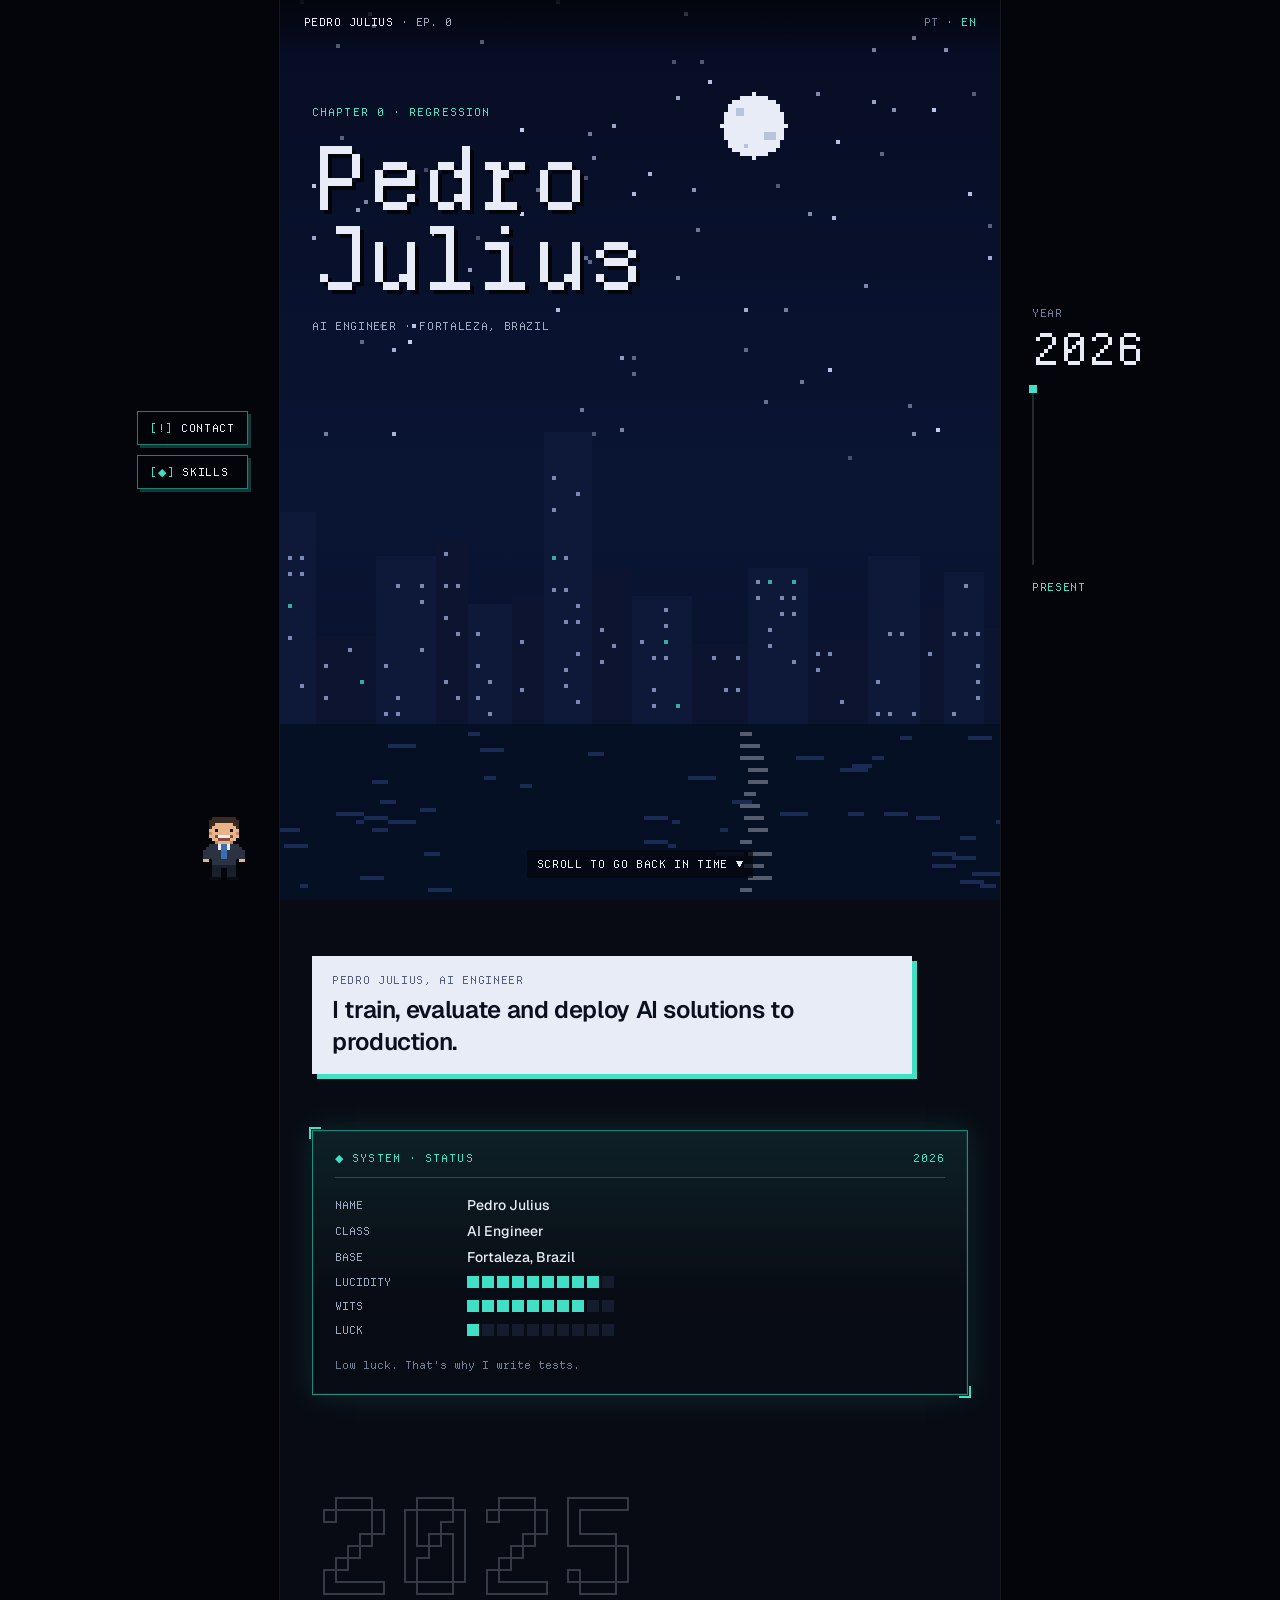
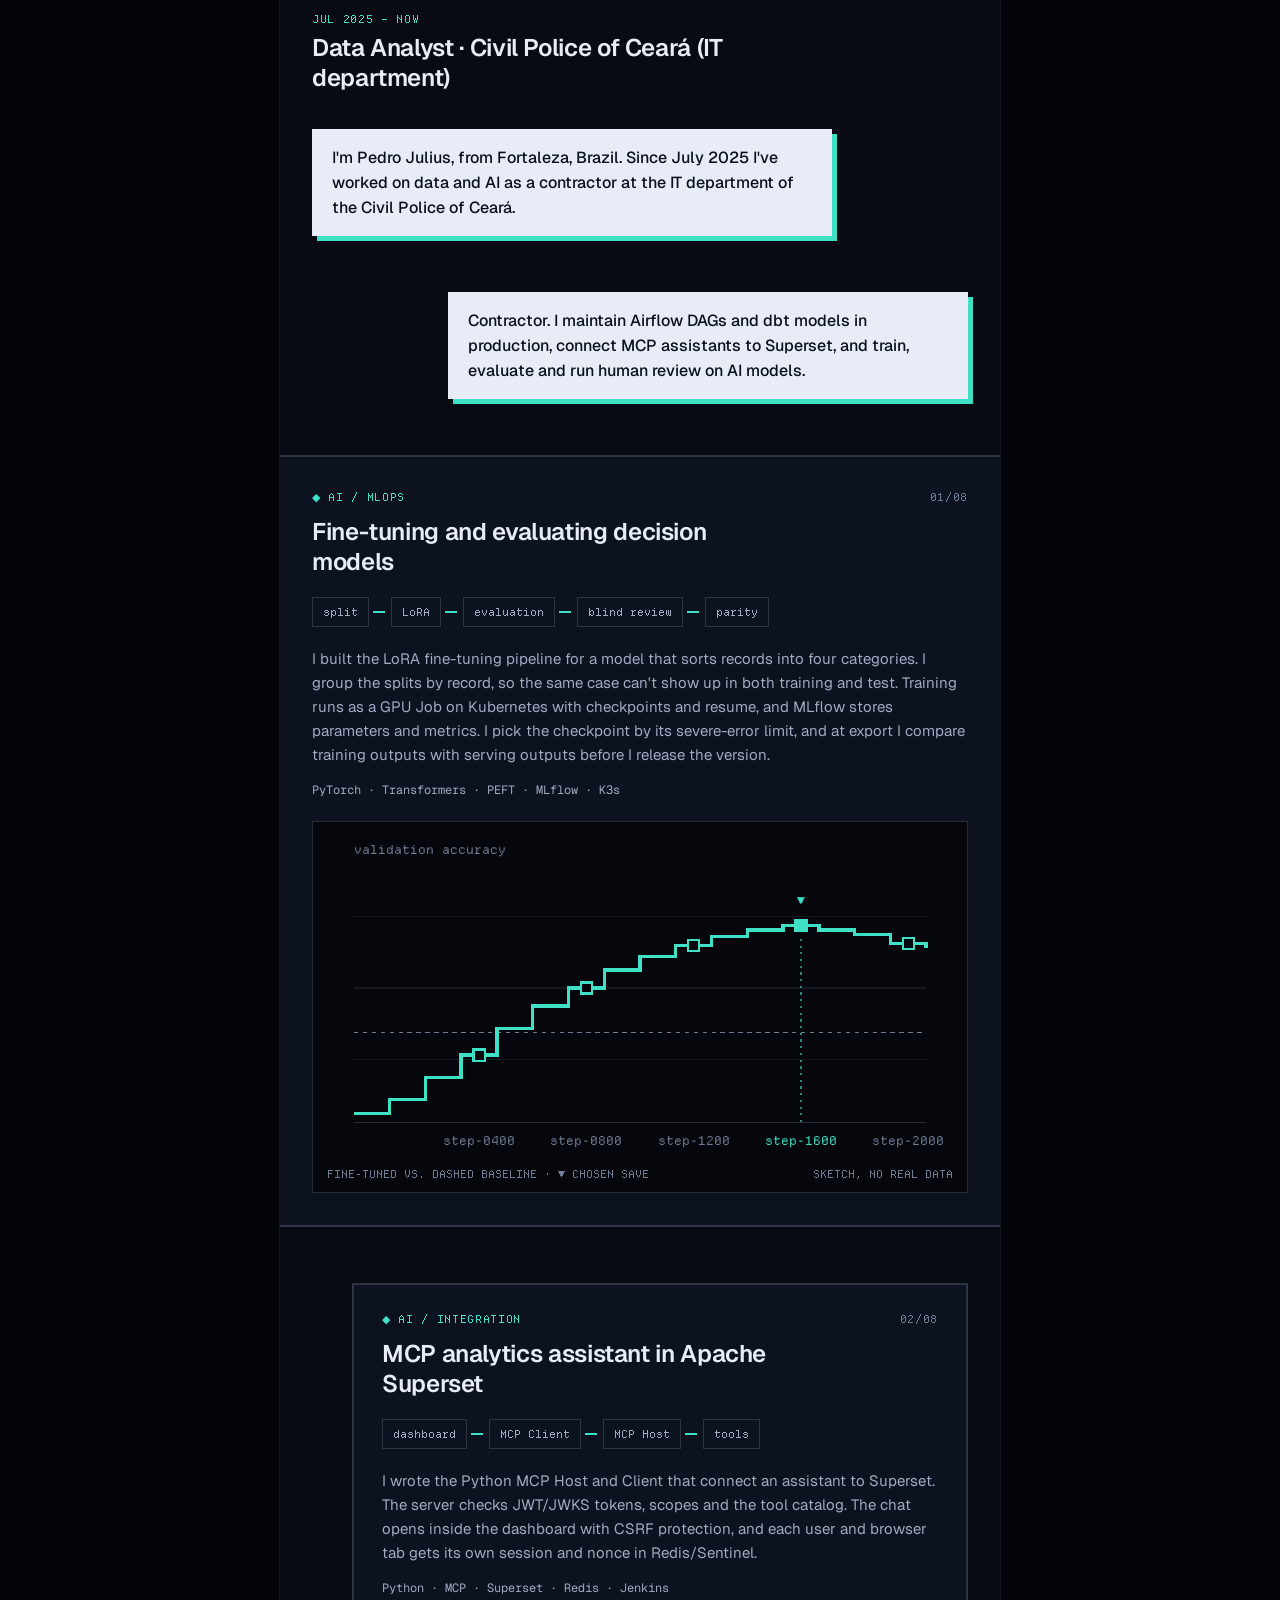
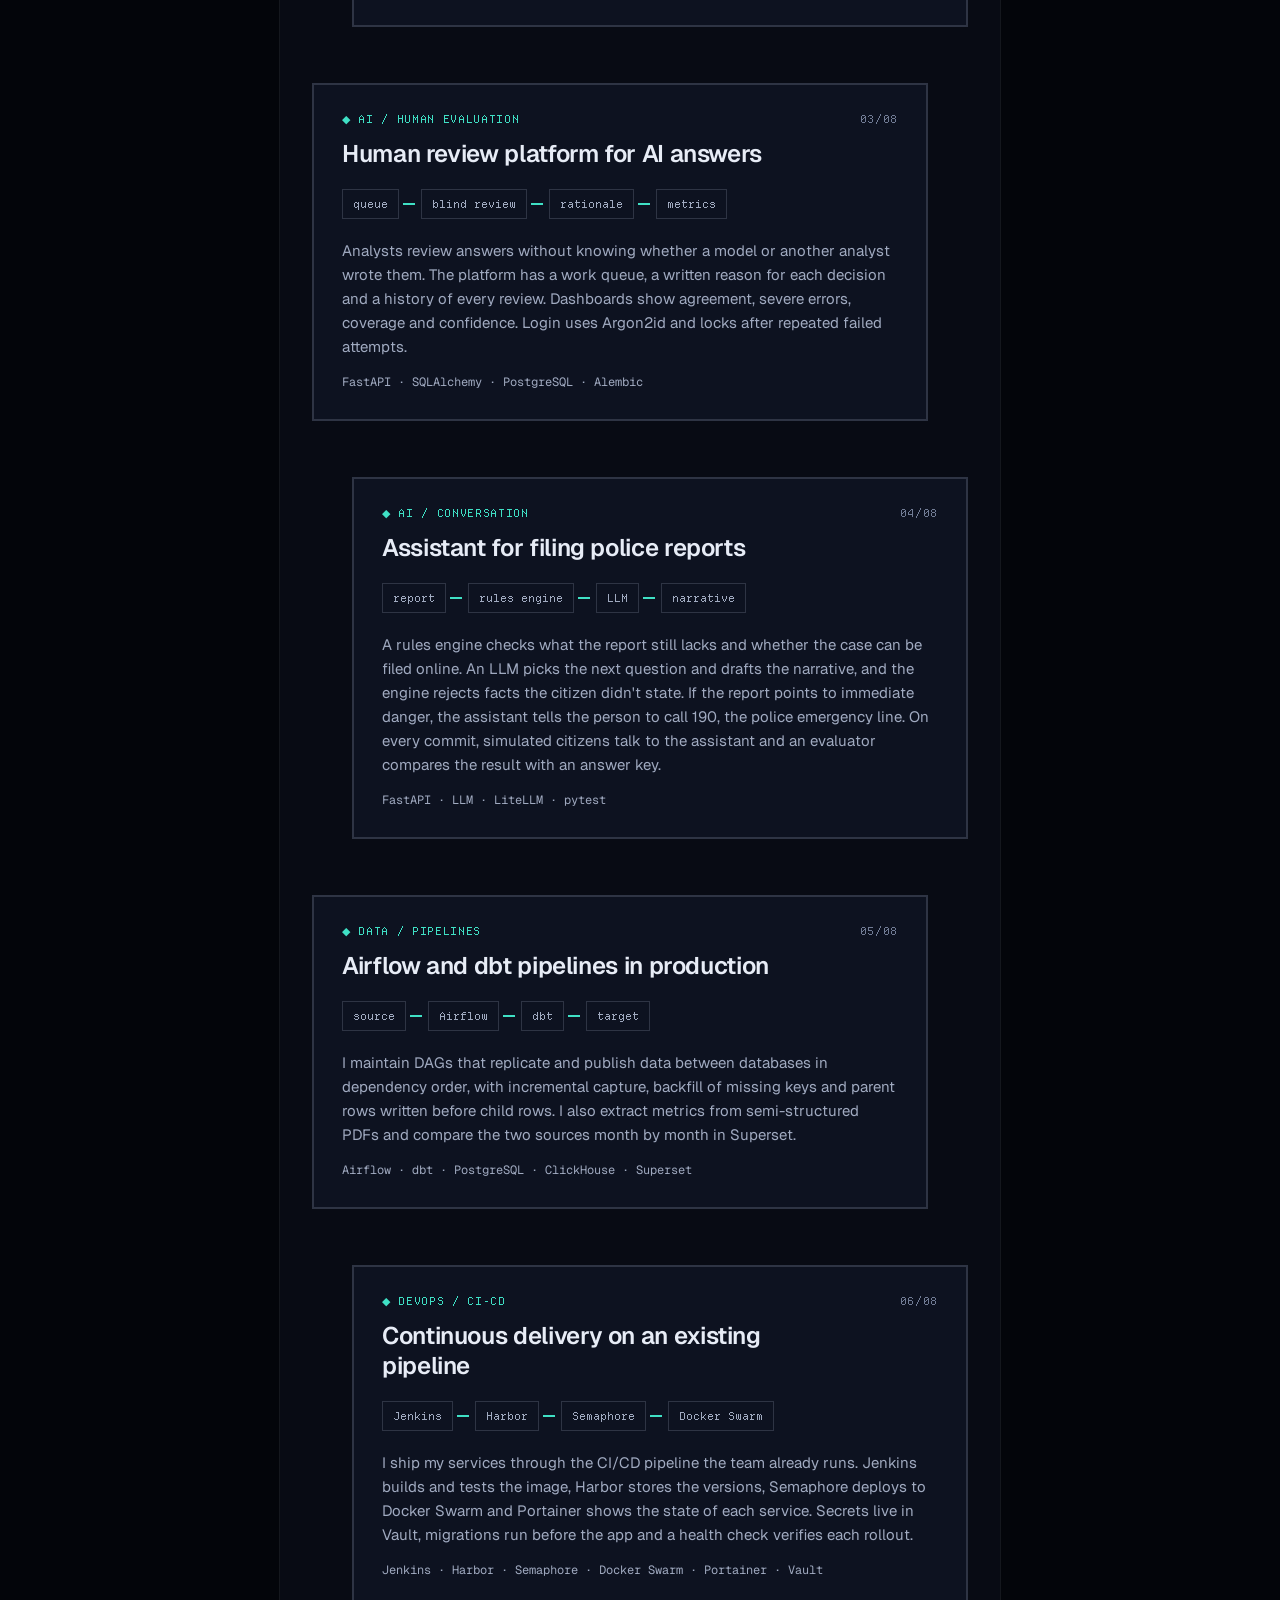
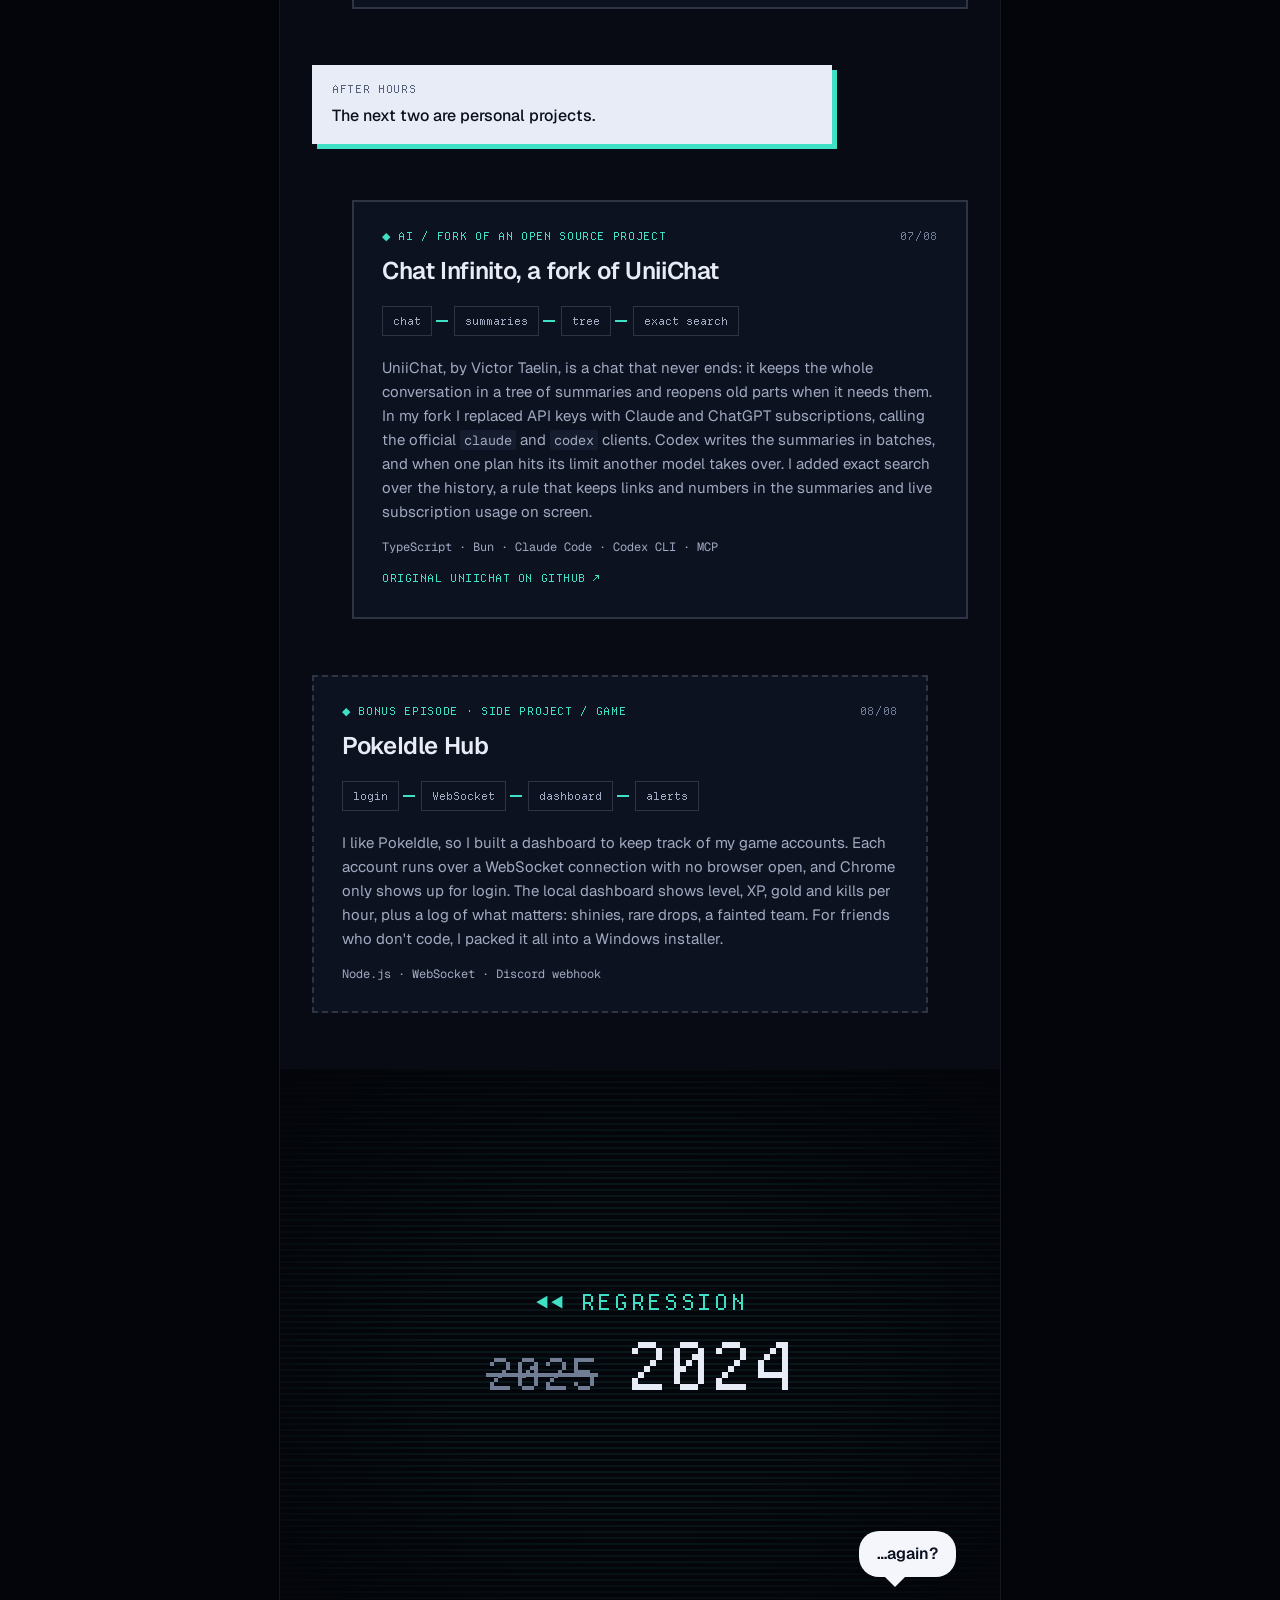
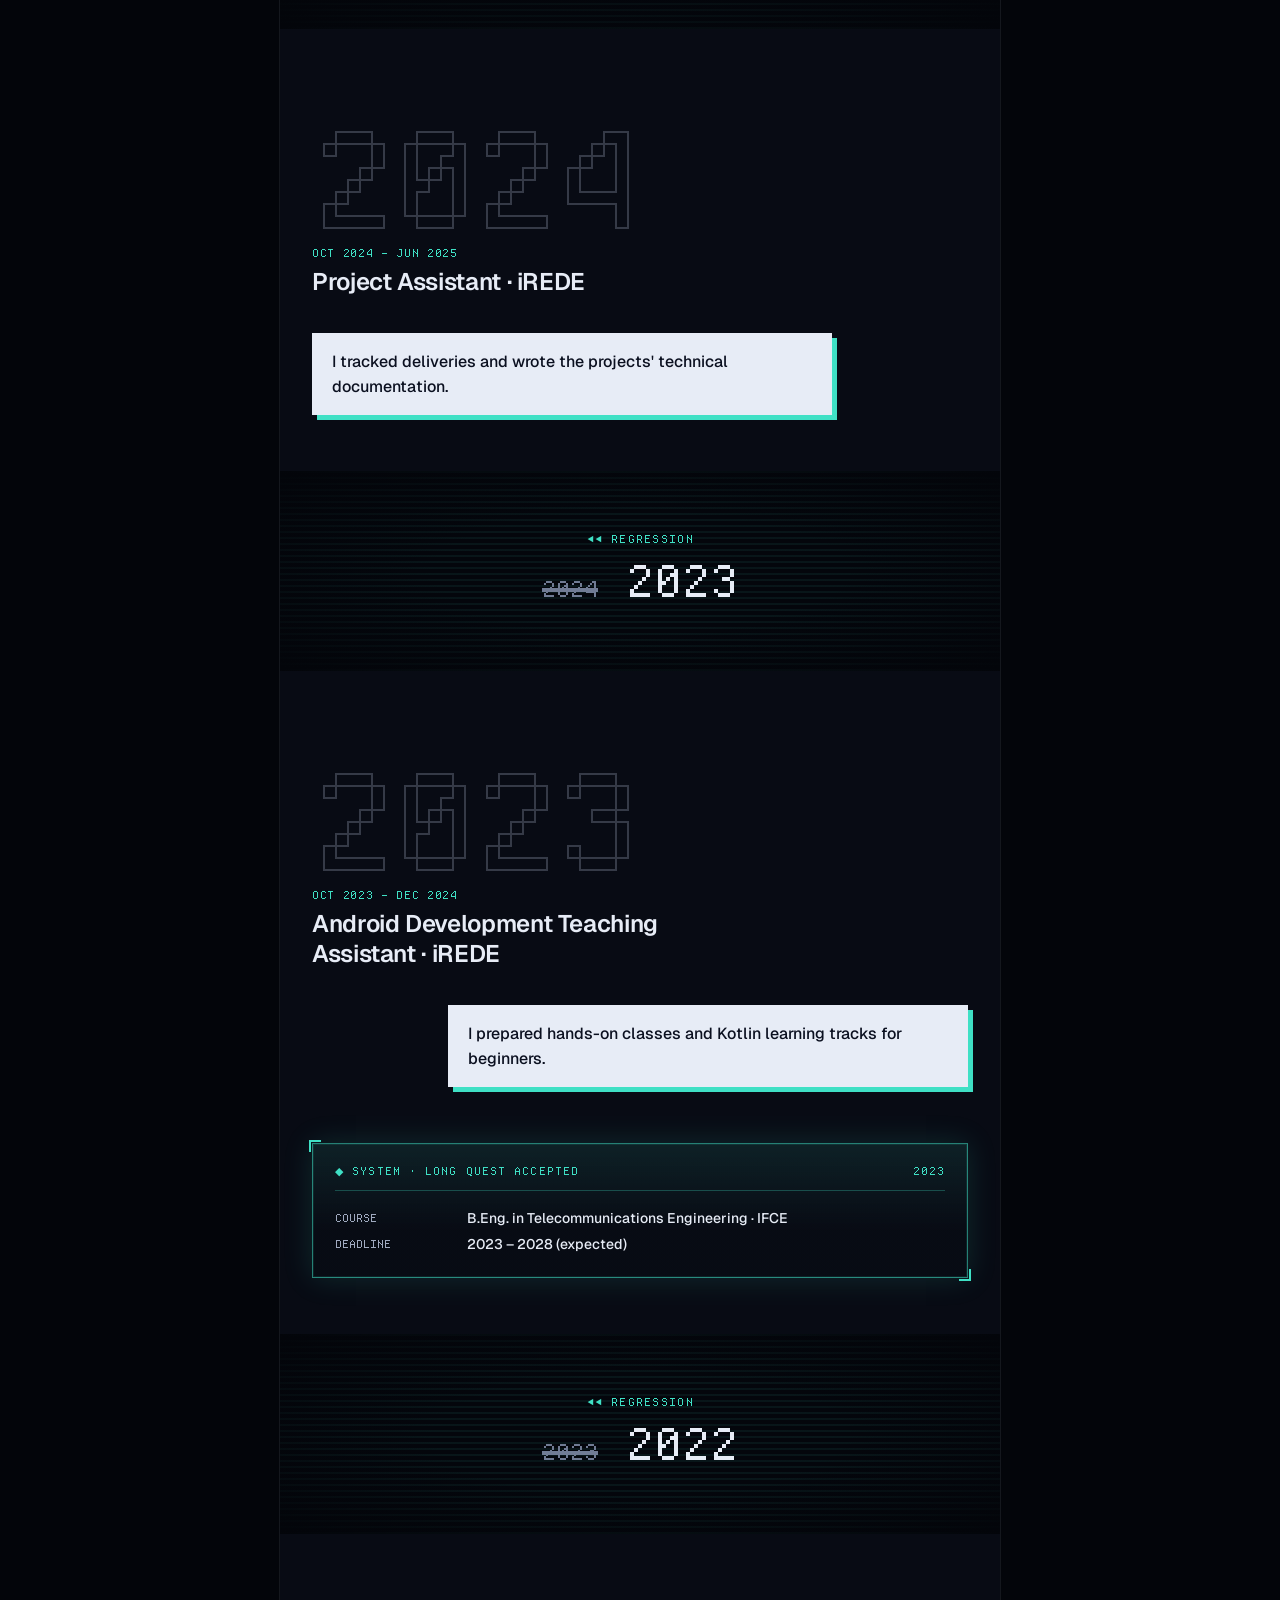
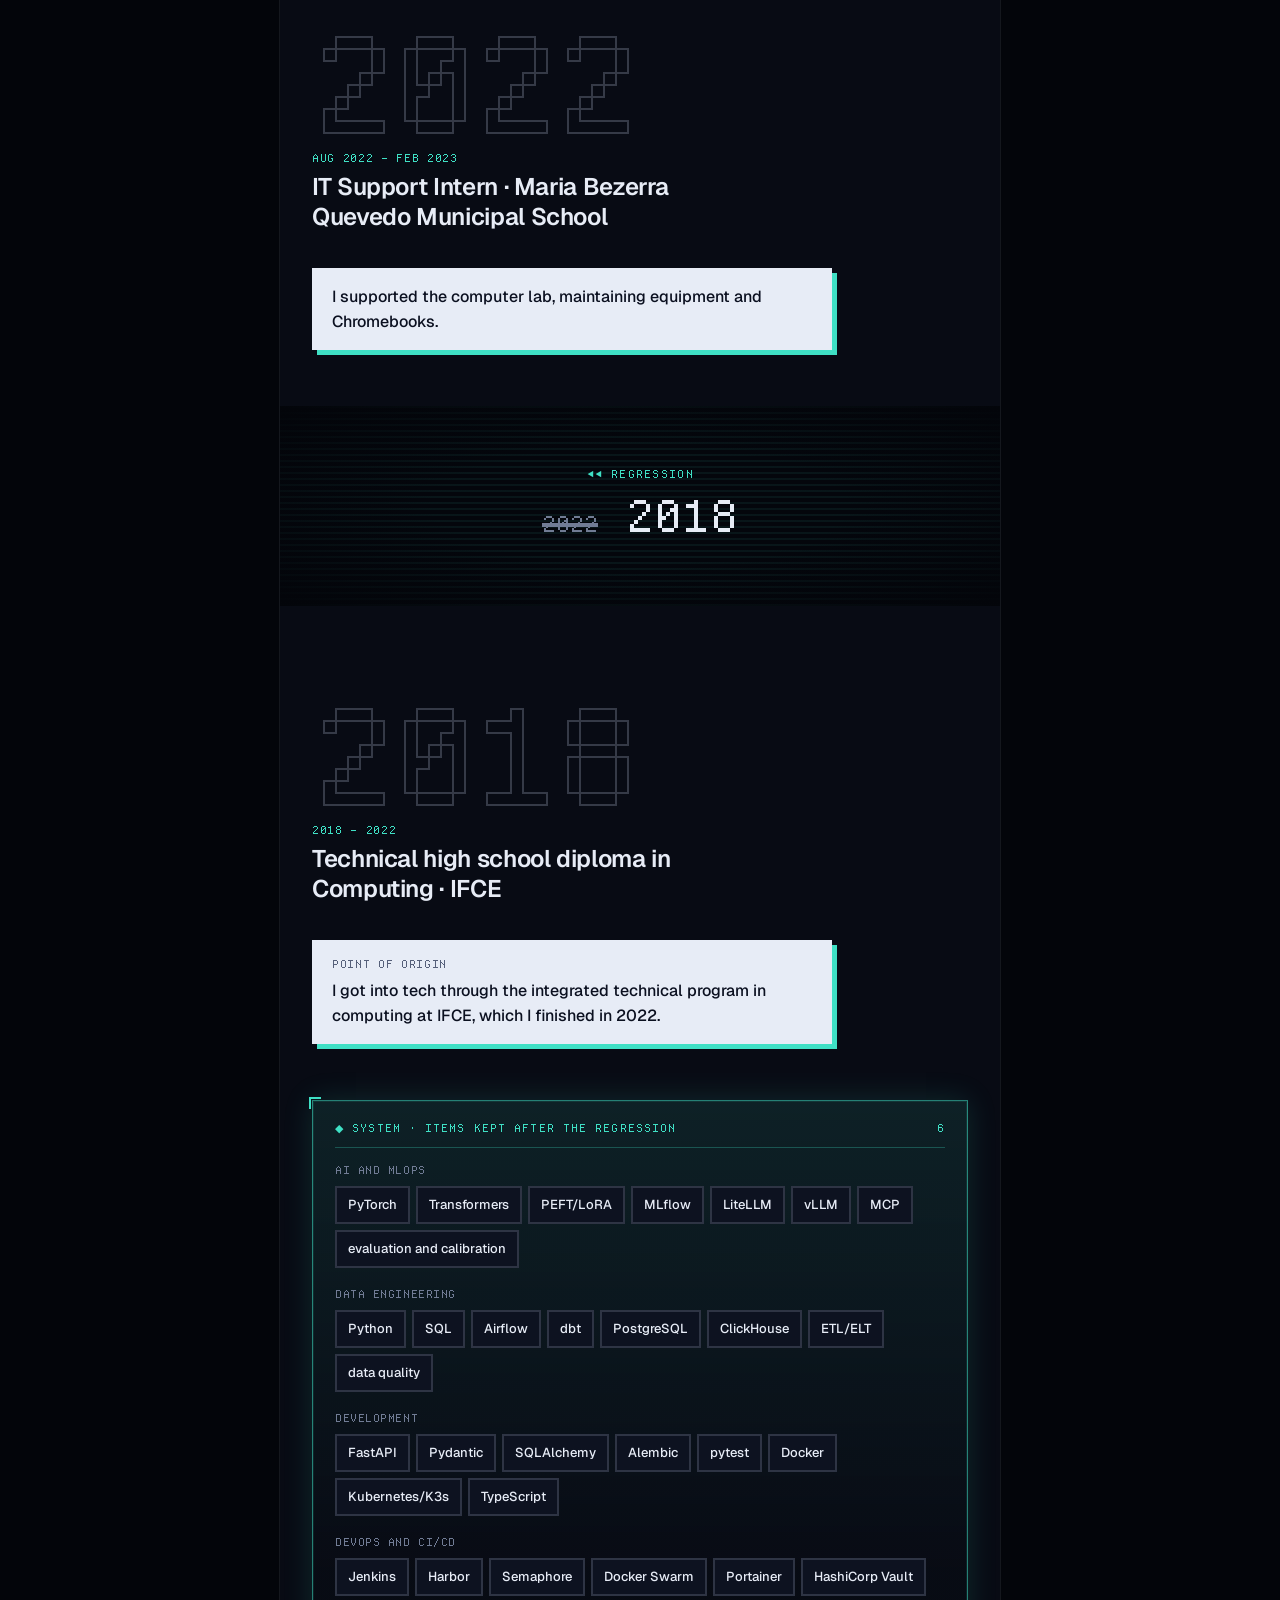
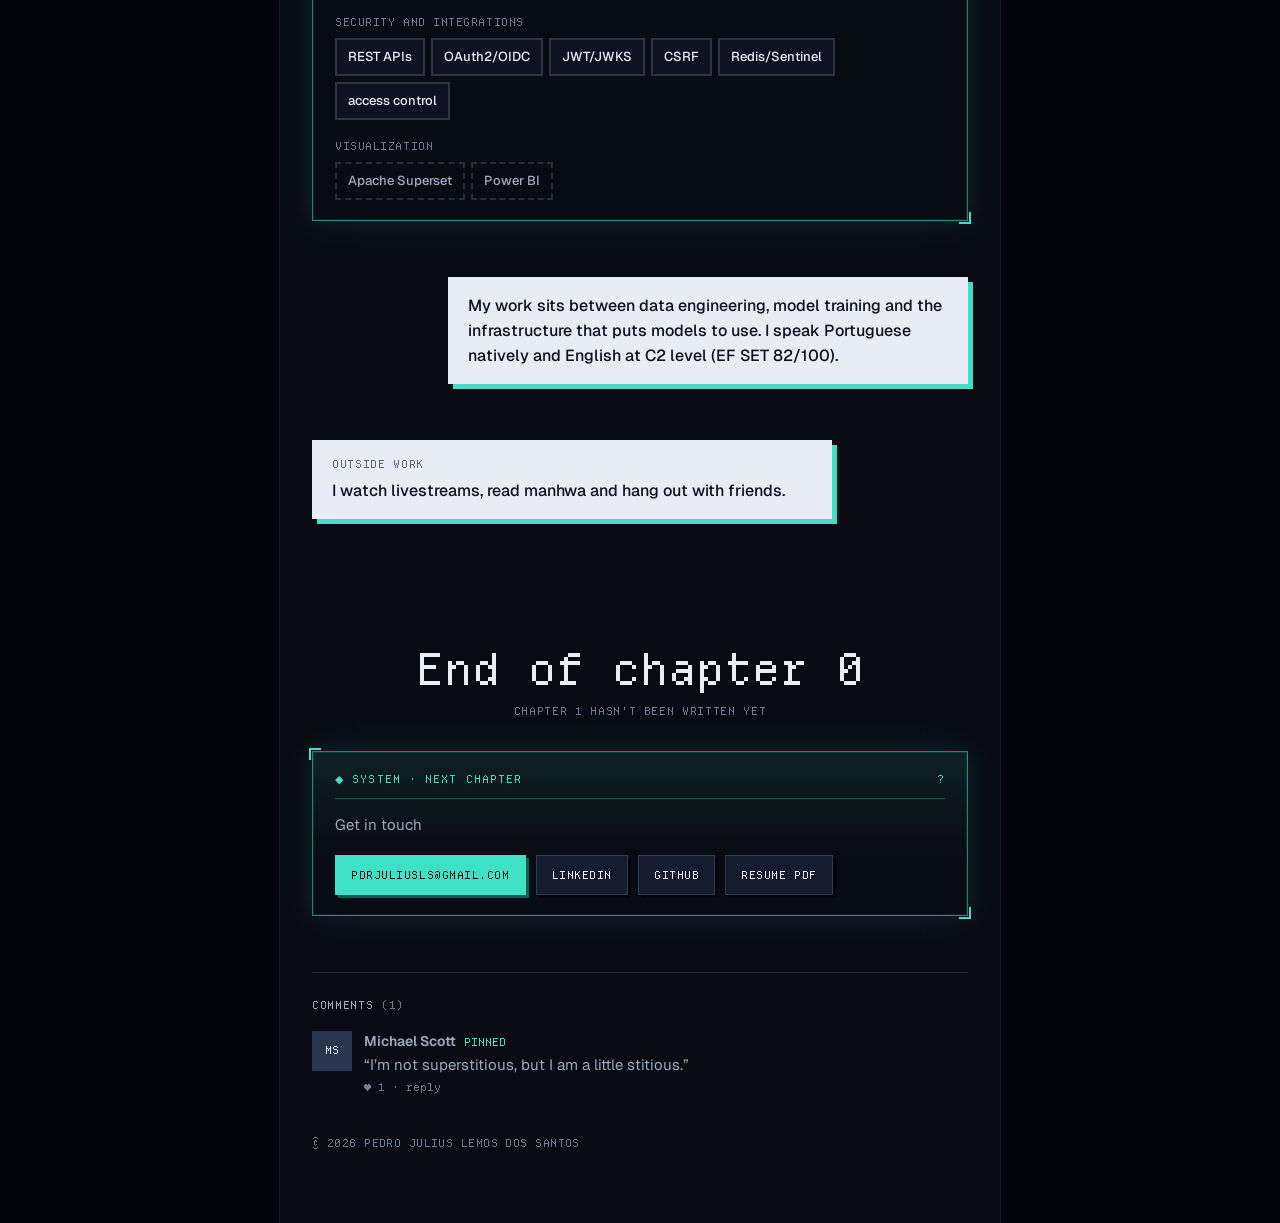
==== commit 19f5ef34: "Popups mais rápidos (0,12s em 3 quadros) e easter eggs no PC: Michael pixelado, 'arise' com sombra d" ====
--- a/en/index.html
+++ b/en/index.html
@@ -39,5 +39,6 @@
 <dialog class="sys" id="jh" aria-labelledby="jh-t"></dialog>
 <script src="../data/en.js"></script>
 <script src="../manhwa.js"></script>
+<script src="../extras.js"></script>
 </body>
 </html>
--- a/manhwa.css
+++ b/manhwa.css
@@ -93,7 +93,7 @@
 .qk button:hover,.qk button:focus-visible{background:rgba(63,224,197,.12);outline:0;box-shadow:3px 3px 0 var(--ac)}
 dialog.sys{position:fixed;inset:0;margin:auto;width:min(560px,calc(100% - 32px));max-height:calc(100svh - 64px);overflow:auto;color:var(--t2);padding:18px 22px 22px}
 dialog.sys::backdrop{background:rgba(3,5,10,.72)}
-dialog.sys[open]{animation:pop .3s steps(5)}
+dialog.sys[open]{animation:pop .12s steps(3)}
 @keyframes pop{from{transform:scaleY(.06)}}
 dialog.sys .x{background:none;border:0;padding:0 2px;font:inherit;color:var(--t2);cursor:pointer}
 dialog.sys .x:hover,dialog.sys .x:focus-visible{color:var(--ac);outline:0}
